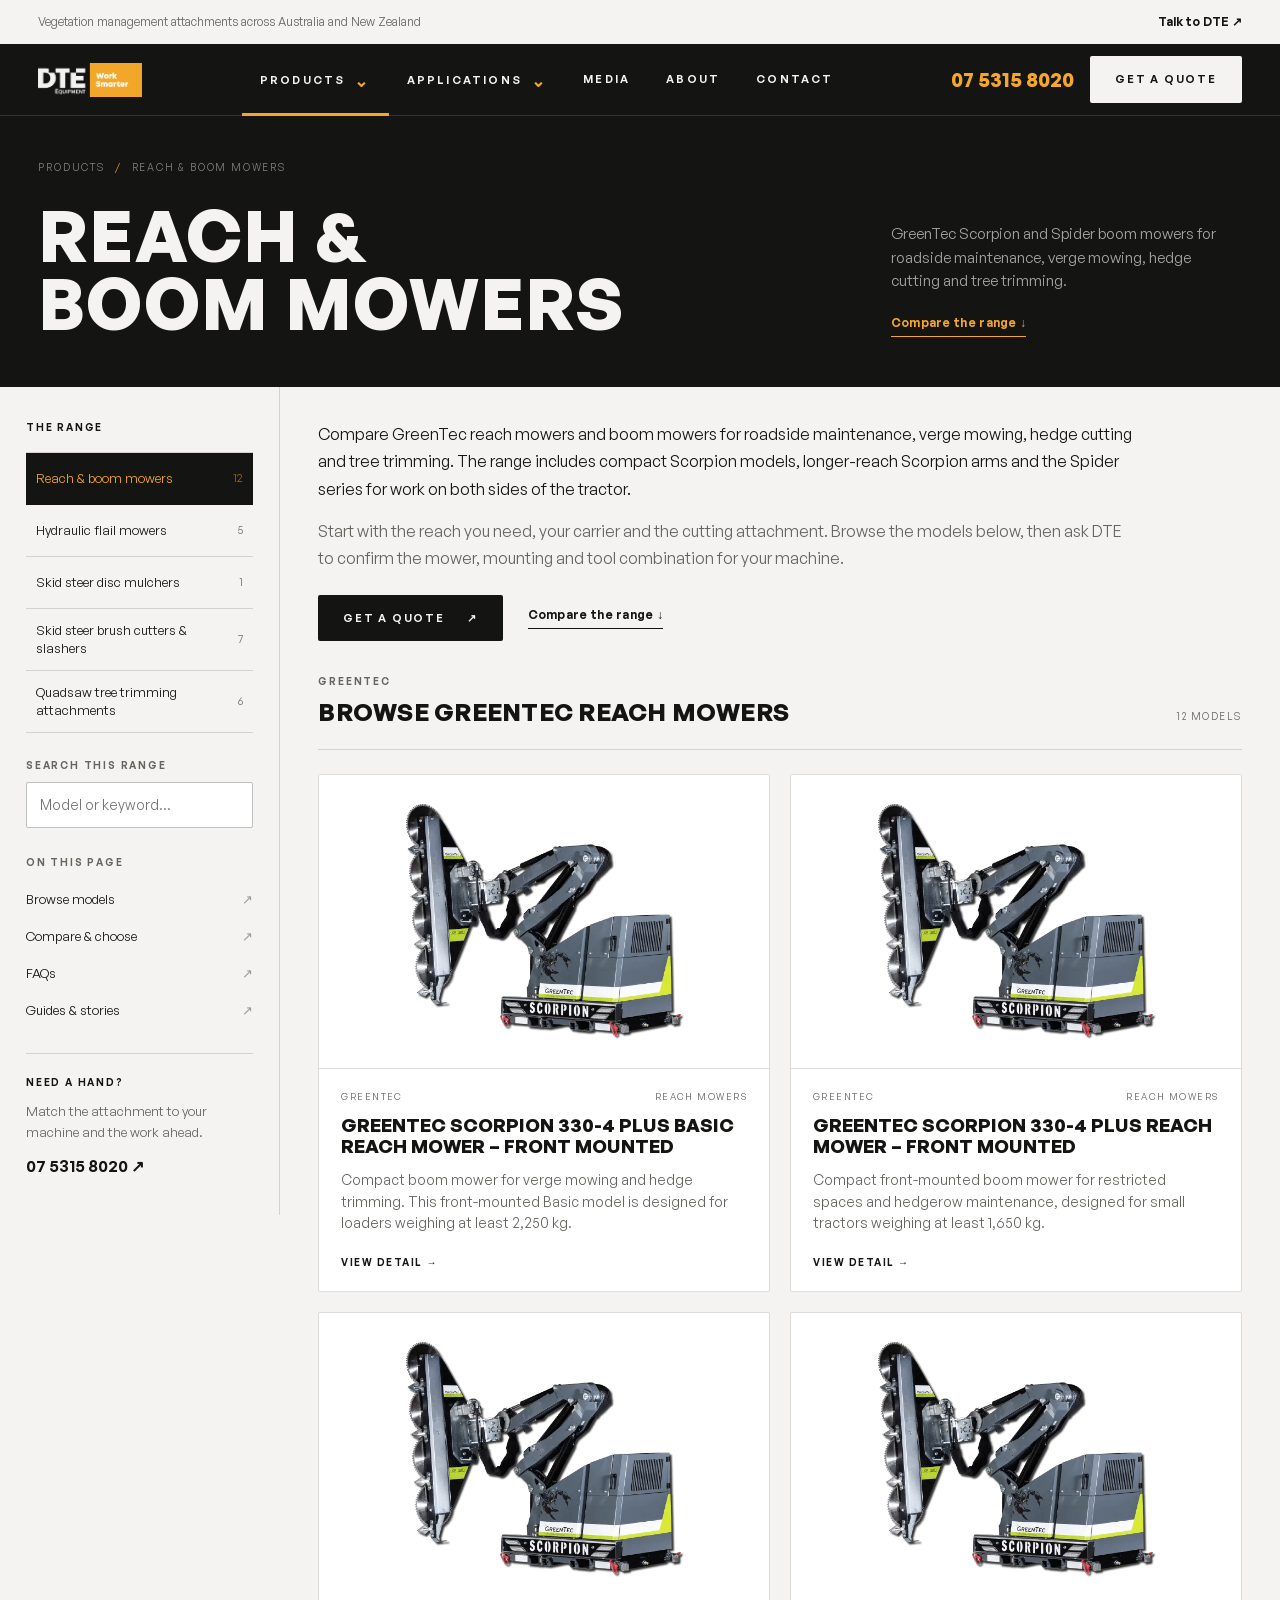
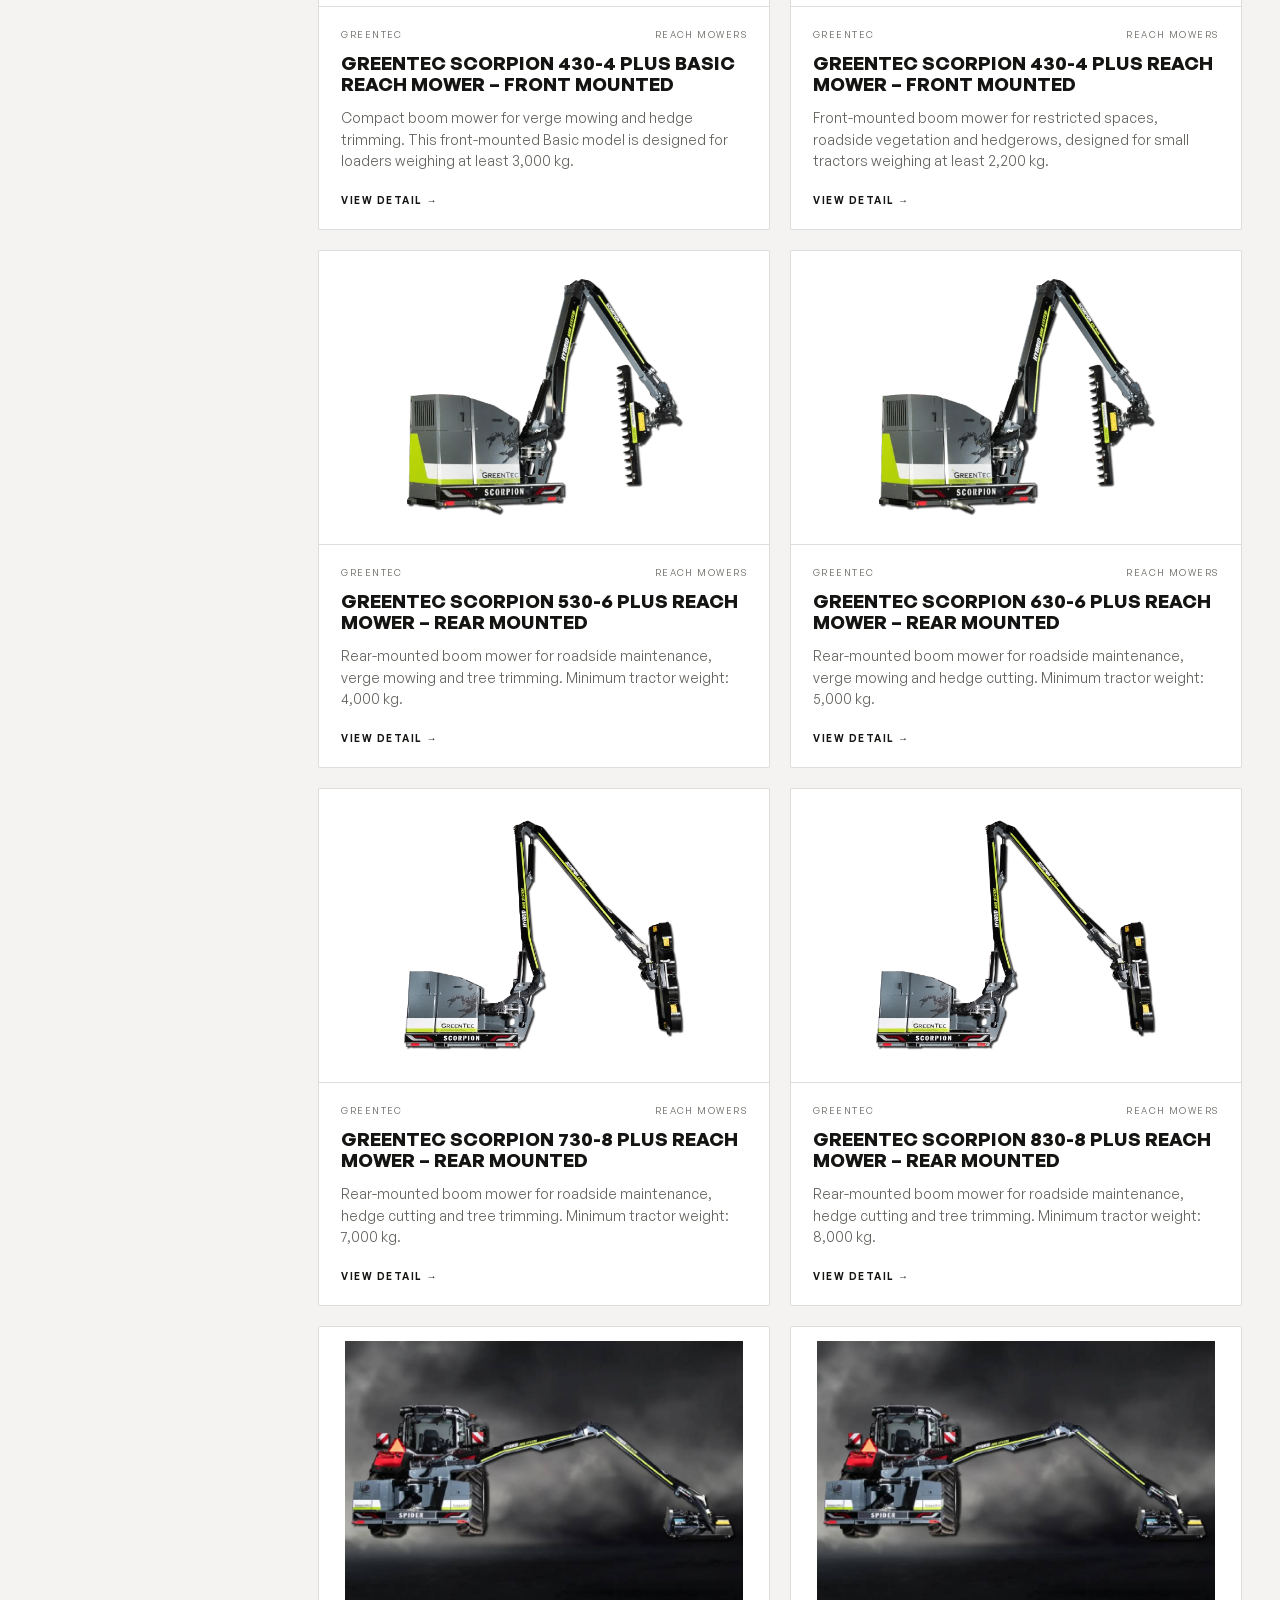
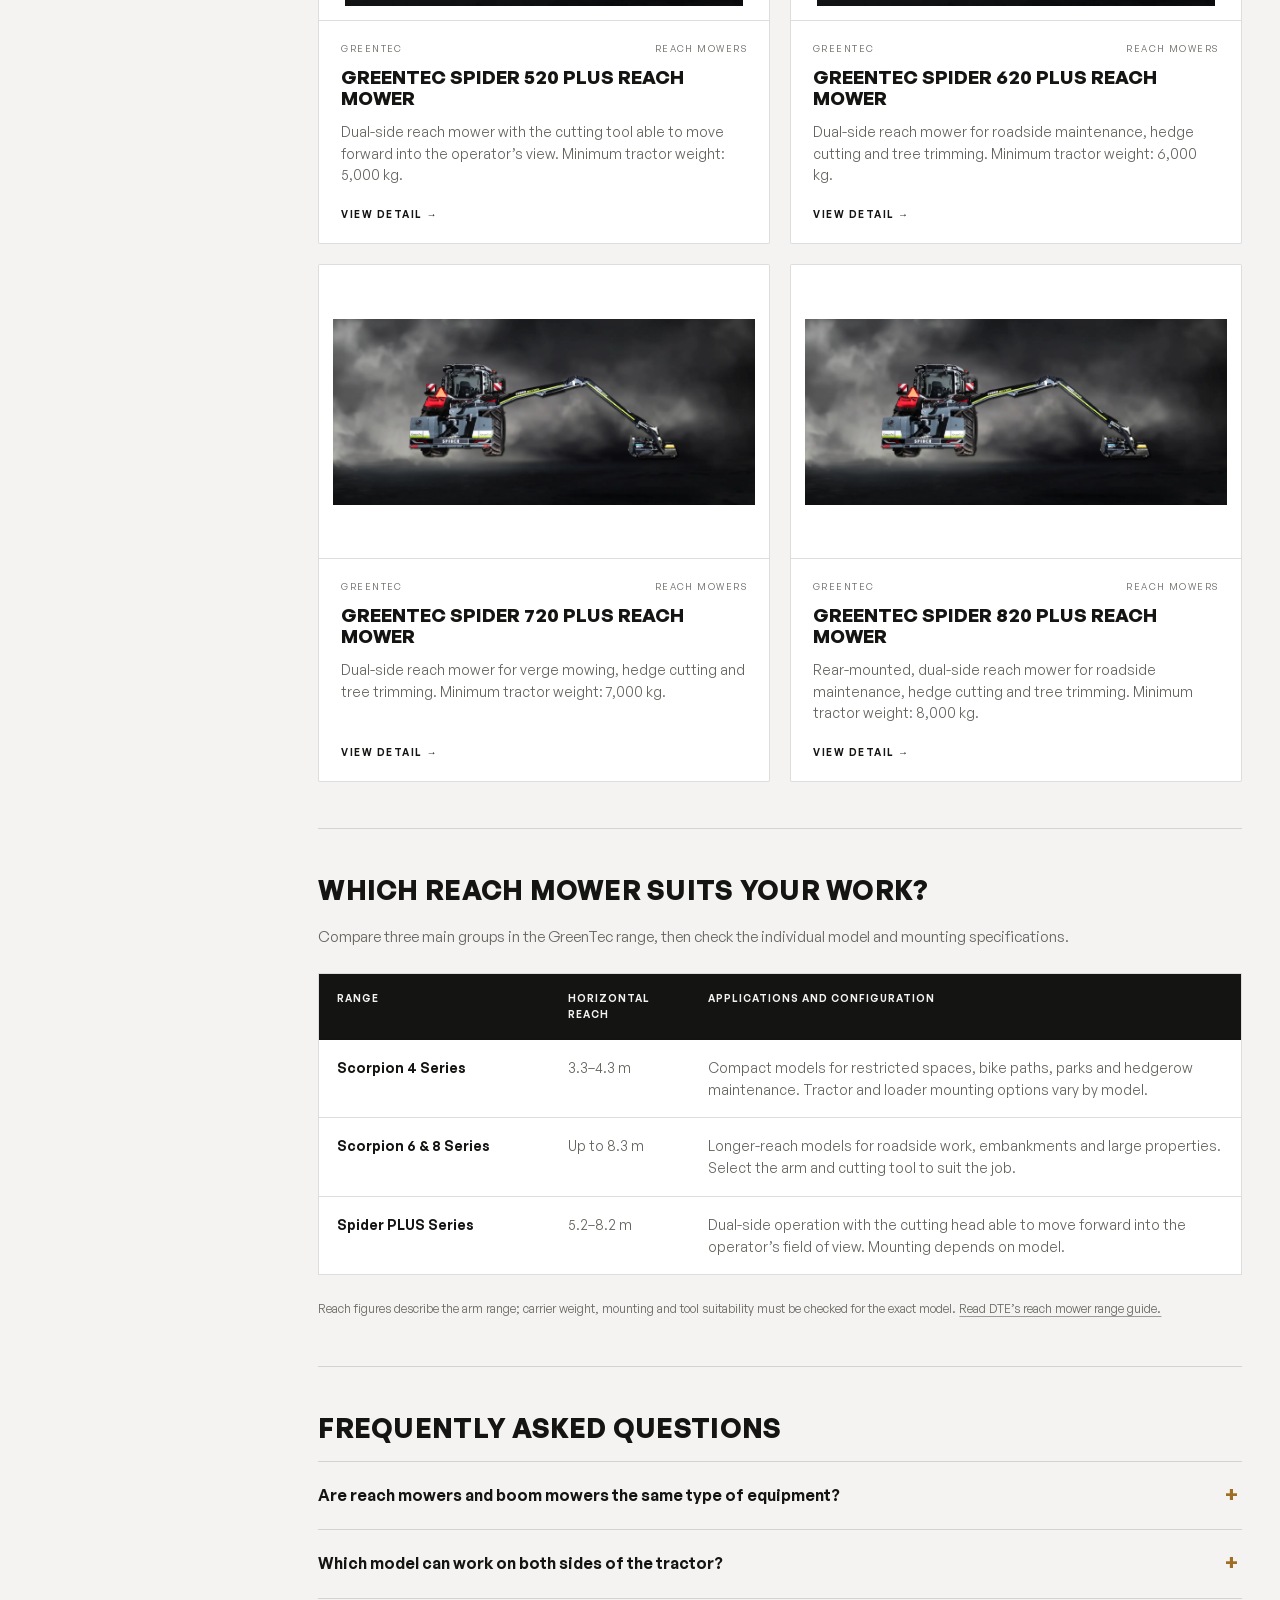
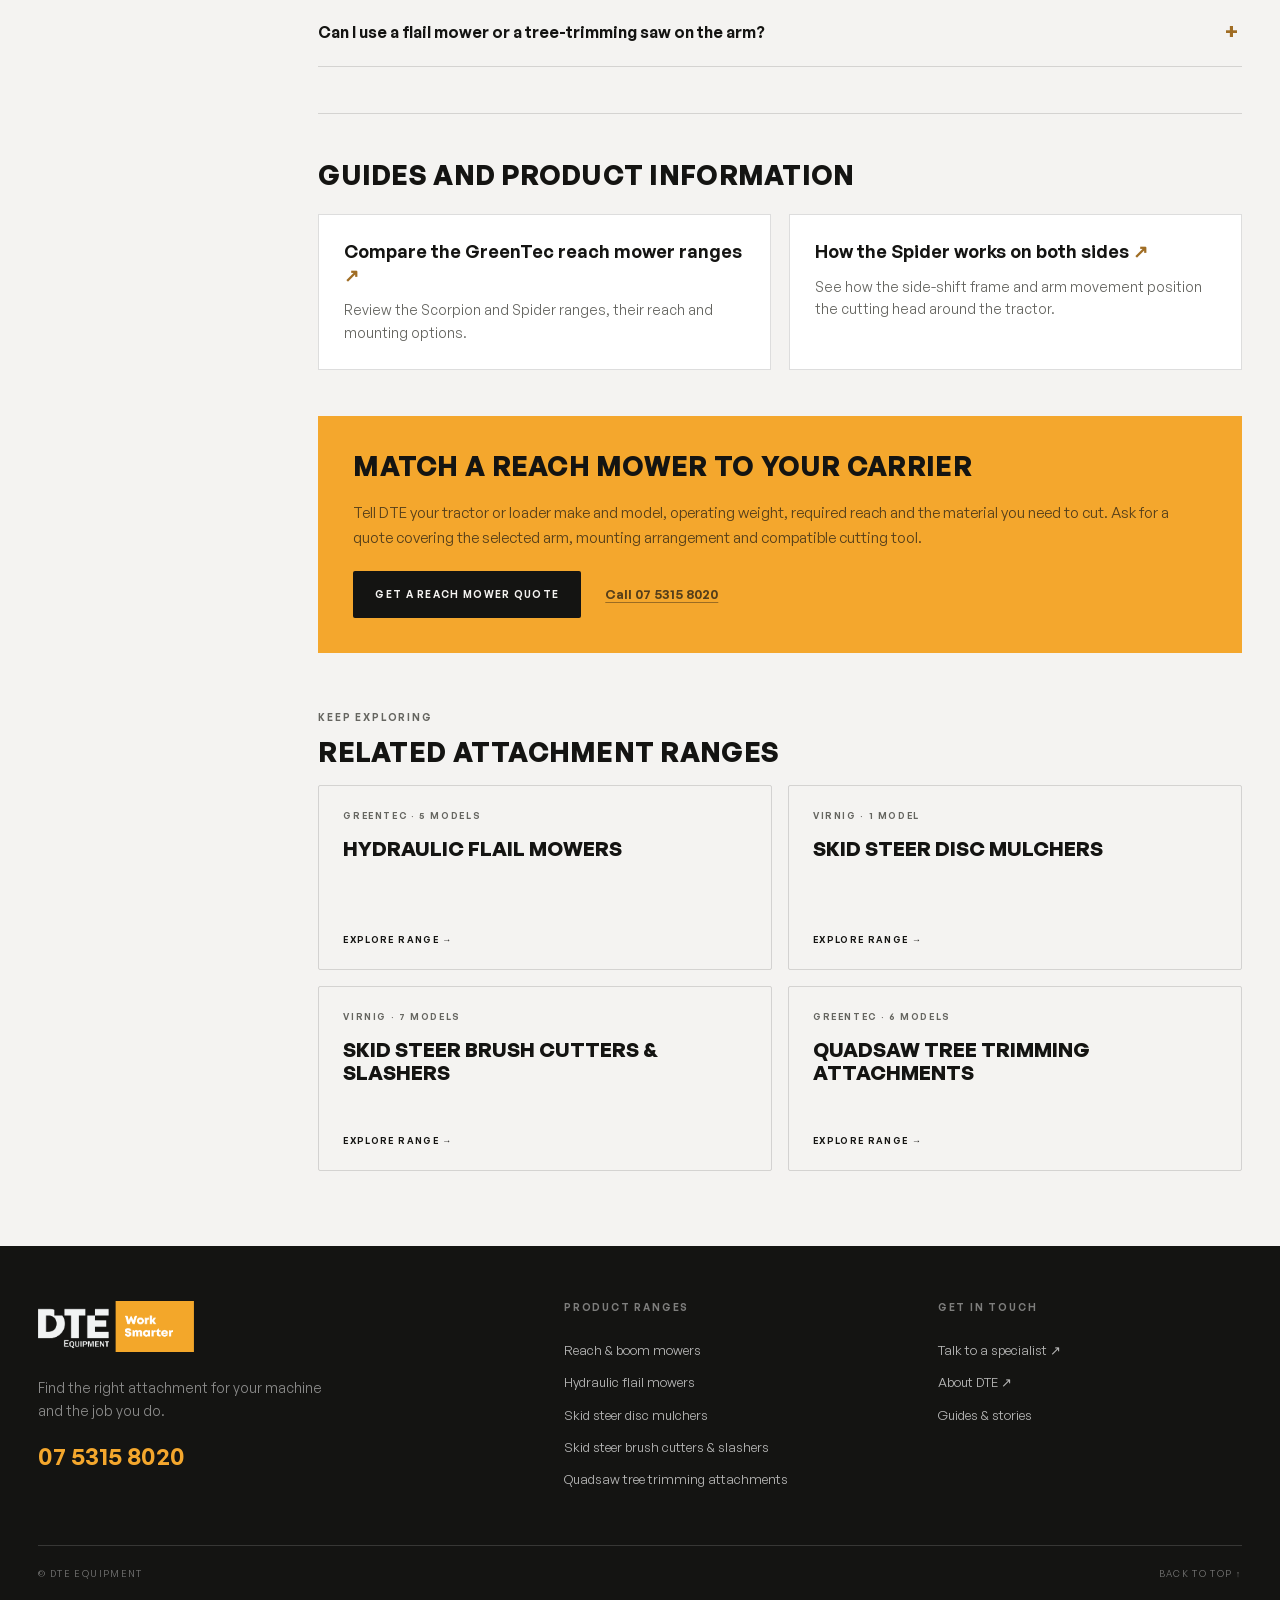
==== index.html @ 7a29881d "Publish DTE product category mock-ups" ====
<!doctype html><html lang="en-AU"><head><meta charset="utf-8"><meta name="viewport" content="width=device-width, initial-scale=1"><meta name="robots" content="noindex,nofollow"><meta name="description" content="Compare GreenTec Spider and Scorpion reach mowers for roadside mowing, hedge cutting and tree trimming. Check mounting options and request a DTE quote."><title>Reach &amp; Boom Mowers for Sale Australia | GreenTec | DTE</title><link rel="preload" href="assets/fonts/general-sans-400-normal.woff2" as="font" type="font/woff2" crossorigin><link rel="stylesheet" href="mockup.css"><script src="mockup.js" defer></script></head><body><a class="skip-link" href="#main-content">Skip to content</a><div class="announcement"><span>Vegetation management attachments across Australia and New Zealand</span><a href="tel:0753158020">Talk to DTE ↗</a></div><header class="site-header"><a href="#reach-mowers" class="logo" aria-label="DTE Equipment, browse the range"><img src="assets/images/dte-logo.webp" alt="DTE Equipment" width="104" height="34"></a><button class="mobile-toggle" type="button" aria-expanded="false" aria-controls="main-nav">Menu <span aria-hidden="true">☰</span></button><nav id="main-nav" class="main-nav" aria-label="Main navigation"><details class="nav-dropdown active"><summary>Products <span>⌄</span></summary><div class="dropdown-panel"><div class="eyebrow">Explore the range</div><a href="#reach-mowers" data-route="reach-mowers"><span>Reach &amp; boom mowers</span></a><a href="#flail-mowers" data-route="flail-mowers"><span>Hydraulic flail mowers</span></a><a href="#disc-mulchers" data-route="disc-mulchers"><span>Skid steer disc mulchers</span></a><a href="#brush-cutters" data-route="brush-cutters"><span>Skid steer brush cutters &amp; slashers</span></a><a href="#quadsaws" data-route="quadsaws"><span>Quadsaw tree trimming attachments</span></a></div></details><details class="nav-dropdown"><summary>Applications <span>⌄</span></summary><div class="dropdown-panel"><a href="#reach-mowers">Roadside &amp; verge mowing</a><a href="#quadsaws">Orchard tree trimming</a><a href="#flail-mowers">Grass &amp; thicket mowing</a><a href="#disc-mulchers">Land clearing &amp; mulching</a><a href="#brush-cutters">Grass &amp; brush clearing</a></div></details><a href="#reach-mowers/resources" data-current-section="resources">Media</a><a href="https://www.dte-equipment.com.au/about/" target="_blank" rel="noopener">About</a><a href="https://www.dte-equipment.com.au/contact/" target="_blank" rel="noopener">Contact</a></nav><div class="header-contact"><a class="phone" href="tel:0753158020">07 5315 8020</a><a class="button button-light" href="https://www.dte-equipment.com.au/contact/" target="_blank" rel="noopener">Get a quote</a></div></header><main id="main-content" tabindex="-1"><article class="category-page" id="reach-mowers" data-title="Reach &amp; Boom Mowers for Sale Australia | GreenTec | DTE" data-description="Compare GreenTec Spider and Scorpion reach mowers for roadside mowing, hedge cutting and tree trimming. Check mounting options and request a DTE quote.">
 <section class="category-hero"><div class="breadcrumbs"><a href="#reach-mowers">Products</a><span>/</span>Reach &amp; boom mowers</div><div class="hero-layout"><h1 tabindex="-1">Reach &amp; boom mowers</h1><div class="hero-summary"><p>GreenTec Scorpion and Spider boom mowers for roadside maintenance, verge mowing, hedge cutting and tree trimming.</p><a class="text-link" href="#reach-mowers/selection">Compare the range ↓</a></div></div></section>
 <div class="catalogue-layout"><aside class="category-sidebar" aria-label="Browse categories"><div class="eyebrow">The range</div><nav class="category-nav" aria-label="Product categories"><a href="#reach-mowers" data-route="reach-mowers"><span>Reach &amp; boom mowers</span><small>12</small></a><a href="#flail-mowers" data-route="flail-mowers"><span>Hydraulic flail mowers</span><small>5</small></a><a href="#disc-mulchers" data-route="disc-mulchers"><span>Skid steer disc mulchers</span><small>1</small></a><a href="#brush-cutters" data-route="brush-cutters"><span>Skid steer brush cutters &amp; slashers</span><small>7</small></a><a href="#quadsaws" data-route="quadsaws"><span>Quadsaw tree trimming attachments</span><small>6</small></a></nav><label class="eyebrow search-label" for="reach-mowers-search">Search this range</label><input type="search" id="reach-mowers-search" placeholder="Model or keyword…" autocomplete="off"><nav class="section-nav" aria-label="On this page"><div class="eyebrow">On this page</div><a href="#reach-mowers/products">Browse models <span>↗</span></a><a href="#reach-mowers/selection">Compare &amp; choose <span>↗</span></a><a href="#reach-mowers/faq">FAQs <span>↗</span></a><a href="#reach-mowers/resources">Guides &amp; stories <span>↗</span></a></nav><div class="sidebar-help"><div class="eyebrow">Need a hand?</div><p>Match the attachment to your machine and the work ahead.</p><a href="tel:0753158020">07 5315 8020 ↗</a></div></aside>
 <div class="catalogue-content"><section class="range-intro" aria-label="About this range"><p>Compare GreenTec reach mowers and boom mowers for roadside maintenance, verge mowing, hedge cutting and tree trimming. The range includes compact Scorpion models, longer-reach Scorpion arms and the Spider series for work on both sides of the tractor.</p><p>Start with the reach you need, your carrier and the cutting attachment. Browse the models below, then ask DTE to confirm the mower, mounting and tool combination for your machine.</p><div class="intro-actions"><a class="button button-dark" href="https://www.dte-equipment.com.au/contact/" target="_blank" rel="noopener">Get a quote <span>↗</span></a><a class="text-link" href="#reach-mowers/selection">Compare the range ↓</a></div></section><section id="reach-mowers-products" class="product-section" aria-labelledby="reach-mowers-products-title"><div class="range-heading"><div><span class="eyebrow">GreenTec</span><h2 id="reach-mowers-products-title">Browse GreenTec reach mowers</h2></div><span class="model-count" aria-live="polite">12 models</span></div><div class="product-grid"><article class="product-card" data-product="greentec scorpion 330-4 plus basic reach mower – front mounted compact boom mower for verge mowing and hedge trimming. this front-mounted basic model is designed for loaders weighing at least 2,250 kg." data-product-id="11681"><a href="https://www.dte-equipment.com.au/product/scorpion-330-430-basic-front-2/" target="_blank" rel="noopener"><div class="product-image"><img src="assets/images/2cbc0aaace8e.png" alt="Greentec Scorpion 330-4 Plus Basic Reach Mower – Front Mounted" loading="eager" width="800" height="600"></div><div class="product-copy"><div class="product-meta"><span>GreenTec</span><span>Reach mowers</span></div><h3>Greentec Scorpion 330-4 Plus Basic Reach Mower – Front Mounted</h3><p>Compact boom mower for verge mowing and hedge trimming. This front-mounted Basic model is designed for loaders weighing at least 2,250 kg.</p><span class="view-detail">View detail <span aria-hidden="true">→</span></span></div></a></article><article class="product-card" data-product="greentec scorpion 330-4 plus reach mower – front mounted compact front-mounted boom mower for restricted spaces and hedgerow maintenance, designed for small tractors weighing at least 1,650 kg." data-product-id="11686"><a href="https://www.dte-equipment.com.au/product/scorpion-330-430-front-and-rear-mounted-3/" target="_blank" rel="noopener"><div class="product-image"><img src="assets/images/2cbc0aaace8e.png" alt="Greentec Scorpion 330-4 Plus Reach Mower – Front Mounted" loading="eager" width="800" height="600"></div><div class="product-copy"><div class="product-meta"><span>GreenTec</span><span>Reach mowers</span></div><h3>Greentec Scorpion 330-4 Plus Reach Mower – Front Mounted</h3><p>Compact front-mounted boom mower for restricted spaces and hedgerow maintenance, designed for small tractors weighing at least 1,650 kg.</p><span class="view-detail">View detail <span aria-hidden="true">→</span></span></div></a></article><article class="product-card" data-product="greentec scorpion 430-4 plus basic reach mower – front mounted compact boom mower for verge mowing and hedge trimming. this front-mounted basic model is designed for loaders weighing at least 3,000 kg." data-product-id="11683"><a href="https://www.dte-equipment.com.au/product/scorpion-330-430-basic-front-4/" target="_blank" rel="noopener"><div class="product-image"><img src="assets/images/2cbc0aaace8e.png" alt="Greentec Scorpion 430-4 Plus Basic Reach Mower – Front Mounted" loading="lazy" width="800" height="600"></div><div class="product-copy"><div class="product-meta"><span>GreenTec</span><span>Reach mowers</span></div><h3>Greentec Scorpion 430-4 Plus Basic Reach Mower – Front Mounted</h3><p>Compact boom mower for verge mowing and hedge trimming. This front-mounted Basic model is designed for loaders weighing at least 3,000 kg.</p><span class="view-detail">View detail <span aria-hidden="true">→</span></span></div></a></article><article class="product-card" data-product="greentec scorpion 430-4 plus reach mower – front mounted front-mounted boom mower for restricted spaces, roadside vegetation and hedgerows, designed for small tractors weighing at least 2,200 kg." data-product-id="11687"><a href="https://www.dte-equipment.com.au/product/scorpion-330-430-front-and-rear-mounted-4/" target="_blank" rel="noopener"><div class="product-image"><img src="assets/images/2cbc0aaace8e.png" alt="Greentec Scorpion 430-4 Plus Reach Mower – Front Mounted" loading="lazy" width="800" height="600"></div><div class="product-copy"><div class="product-meta"><span>GreenTec</span><span>Reach mowers</span></div><h3>Greentec Scorpion 430-4 Plus Reach Mower – Front Mounted</h3><p>Front-mounted boom mower for restricted spaces, roadside vegetation and hedgerows, designed for small tractors weighing at least 2,200 kg.</p><span class="view-detail">View detail <span aria-hidden="true">→</span></span></div></a></article><article class="product-card" data-product="greentec scorpion 530-6 plus reach mower – rear mounted rear-mounted boom mower for roadside maintenance, verge mowing and tree trimming. minimum tractor weight: 4,000 kg." data-product-id="11691"><a href="https://www.dte-equipment.com.au/product/scorpion-530-630-rear-mounted-3/" target="_blank" rel="noopener"><div class="product-image"><img src="assets/images/e4f67d86ce2b.webp" alt="Greentec Scorpion 530-6 Plus Reach Mower – Rear Mounted" loading="lazy" width="800" height="600"></div><div class="product-copy"><div class="product-meta"><span>GreenTec</span><span>Reach mowers</span></div><h3>Greentec Scorpion 530-6 Plus Reach Mower – Rear Mounted</h3><p>Rear-mounted boom mower for roadside maintenance, verge mowing and tree trimming. Minimum tractor weight: 4,000 kg.</p><span class="view-detail">View detail <span aria-hidden="true">→</span></span></div></a></article><article class="product-card" data-product="greentec scorpion 630-6 plus reach mower – rear mounted rear-mounted boom mower for roadside maintenance, verge mowing and hedge cutting. minimum tractor weight: 5,000 kg." data-product-id="11692"><a href="https://www.dte-equipment.com.au/product/scorpion-530-630-rear-mounted-4/" target="_blank" rel="noopener"><div class="product-image"><img src="assets/images/e4f67d86ce2b.webp" alt="Greentec Scorpion 630-6 Plus Reach Mower – Rear Mounted" loading="lazy" width="800" height="600"></div><div class="product-copy"><div class="product-meta"><span>GreenTec</span><span>Reach mowers</span></div><h3>Greentec Scorpion 630-6 Plus Reach Mower – Rear Mounted</h3><p>Rear-mounted boom mower for roadside maintenance, verge mowing and hedge cutting. Minimum tractor weight: 5,000 kg.</p><span class="view-detail">View detail <span aria-hidden="true">→</span></span></div></a></article><article class="product-card" data-product="greentec scorpion 730-8 plus reach mower – rear mounted rear-mounted boom mower for roadside maintenance, hedge cutting and tree trimming. minimum tractor weight: 7,000 kg." data-product-id="11696"><a href="https://www.dte-equipment.com.au/product/scorpion-730-830-rear-mounted-3/" target="_blank" rel="noopener"><div class="product-image"><img src="assets/images/47137fa0d82e.webp" alt="Greentec Scorpion 730-8 Plus Reach Mower – Rear Mounted" loading="lazy" width="800" height="600"></div><div class="product-copy"><div class="product-meta"><span>GreenTec</span><span>Reach mowers</span></div><h3>Greentec Scorpion 730-8 Plus Reach Mower – Rear Mounted</h3><p>Rear-mounted boom mower for roadside maintenance, hedge cutting and tree trimming. Minimum tractor weight: 7,000 kg.</p><span class="view-detail">View detail <span aria-hidden="true">→</span></span></div></a></article><article class="product-card" data-product="greentec scorpion 830-8 plus reach mower – rear mounted rear-mounted boom mower for roadside maintenance, hedge cutting and tree trimming. minimum tractor weight: 8,000 kg." data-product-id="11697"><a href="https://www.dte-equipment.com.au/product/scorpion-730-830-rear-mounted-4/" target="_blank" rel="noopener"><div class="product-image"><img src="assets/images/47137fa0d82e.webp" alt="Greentec Scorpion 830-8 Plus Reach Mower – Rear Mounted" loading="lazy" width="800" height="600"></div><div class="product-copy"><div class="product-meta"><span>GreenTec</span><span>Reach mowers</span></div><h3>Greentec Scorpion 830-8 Plus Reach Mower – Rear Mounted</h3><p>Rear-mounted boom mower for roadside maintenance, hedge cutting and tree trimming. Minimum tractor weight: 8,000 kg.</p><span class="view-detail">View detail <span aria-hidden="true">→</span></span></div></a></article><article class="product-card" data-product="greentec spider 520 plus reach mower dual-side reach mower with the cutting tool able to move forward into the operator’s view. minimum tractor weight: 5,000 kg." data-product-id="13011"><a href="https://www.dte-equipment.com.au/product/spider-520-plus/" target="_blank" rel="noopener"><div class="product-image"><img src="assets/images/a50b761c60e6.jpg" alt="Greentec Spider 520 PLUS Reach Mower" loading="lazy" width="800" height="600"></div><div class="product-copy"><div class="product-meta"><span>GreenTec</span><span>Reach mowers</span></div><h3>Greentec Spider 520 PLUS Reach Mower</h3><p>Dual-side reach mower with the cutting tool able to move forward into the operator’s view. Minimum tractor weight: 5,000 kg.</p><span class="view-detail">View detail <span aria-hidden="true">→</span></span></div></a></article><article class="product-card" data-product="greentec spider 620 plus reach mower dual-side reach mower for roadside maintenance, hedge cutting and tree trimming. minimum tractor weight: 6,000 kg." data-product-id="13024"><a href="https://www.dte-equipment.com.au/product/spider-620-plus/" target="_blank" rel="noopener"><div class="product-image"><img src="assets/images/d738ce0d145a.jpg" alt="Greentec Spider 620 PLUS Reach Mower" loading="lazy" width="800" height="600"></div><div class="product-copy"><div class="product-meta"><span>GreenTec</span><span>Reach mowers</span></div><h3>Greentec Spider 620 PLUS Reach Mower</h3><p>Dual-side reach mower for roadside maintenance, hedge cutting and tree trimming. Minimum tractor weight: 6,000 kg.</p><span class="view-detail">View detail <span aria-hidden="true">→</span></span></div></a></article><article class="product-card" data-product="greentec spider 720 plus reach mower dual-side reach mower for verge mowing, hedge cutting and tree trimming. minimum tractor weight: 7,000 kg." data-product-id="13026"><a href="https://www.dte-equipment.com.au/product/spider-720-plus/" target="_blank" rel="noopener"><div class="product-image"><img src="assets/images/6e70b2297e47.webp" alt="Greentec Spider 720 PLUS Reach Mower" loading="lazy" width="800" height="600"></div><div class="product-copy"><div class="product-meta"><span>GreenTec</span><span>Reach mowers</span></div><h3>Greentec Spider 720 PLUS Reach Mower</h3><p>Dual-side reach mower for verge mowing, hedge cutting and tree trimming. Minimum tractor weight: 7,000 kg.</p><span class="view-detail">View detail <span aria-hidden="true">→</span></span></div></a></article><article class="product-card" data-product="greentec spider 820 plus reach mower rear-mounted, dual-side reach mower for roadside maintenance, hedge cutting and tree trimming. minimum tractor weight: 8,000 kg." data-product-id="13028"><a href="https://www.dte-equipment.com.au/product/spider-820-plus/" target="_blank" rel="noopener"><div class="product-image"><img src="assets/images/b8fc95a7e781.webp" alt="Greentec Spider 820 PLUS Reach Mower" loading="lazy" width="800" height="600"></div><div class="product-copy"><div class="product-meta"><span>GreenTec</span><span>Reach mowers</span></div><h3>Greentec Spider 820 PLUS Reach Mower</h3><p>Rear-mounted, dual-side reach mower for roadside maintenance, hedge cutting and tree trimming. Minimum tractor weight: 8,000 kg.</p><span class="view-detail">View detail <span aria-hidden="true">→</span></span></div></a></article></div><div class="no-results" hidden><h3>No matching models</h3><p>Try another model name or keyword.</p><button class="button button-dark clear-search" type="button">Clear search</button></div></section><div class="dte-category-detail"><section class="dte-category-block" id="reach-mowers-selection" aria-labelledby="reach-mowers-selection-title"><h2 id="reach-mowers-selection-title">Which reach mower suits your work?</h2><p>Compare three main groups in the GreenTec range, then check the individual model and mounting specifications.</p><p class="dte-category-table-hint">Swipe to compare all columns.</p><div class="dte-category-table" role="region" aria-label="Which reach mower suits your work?" tabindex="0"><table><caption>Which reach mower suits your work?</caption><thead><tr><th scope="col">Range</th><th scope="col">Horizontal reach</th><th scope="col">Applications and configuration</th></tr></thead><tbody><tr><th scope="row">Scorpion 4 Series</th><td>3.3–4.3 m</td><td>Compact models for restricted spaces, bike paths, parks and hedgerow maintenance. Tractor and loader mounting options vary by model.</td></tr><tr><th scope="row">Scorpion 6 &amp; 8 Series</th><td>Up to 8.3 m</td><td>Longer-reach models for roadside work, embankments and large properties. Select the arm and cutting tool to suit the job.</td></tr><tr><th scope="row">Spider PLUS Series</th><td>5.2–8.2 m</td><td>Dual-side operation with the cutting head able to move forward into the operator’s field of view. Mounting depends on model.</td></tr></tbody></table></div><p class="dte-category-note">Reach figures describe the arm range; carrier weight, mounting and tool suitability must be checked for the exact model. <a href="https://www.dte-equipment.com.au/outreach-your-competition-with-world-class-reach-mowers/">Read DTE’s reach mower range guide.</a></p></section><section class="dte-category-block dte-category-faq" aria-labelledby="reach-mowers-faq-title" id="reach-mowers-faq"><h2 id="reach-mowers-faq-title">Frequently asked questions</h2><details><summary>Are reach mowers and boom mowers the same type of equipment?</summary><div><p>The Spider and Scorpion machines are described as reach mowers and boom mowers. Their arms carry interchangeable tools for work such as grass mowing, hedge cutting and tree trimming. Compare the arm, mounting arrangement and cutting tool together.</p></div></details><details><summary>Which model can work on both sides of the tractor?</summary><div><p>The Spider series can position the arm on either side of the tractor and bring the cutting head forward. The range covers Spider 520, 620, 720 and 820 PLUS models; check the mounting configuration on the selected product page.</p></div></details><details><summary>Can I use a flail mower or a tree-trimming saw on the arm?</summary><div><p>DTE’s range includes <a href="#flail-mowers">hydraulic flail mower heads</a> and <a href="#quadsaws">Quadsaw tree-trimming attachments</a>. Compatibility depends on the arm, tool and carrier. Ask DTE to confirm the combination before ordering.</p></div></details></section><section class="dte-category-block" aria-labelledby="reach-mowers-resources-title" id="reach-mowers-resources"><h2 id="reach-mowers-resources-title">Guides and product information</h2><ul class="dte-category-resources"><li><a href="https://www.dte-equipment.com.au/outreach-your-competition-with-world-class-reach-mowers/">Compare the GreenTec reach mower ranges</a><p>Review the Scorpion and Spider ranges, their reach and mounting options.</p></li><li><a href="https://www.dte-equipment.com.au/greentec-spider-series-reach-mower-mow-on-both-side-of-the-tractor/">How the Spider works on both sides</a><p>See how the side-shift frame and arm movement position the cutting head around the tractor.</p></li></ul></section><section class="dte-category-block dte-category-fit" aria-labelledby="reach-mowers-fit-title"><h2 id="reach-mowers-fit-title">Match a reach mower to your carrier</h2><p>Tell DTE your tractor or loader make and model, operating weight, required reach and the material you need to cut. Ask for a quote covering the selected arm, mounting arrangement and compatible cutting tool.</p><p class="dte-category-actions"><a class="w-btn us-btn-style_7" href="https://www.dte-equipment.com.au/contact/"><span class="w-btn-label">Get a reach mower quote</span></a><a href="tel:0753158020">Call 07 5315 8020</a></p></section></div><section class="related-ranges"><div class="eyebrow">Keep exploring</div><h2>Related attachment ranges</h2><div class="related-grid"><a class="related-card" href="#flail-mowers"><span class="eyebrow">GreenTec · 5 models</span><h3>Hydraulic flail mowers</h3><span class="view-detail">Explore range →</span></a><a class="related-card" href="#disc-mulchers"><span class="eyebrow">Virnig · 1 model</span><h3>Skid steer disc mulchers</h3><span class="view-detail">Explore range →</span></a><a class="related-card" href="#brush-cutters"><span class="eyebrow">Virnig · 7 models</span><h3>Skid steer brush cutters &amp; slashers</h3><span class="view-detail">Explore range →</span></a><a class="related-card" href="#quadsaws"><span class="eyebrow">GreenTec · 6 models</span><h3>Quadsaw tree trimming attachments</h3><span class="view-detail">Explore range →</span></a></div></section></div></div></article><article class="category-page" id="flail-mowers" data-title="Hydraulic Flail Mowers for Tractors &amp; Excavators | DTE" data-description="Compare GreenTec hydraulic flail mower heads for verge mowing, grass and hedge maintenance. View FR working widths, mounting options and request a quote." hidden>
 <section class="category-hero"><div class="breadcrumbs"><a href="#reach-mowers">Products</a><span>/</span>Hydraulic flail mowers</div><div class="hero-layout"><h1 tabindex="-1">Hydraulic flail mowers</h1><div class="hero-summary"><p>Hydraulic flail mower heads for compatible reach mower arms and excavators. Compare working widths from 0.9 to 1.6 m.</p><a class="text-link" href="#flail-mowers/selection">Compare the range ↓</a></div></div></section>
 <div class="catalogue-layout"><aside class="category-sidebar" aria-label="Browse categories"><div class="eyebrow">The range</div><nav class="category-nav" aria-label="Product categories"><a href="#reach-mowers" data-route="reach-mowers"><span>Reach &amp; boom mowers</span><small>12</small></a><a href="#flail-mowers" data-route="flail-mowers"><span>Hydraulic flail mowers</span><small>5</small></a><a href="#disc-mulchers" data-route="disc-mulchers"><span>Skid steer disc mulchers</span><small>1</small></a><a href="#brush-cutters" data-route="brush-cutters"><span>Skid steer brush cutters &amp; slashers</span><small>7</small></a><a href="#quadsaws" data-route="quadsaws"><span>Quadsaw tree trimming attachments</span><small>6</small></a></nav><label class="eyebrow search-label" for="flail-mowers-search">Search this range</label><input type="search" id="flail-mowers-search" placeholder="Model or keyword…" autocomplete="off"><nav class="section-nav" aria-label="On this page"><div class="eyebrow">On this page</div><a href="#flail-mowers/products">Browse models <span>↗</span></a><a href="#flail-mowers/selection">Compare &amp; choose <span>↗</span></a><a href="#flail-mowers/faq">FAQs <span>↗</span></a><a href="#flail-mowers/resources">Guides &amp; stories <span>↗</span></a></nav><div class="sidebar-help"><div class="eyebrow">Need a hand?</div><p>Match the attachment to your machine and the work ahead.</p><a href="tel:0753158020">07 5315 8020 ↗</a></div></aside>
 <div class="catalogue-content"><section class="range-intro" aria-label="About this range"><p>Explore GreenTec hydraulic flail mower heads for grass cutting, verge mowing, hedge maintenance and work on banks and ditches. The FR range offers working widths from 0.9 to 1.6 m, with a conveyor-belt model for managing cut material beside waterways.</p><p>These attachments can be used on compatible reach mower arms or excavators. Compare the working width, hydraulic requirements and mounting arrangement before choosing your head.</p><div class="intro-actions"><a class="button button-dark" href="https://www.dte-equipment.com.au/contact/" target="_blank" rel="noopener">Get a quote <span>↗</span></a><a class="text-link" href="#flail-mowers/selection">Compare the range ↓</a></div></section><section id="flail-mowers-products" class="product-section" aria-labelledby="flail-mowers-products-title"><div class="range-heading"><div><span class="eyebrow">GreenTec</span><h2 id="flail-mowers-products-title">Browse GreenTec flail mower heads</h2></div><span class="model-count" aria-live="polite">5 models</span></div><div class="product-grid"><article class="product-card" data-product="greentec flail mower fr 112 a 1.1 m hydraulic flail head for grass, thicket and verge maintenance. oil-flow requirement: 40 l/min at 210 bar." data-product-id="11522"><a href="https://www.dte-equipment.com.au/product/flail-mower-fr-92-112-2/" target="_blank" rel="noopener"><div class="product-image"><img src="assets/images/67b273bf4aaf.webp" alt="Greentec Flail Mower FR 112" loading="eager" width="800" height="600"></div><div class="product-copy"><div class="product-meta"><span>GreenTec</span><span>Attachments</span></div><h3>Greentec Flail Mower FR 112</h3><p>A 1.1 m hydraulic flail head for grass, thicket and verge maintenance. Oil-flow requirement: 40 L/min at 210 bar.</p><span class="view-detail">View detail <span aria-hidden="true">→</span></span></div></a></article><article class="product-card" data-product="greentec flail mower fr 122 a 1.2 m hydraulic flail head for compatible scorpion boom mowers and excavator arms. maximum branch capacity: up to 4 cm." data-product-id="11514"><a href="https://www.dte-equipment.com.au/product/flail-mower-fr-122-162/" target="_blank" rel="noopener"><div class="product-image"><img src="assets/images/5d9bdbaecc75.webp" alt="Greentec Flail Mower FR 122" loading="eager" width="800" height="600"></div><div class="product-copy"><div class="product-meta"><span>GreenTec</span><span>Attachments</span></div><h3>Greentec Flail Mower FR 122</h3><p>A 1.2 m hydraulic flail head for compatible Scorpion boom mowers and excavator arms. Maximum branch capacity: up to 4 cm.</p><span class="view-detail">View detail <span aria-hidden="true">→</span></span></div></a></article><article class="product-card" data-product="greentec flail mower fr 122 vb a 1.2 m flail head with a hydraulic conveyor belt that directs cut material away from the work area, including banks beside waterways." data-product-id="11517"><a href="https://www.dte-equipment.com.au/product/flail-mower-fr-122-vb/" target="_blank" rel="noopener"><div class="product-image"><img src="assets/images/b7cb697ca10b.png" alt="Greentec Flail Mower FR 122 VB" loading="lazy" width="800" height="600"></div><div class="product-copy"><div class="product-meta"><span>GreenTec</span><span>Attachments</span></div><h3>Greentec Flail Mower FR 122 VB</h3><p>A 1.2 m flail head with a hydraulic conveyor belt that directs cut material away from the work area, including banks beside waterways.</p><span class="view-detail">View detail <span aria-hidden="true">→</span></span></div></a></article><article class="product-card" data-product="greentec flail mower fr 162 a 1.6 m hydraulic flail head for grass mowing on verges, ditches and slopes, with compatible boom-arm or excavator mounting." data-product-id="11516"><a href="https://www.dte-equipment.com.au/product/flail-mower-fr-122-162-2/" target="_blank" rel="noopener"><div class="product-image"><img src="assets/images/5d9bdbaecc75.webp" alt="Greentec Flail Mower FR 162" loading="lazy" width="800" height="600"></div><div class="product-copy"><div class="product-meta"><span>GreenTec</span><span>Attachments</span></div><h3>Greentec Flail Mower FR 162</h3><p>A 1.6 m hydraulic flail head for grass mowing on verges, ditches and slopes, with compatible boom-arm or excavator mounting.</p><span class="view-detail">View detail <span aria-hidden="true">→</span></span></div></a></article><article class="product-card" data-product="greentec flail mower fr 92 a compact 0.9 m hydraulic flail head for grass, hedge and verge maintenance. oil-flow requirement: 40 l/min at 210 bar." data-product-id="11520"><a href="https://www.dte-equipment.com.au/product/flail-mower-fr-92-112/" target="_blank" rel="noopener"><div class="product-image"><img src="assets/images/67b273bf4aaf.webp" alt="Greentec Flail Mower FR 92" loading="lazy" width="800" height="600"></div><div class="product-copy"><div class="product-meta"><span>GreenTec</span><span>Attachments</span></div><h3>Greentec Flail Mower FR 92</h3><p>A compact 0.9 m hydraulic flail head for grass, hedge and verge maintenance. Oil-flow requirement: 40 L/min at 210 bar.</p><span class="view-detail">View detail <span aria-hidden="true">→</span></span></div></a></article></div><div class="no-results" hidden><h3>No matching models</h3><p>Try another model name or keyword.</p><button class="button button-dark clear-search" type="button">Clear search</button></div></section><div class="dte-category-detail"><section class="dte-category-block" id="flail-mowers-selection" aria-labelledby="flail-mowers-selection-title"><h2 id="flail-mowers-selection-title">Compare FR flail mower models</h2><p>Choose the working width and material-handling setup that suits your site. Check the linked product pages for full mounting and technical specifications.</p><p class="dte-category-table-hint">Swipe to compare all columns.</p><div class="dte-category-table" role="region" aria-label="Compare FR flail mower models" tabindex="0"><table><caption>Compare FR flail mower models</caption><thead><tr><th scope="col">Model</th><th scope="col">Working width</th><th scope="col">Hydraulics and features</th></tr></thead><tbody><tr><th scope="row"><a href="https://www.dte-equipment.com.au/product/flail-mower-fr-92-112/">FR 92</a></th><td>0.9 m</td><td>40 L/min at 210 bar; for grass, thicket and verge maintenance.</td></tr><tr><th scope="row"><a href="https://www.dte-equipment.com.au/product/flail-mower-fr-92-112-2/">FR 112</a></th><td>1.1 m</td><td>40 L/min at 210 bar; a wider option within the compact FR 92/112 range.</td></tr><tr><th scope="row"><a href="https://www.dte-equipment.com.au/product/flail-mower-fr-122-162/">FR 122</a></th><td>1.2 m</td><td>Hydraulic head for compatible Scorpion boom mowers or excavator arms.</td></tr><tr><th scope="row"><a href="https://www.dte-equipment.com.au/product/flail-mower-fr-122-162-2/">FR 162</a></th><td>1.6 m</td><td>Wider hydraulic head in the FR 122/162 range.</td></tr><tr><th scope="row"><a href="https://www.dte-equipment.com.au/product/flail-mower-fr-122-vb/">FR 122 VB</a></th><td>1.2 m</td><td>Hydraulic conveyor belt directs cut material away from the work area.</td></tr></tbody></table></div><p class="dte-category-note">These FR models cut branches up to 4 cm thick. Confirm the carrier, brackets, hydraulic connections and head specification for your application.</p></section><section class="dte-category-block dte-category-faq" aria-labelledby="flail-mowers-faq-title" id="flail-mowers-faq"><h2 id="flail-mowers-faq-title">Frequently asked questions</h2><details><summary>Can these flail mowers be used for verge mowing?</summary><div><p>Yes. The FR 92 and FR 112 are designed for verge mowing of grass and thicket. The FR 122 and FR 162 are also used for grass mowing on verges, ditches, dykes and slopes.</p></div></details><details><summary>Will a hydraulic flail mower fit my tractor or excavator?</summary><div><p>These heads can mount on compatible Scorpion boom mowers for tractors or directly on excavator arms, with adapters and brackets for selected arrangements. This is a hydraulic cutting head: confirm the arm, bracket and oil-flow requirements for the selected model.</p></div></details><details><summary>When should I consider the FR 122 VB?</summary><div><p>The FR 122 VB has a hydraulically driven conveyor belt that can run in either direction. It is designed for embankments and ditches beside streams, rivers, canals and dams, directing cut material away from the water.</p></div></details></section><section class="dte-category-block" aria-labelledby="flail-mowers-resources-title" id="flail-mowers-resources"><h2 id="flail-mowers-resources-title">Guides and product information</h2><ul class="dte-category-resources"><li><a href="https://www.dte-equipment.com.au/product/flail-mower-fr-122-vb/">FR 122 VB conveyor-belt specification</a><p>Review the belt operation, mounting options and technical data.</p></li><li><a href="#reach-mowers">Find a compatible reach mower arm</a><p>Browse the GreenTec Scorpion and Spider range, then confirm the head-and-arm combination with DTE.</p></li></ul></section><section class="dte-category-block dte-category-fit" aria-labelledby="flail-mowers-fit-title"><h2 id="flail-mowers-fit-title">Confirm your flail mower setup</h2><p>Send DTE your carrier and arm model, available hydraulic flow, required working width and site conditions. Include whether the job involves verge mowing, hedge maintenance or moving cut material away from water.</p><p class="dte-category-actions"><a class="w-btn us-btn-style_7" href="https://www.dte-equipment.com.au/contact/"><span class="w-btn-label">Get a flail mower quote</span></a><a href="tel:0753158020">Call 07 5315 8020</a></p></section></div><section class="related-ranges"><div class="eyebrow">Keep exploring</div><h2>Related attachment ranges</h2><div class="related-grid"><a class="related-card" href="#reach-mowers"><span class="eyebrow">GreenTec · 12 models</span><h3>Reach &amp; boom mowers</h3><span class="view-detail">Explore range →</span></a><a class="related-card" href="#disc-mulchers"><span class="eyebrow">Virnig · 1 model</span><h3>Skid steer disc mulchers</h3><span class="view-detail">Explore range →</span></a><a class="related-card" href="#brush-cutters"><span class="eyebrow">Virnig · 7 models</span><h3>Skid steer brush cutters &amp; slashers</h3><span class="view-detail">Explore range →</span></a><a class="related-card" href="#quadsaws"><span class="eyebrow">GreenTec · 6 models</span><h3>Quadsaw tree trimming attachments</h3><span class="view-detail">Explore range →</span></a></div></section></div></div></article><article class="category-page" id="disc-mulchers" data-title="Skid Steer Disc Mulchers | Virnig V70 | DTE Equipment" data-description="Explore the Virnig V70 skid steer disc mulcher. Check cutting capacity, high-flow hydraulic requirements and drum-versus-disc options, then request a quote." hidden>
 <section class="category-hero"><div class="breadcrumbs"><a href="#reach-mowers">Products</a><span>/</span>Skid steer disc mulchers</div><div class="hero-layout"><h1 tabindex="-1">Skid steer disc mulchers</h1><div class="hero-summary"><p>The V70 Tree Disc Mulcher for high-flow skid steers. Compare tree capacity, hydraulic requirements and chute configurations.</p><a class="text-link" href="#disc-mulchers/selection">Compare the range ↓</a></div></div></section>
 <div class="catalogue-layout"><aside class="category-sidebar" aria-label="Browse categories"><div class="eyebrow">The range</div><nav class="category-nav" aria-label="Product categories"><a href="#reach-mowers" data-route="reach-mowers"><span>Reach &amp; boom mowers</span><small>12</small></a><a href="#flail-mowers" data-route="flail-mowers"><span>Hydraulic flail mowers</span><small>5</small></a><a href="#disc-mulchers" data-route="disc-mulchers"><span>Skid steer disc mulchers</span><small>1</small></a><a href="#brush-cutters" data-route="brush-cutters"><span>Skid steer brush cutters &amp; slashers</span><small>7</small></a><a href="#quadsaws" data-route="quadsaws"><span>Quadsaw tree trimming attachments</span><small>6</small></a></nav><label class="eyebrow search-label" for="disc-mulchers-search">Search this range</label><input type="search" id="disc-mulchers-search" placeholder="Model or keyword…" autocomplete="off"><nav class="section-nav" aria-label="On this page"><div class="eyebrow">On this page</div><a href="#disc-mulchers/products">Browse models <span>↗</span></a><a href="#disc-mulchers/selection">Compare &amp; choose <span>↗</span></a><a href="#disc-mulchers/faq">FAQs <span>↗</span></a><a href="#disc-mulchers/resources">Guides &amp; stories <span>↗</span></a></nav><div class="sidebar-help"><div class="eyebrow">Need a hand?</div><p>Match the attachment to your machine and the work ahead.</p><a href="tel:0753158020">07 5315 8020 ↗</a></div></aside>
 <div class="catalogue-content"><section class="range-intro" aria-label="About this range"><p>The Virnig V70 Tree Disc Mulcher is a skid steer attachment for clearing woody vegetation and regrowth. Its 60-inch QUADCO disc mulches trees 6–8 inches in diameter and can cut trees up to 14 inches.</p><p>Match the attachment to a suitable high-flow loader and the finish your job requires. Compare the requirements below and consider the drum mulcher alternative where a finer finish or below-grade stump work is needed.</p><div class="intro-actions"><a class="button button-dark" href="https://www.dte-equipment.com.au/contact/" target="_blank" rel="noopener">Get a quote <span>↗</span></a><a class="text-link" href="#disc-mulchers/selection">Compare the range ↓</a></div></section><section id="disc-mulchers-products" class="product-section" aria-labelledby="disc-mulchers-products-title"><div class="range-heading"><div><span class="eyebrow">Virnig</span><h2 id="disc-mulchers-products-title">Browse the Virnig disc mulcher</h2></div><span class="model-count" aria-live="polite">1 model</span></div><div class="product-grid"><article class="product-card" data-product="virnig v70 tree disc mulcher a 60-inch disc mulcher for high-flow skid steers. mulches 6–8-inch diameter trees and cuts trees up to 14 inches; confirm loader compatibility with dte." data-product-id="13281"><a href="https://www.dte-equipment.com.au/product/virnig-v70-tree-disc-mulcher/" target="_blank" rel="noopener"><div class="product-image"><img src="assets/images/2c09b610df55.jpg" alt="Virnig V70 Tree Disc Mulcher" loading="eager" width="800" height="600"></div><div class="product-copy"><div class="product-meta"><span>Virnig</span><span>Attachments</span></div><h3>Virnig V70 Tree Disc Mulcher</h3><p>A 60-inch disc mulcher for high-flow skid steers. Mulches 6–8-inch diameter trees and cuts trees up to 14 inches; confirm loader compatibility with DTE.</p><span class="view-detail">View detail <span aria-hidden="true">→</span></span></div></a></article></div><div class="no-results" hidden><h3>No matching models</h3><p>Try another model name or keyword.</p><button class="button button-dark clear-search" type="button">Clear search</button></div></section><div class="dte-category-detail"><section class="dte-category-block" id="disc-mulchers-selection" aria-labelledby="disc-mulchers-selection-title"><h2 id="disc-mulchers-selection-title">Check the V70 disc mulcher specification</h2><p>Check both the tree size you need to mulch and the maximum diameter you need to cut. Match the hydraulic and loader requirements to your skid steer before choosing a configuration.</p><p class="dte-category-table-hint">Swipe to compare all columns.</p><div class="dte-category-table" role="region" aria-label="Check the V70 disc mulcher specification" tabindex="0"><table><caption>Check the V70 disc mulcher specification</caption><thead><tr><th scope="col">Feature</th><th scope="col">Specification</th></tr></thead><tbody><tr><th scope="row">Disc</th><td>60-inch QUADCO disc with replaceable, rotatable teeth.</td></tr><tr><th scope="row">Tree mulching / cutting</th><td>Mulches 6–8-inch diameter trees; cuts up to 14-inch diameter trees.</td></tr><tr><th scope="row">Loader hydraulics</th><td>High-flow loader: 30–50 US GPM (approximately 114–189 L/min).</td></tr><tr><th scope="row">Maximum operating pressure</th><td>4,200 PSI.</td></tr><tr><th scope="row">Chute configuration</th><td>Standard or open chute options.</td></tr><tr><th scope="row">Cab protection</th><td>DTE requires a shatterproof cab on the loader.</td></tr></tbody></table></div><p class="dte-category-note">Use the <a href="https://www.dte-equipment.com.au/product/virnig-v70-tree-disc-mulcher/">V70 Tree Disc Mulcher product page</a> for the attachment specification and ask DTE to confirm loader compatibility.</p></section><section class="dte-category-block dte-category-faq" aria-labelledby="disc-mulchers-faq-title" id="disc-mulchers-faq"><h2 id="disc-mulchers-faq-title">Frequently asked questions</h2><details><summary>Do I need a high-flow skid steer for the V70 disc mulcher?</summary><div><p>Yes. The V70 requires a high-flow loader delivering 30–50 US GPM. Hydraulic flow, pressure, carrier capacity and cab protection all need to suit the attachment. <a href="https://www.dte-equipment.com.au/what-size-skid-steer-do-i-need-for-a-v70-drum-or-disc-mulcher/">Read the skid steer sizing guide</a> and confirm your exact machine with DTE.</p></div></details><details><summary>Should I choose a disc mulcher or a drum mulcher?</summary><div><p>Disc mulchers suit open rural sites where clearing speed is the priority. Drum mulchers produce a finer finish, contain debris more closely and can grind stumps below grade. Disc mulchers throw debris further, so site conditions matter. <a href="https://www.dte-equipment.com.au/drum-mulcher-vs-disc-mulcher-which-forestry-mulcher-to-buy/">Compare drum and disc mulchers.</a></p></div></details><details><summary>Can the disc mulcher grind stumps below ground level?</summary><div><p>Choose a drum mulcher for below-grade stump work. Review the <a href="https://www.dte-equipment.com.au/product-category/virnig/skid-steer-drum-mulchers/">Virnig drum mulcher range</a> if below-grade work is part of the job.</p></div></details></section><section class="dte-category-block" aria-labelledby="disc-mulchers-resources-title" id="disc-mulchers-resources"><h2 id="disc-mulchers-resources-title">Guides and product information</h2><ul class="dte-category-resources"><li><a href="https://www.dte-equipment.com.au/drum-mulcher-vs-disc-mulcher-which-forestry-mulcher-to-buy/">Drum mulcher versus disc mulcher</a><p>Compare site suitability, debris handling and the resulting finish.</p></li><li><a href="https://www.dte-equipment.com.au/what-size-skid-steer-do-i-need-for-a-v70-drum-or-disc-mulcher/">What size skid steer does a V70 need?</a><p>Review the carrier-sizing guidance before confirming your machine with DTE.</p></li><li><a href="https://www.dte-equipment.com.au/virnig-v70-disc-mulcher-performance/">Inside the Virnig V70 disc mulcher</a><p>Read DTE’s overview of the drive system, disc and replaceable components.</p></li></ul></section><section class="dte-category-block dte-category-fit" aria-labelledby="disc-mulchers-fit-title"><h2 id="disc-mulchers-fit-title">Match the V70 to your skid steer</h2><p>Send DTE your skid steer make and model, hydraulic flow and pressure, operating capacity and cab-protection details. Describe the vegetation, site restrictions and finish required so the team can confirm the attachment and quote.</p><p class="dte-category-actions"><a class="w-btn us-btn-style_7" href="https://www.dte-equipment.com.au/contact/"><span class="w-btn-label">Get a disc mulcher quote</span></a><a href="tel:0753158020">Call 07 5315 8020</a></p></section></div><section class="related-ranges"><div class="eyebrow">Keep exploring</div><h2>Related attachment ranges</h2><div class="related-grid"><a class="related-card" href="#reach-mowers"><span class="eyebrow">GreenTec · 12 models</span><h3>Reach &amp; boom mowers</h3><span class="view-detail">Explore range →</span></a><a class="related-card" href="#flail-mowers"><span class="eyebrow">GreenTec · 5 models</span><h3>Hydraulic flail mowers</h3><span class="view-detail">Explore range →</span></a><a class="related-card" href="#brush-cutters"><span class="eyebrow">Virnig · 7 models</span><h3>Skid steer brush cutters &amp; slashers</h3><span class="view-detail">Explore range →</span></a><a class="related-card" href="#quadsaws"><span class="eyebrow">GreenTec · 6 models</span><h3>Quadsaw tree trimming attachments</h3><span class="view-detail">Explore range →</span></a></div></section></div></div></article><article class="category-page" id="brush-cutters" data-title="Skid Steer Brush Cutters &amp; Slashers | Virnig | DTE" data-description="Compare Virnig skid steer brush cutters and slashers: open-front, closed-front and floating-deck models. Check cutting capacity and ask DTE to confirm fit." hidden>
 <section class="category-hero"><div class="breadcrumbs"><a href="#reach-mowers">Products</a><span>/</span>Skid steer brush cutters &amp; slashers</div><div class="hero-layout"><h1 tabindex="-1">Skid steer brush cutters &amp; slashers</h1><div class="hero-summary"><p>Closed-front, open-front and floating-deck brush cutters. Compare seven models with tree-cutting capacities from 3 to 8 inches.</p><a class="text-link" href="#brush-cutters/selection">Compare the range ↓</a></div></div></section>
 <div class="catalogue-layout"><aside class="category-sidebar" aria-label="Browse categories"><div class="eyebrow">The range</div><nav class="category-nav" aria-label="Product categories"><a href="#reach-mowers" data-route="reach-mowers"><span>Reach &amp; boom mowers</span><small>12</small></a><a href="#flail-mowers" data-route="flail-mowers"><span>Hydraulic flail mowers</span><small>5</small></a><a href="#disc-mulchers" data-route="disc-mulchers"><span>Skid steer disc mulchers</span><small>1</small></a><a href="#brush-cutters" data-route="brush-cutters"><span>Skid steer brush cutters &amp; slashers</span><small>7</small></a><a href="#quadsaws" data-route="quadsaws"><span>Quadsaw tree trimming attachments</span><small>6</small></a></nav><label class="eyebrow search-label" for="brush-cutters-search">Search this range</label><input type="search" id="brush-cutters-search" placeholder="Model or keyword…" autocomplete="off"><nav class="section-nav" aria-label="On this page"><div class="eyebrow">On this page</div><a href="#brush-cutters/products">Browse models <span>↗</span></a><a href="#brush-cutters/selection">Compare &amp; choose <span>↗</span></a><a href="#brush-cutters/faq">FAQs <span>↗</span></a><a href="#brush-cutters/resources">Guides &amp; stories <span>↗</span></a></nav><div class="sidebar-help"><div class="eyebrow">Need a hand?</div><p>Match the attachment to your machine and the work ahead.</p><a href="tel:0753158020">07 5315 8020 ↗</a></div></aside>
 <div class="catalogue-content"><section class="range-intro" aria-label="About this range"><p>Compare Virnig skid steer brush cutters and slashers for grass, brush and tree cutting. The range includes closed-front, open-front and floating-deck models, with maximum tree-cutting capacities from 3 to 8 inches depending on the cutter.</p><p>Choose by vegetation size, ground conditions and your loader’s hydraulic setup. The comparison below separates each model’s cutting capacity and deck design so you can narrow down the right attachment.</p><div class="intro-actions"><a class="button button-dark" href="https://www.dte-equipment.com.au/contact/" target="_blank" rel="noopener">Get a quote <span>↗</span></a><a class="text-link" href="#brush-cutters/selection">Compare the range ↓</a></div></section><section id="brush-cutters-products" class="product-section" aria-labelledby="brush-cutters-products-title"><div class="range-heading"><div><span class="eyebrow">Virnig</span><h2 id="brush-cutters-products-title">Browse Virnig rotary brush cutters</h2></div><span class="model-count" aria-live="polite">7 models</span></div><div class="product-grid"><article class="product-card" data-product="virnig v40 closed front rotary brush cutter closed-front rotary brush cutter for grass and brush, with a maximum tree-cutting capacity of up to 3 inches." data-product-id="13174"><a href="https://www.dte-equipment.com.au/product/virnig-v40-closed-front-rotary-brush-cutter/" target="_blank" rel="noopener"><div class="product-image"><img src="assets/images/d1e82543f6c5.jpg" alt="Virnig V40 Closed Front Rotary Brush Cutter" loading="eager" width="800" height="600"></div><div class="product-copy"><div class="product-meta"><span>Virnig</span><span>Attachments</span></div><h3>Virnig V40 Closed Front Rotary Brush Cutter</h3><p>Closed-front rotary brush cutter for grass and brush, with a maximum tree-cutting capacity of up to 3 inches.</p><span class="view-detail">View detail <span aria-hidden="true">→</span></span></div></a></article><article class="product-card" data-product="virnig v40 open front rotary brush cutter open-front rotary brush cutter with exposed front blades and a maximum tree-cutting capacity of up to 3 inches." data-product-id="13201"><a href="https://www.dte-equipment.com.au/product/virnig-v40-open-front-rotary-brush-cutter/" target="_blank" rel="noopener"><div class="product-image"><img src="assets/images/6c38ead64d12.jpg" alt="Virnig V40 Open Front Rotary Brush Cutter" loading="eager" width="800" height="600"></div><div class="product-copy"><div class="product-meta"><span>Virnig</span><span>Attachments</span></div><h3>Virnig V40 Open Front Rotary Brush Cutter</h3><p>Open-front rotary brush cutter with exposed front blades and a maximum tree-cutting capacity of up to 3 inches.</p><span class="view-detail">View detail <span aria-hidden="true">→</span></span></div></a></article><article class="product-card" data-product="virnig v50 closed front rotary brush cutter closed-front cutter with a chain curtain and replaceable front skid shoes. maximum tree-cutting capacity: up to 4 inches." data-product-id="13204"><a href="https://www.dte-equipment.com.au/product/virnig-v50-closed-front-rotary-brush-cutter/" target="_blank" rel="noopener"><div class="product-image"><img src="assets/images/8b4f73feb5ba.jpg" alt="Virnig V50 Closed Front Rotary Brush Cutter" loading="lazy" width="800" height="600"></div><div class="product-copy"><div class="product-meta"><span>Virnig</span><span>Attachments</span></div><h3>Virnig V50 Closed Front Rotary Brush Cutter</h3><p>Closed-front cutter with a chain curtain and replaceable front skid shoes. Maximum tree-cutting capacity: up to 4 inches.</p><span class="view-detail">View detail <span aria-hidden="true">→</span></span></div></a></article><article class="product-card" data-product="virnig v50 floating deck rotary brush cutter the floating deck follows uneven ground for a consistent cut. maximum tree-cutting capacity: up to 4 inches." data-product-id="13217"><a href="https://www.dte-equipment.com.au/product/virnig-v50-floating-deck-rotary-brush-cutter/" target="_blank" rel="noopener"><div class="product-image"><img src="assets/images/38c2423ee3e6.jpg" alt="Virnig V50 Floating Deck Rotary Brush Cutter" loading="lazy" width="800" height="600"></div><div class="product-copy"><div class="product-meta"><span>Virnig</span><span>Attachments</span></div><h3>Virnig V50 Floating Deck Rotary Brush Cutter</h3><p>The floating deck follows uneven ground for a consistent cut. Maximum tree-cutting capacity: up to 4 inches.</p><span class="view-detail">View detail <span aria-hidden="true">→</span></span></div></a></article><article class="product-card" data-product="virnig v50 open front rotary brush cutter open-front cutter with a rounded flywheel and three double-sided blades. maximum tree-cutting capacity: up to 6 inches." data-product-id="13228"><a href="https://www.dte-equipment.com.au/product/virnig-v50-open-front-rotary-brush-cutter/" target="_blank" rel="noopener"><div class="product-image"><img src="assets/images/837188ccd10f.jpg" alt="Virnig V50 Open Front Rotary Brush Cutter" loading="lazy" width="800" height="600"></div><div class="product-copy"><div class="product-meta"><span>Virnig</span><span>Attachments</span></div><h3>Virnig V50 Open Front Rotary Brush Cutter</h3><p>Open-front cutter with a rounded flywheel and three double-sided blades. Maximum tree-cutting capacity: up to 6 inches.</p><span class="view-detail">View detail <span aria-hidden="true">→</span></span></div></a></article><article class="product-card" data-product="virnig v60 open front rotary brush cutter open-front cutter with four double-sided blades and replaceable ar400 front skid shoes. maximum tree-cutting capacity: up to 8 inches." data-product-id="13239"><a href="https://www.dte-equipment.com.au/product/virnig-v60-open-front-rotary-brush-cutter/" target="_blank" rel="noopener"><div class="product-image"><img src="assets/images/5647f0c3af63.jpg" alt="Virnig V60 Open Front Rotary Brush Cutter" loading="lazy" width="800" height="600"></div><div class="product-copy"><div class="product-meta"><span>Virnig</span><span>Attachments</span></div><h3>Virnig V60 Open Front Rotary Brush Cutter</h3><p>Open-front cutter with four double-sided blades and replaceable AR400 front skid shoes. Maximum tree-cutting capacity: up to 8 inches.</p><span class="view-detail">View detail <span aria-hidden="true">→</span></span></div></a></article><article class="product-card" data-product="virnig v70 open front rotary brush cutter open-front cutter with a bent-axis piston motor and relief valves. cuts trees up to 8 inches; this model has no hydraulic braking." data-product-id="13254"><a href="https://www.dte-equipment.com.au/product/virnig-v70-open-front-rotary-brush-cutter/" target="_blank" rel="noopener"><div class="product-image"><img src="assets/images/e23673d9c0f4.jpg" alt="Virnig V70 Open Front Rotary Brush Cutter" loading="lazy" width="800" height="600"></div><div class="product-copy"><div class="product-meta"><span>Virnig</span><span>Attachments</span></div><h3>Virnig V70 Open Front Rotary Brush Cutter</h3><p>Open-front cutter with a bent-axis piston motor and relief valves. Cuts trees up to 8 inches; this model has no hydraulic braking.</p><span class="view-detail">View detail <span aria-hidden="true">→</span></span></div></a></article></div><div class="no-results" hidden><h3>No matching models</h3><p>Try another model name or keyword.</p><button class="button button-dark clear-search" type="button">Clear search</button></div></section><div class="dte-category-detail"><section class="dte-category-block" id="brush-cutters-selection" aria-labelledby="brush-cutters-selection-title"><h2 id="brush-cutters-selection-title">Compare brush cutter capacity and deck design</h2><p>Compare the maximum tree diameters and deck configurations for each model. Check the selected cutter’s full specification and motor option before matching it to a skid steer.</p><p class="dte-category-table-hint">Swipe to compare all columns.</p><div class="dte-category-table" role="region" aria-label="Compare brush cutter capacity and deck design" tabindex="0"><table><caption>Compare brush cutter capacity and deck design</caption><thead><tr><th scope="col">Model</th><th scope="col">Maximum tree diameter</th><th scope="col">Deck configuration</th></tr></thead><tbody><tr><th scope="row"><a href="https://www.dte-equipment.com.au/product/virnig-v40-closed-front-rotary-brush-cutter/">V40 Closed Front</a></th><td>3 inches</td><td>Closed front for clearing grass and brush.</td></tr><tr><th scope="row"><a href="https://www.dte-equipment.com.au/product/virnig-v40-open-front-rotary-brush-cutter/">V40 Open Front</a></th><td>3 inches</td><td>Exposed front blades for cutting access.</td></tr><tr><th scope="row"><a href="https://www.dte-equipment.com.au/product/virnig-v50-closed-front-rotary-brush-cutter/">V50 Closed Front</a></th><td>4 inches</td><td>Closed front with a chain curtain and replaceable front skid shoes.</td></tr><tr><th scope="row"><a href="https://www.dte-equipment.com.au/product/virnig-v50-floating-deck-rotary-brush-cutter/">V50 Floating Deck</a></th><td>4 inches</td><td>Floating deck follows the contours of uneven ground.</td></tr><tr><th scope="row"><a href="https://www.dte-equipment.com.au/product/virnig-v50-open-front-rotary-brush-cutter/">V50 Open Front</a></th><td>6 inches</td><td>Open front with a rounded flywheel and three double-sided blades.</td></tr><tr><th scope="row"><a href="https://www.dte-equipment.com.au/product/virnig-v60-open-front-rotary-brush-cutter/">V60 Open Front</a></th><td>8 inches</td><td>Four double-sided blades and replaceable AR400 front skid shoes.</td></tr><tr><th scope="row"><a href="https://www.dte-equipment.com.au/product/virnig-v70-open-front-rotary-brush-cutter/">V70 Open Front</a></th><td>8 inches</td><td>Bent-axis piston motor with relief valves; no hydraulic braking.</td></tr></tbody></table></div><p class="dte-category-note">Maximum cutting diameter is one selection factor. Ground contour, motor specification, hydraulic supply and the required finish also matter.</p></section><section class="dte-category-block dte-category-faq" aria-labelledby="brush-cutters-faq-title" id="brush-cutters-faq"><h2 id="brush-cutters-faq-title">Frequently asked questions</h2><details><summary>Which skid steer brush cutter suits uneven ground?</summary><div><p>The V50 Floating Deck model follows the contour of the ground for a consistent cut on uneven terrain. It cuts trees up to 4 inches in diameter. Check the product specification and loader fit with DTE.</p></div></details><details><summary>Will every Virnig cutter run on the same skid steer?</summary><div><p>No single hydraulic requirement applies to every model and motor option in this range. Provide your loader make and model, hydraulic flow and pressure, then ask DTE to confirm the selected cutter’s motor and mounting specification.</p></div></details><details><summary>What cab protection and stopping behaviour should I check?</summary><div><p>A shatterproof cab is required on the loader. The V70 Open Front cutter has no hydraulic braking and its flywheel may take minutes to stop. Review the selected model’s operating requirements before use.</p></div></details></section><section class="dte-category-block" aria-labelledby="brush-cutters-resources-title" id="brush-cutters-resources"><h2 id="brush-cutters-resources-title">Guides and product information</h2><ul class="dte-category-resources"><li><a href="https://www.dte-equipment.com.au/product/virnig-v50-floating-deck-rotary-brush-cutter/">V50 Floating Deck: following ground contours</a><p>Review the floating-deck configuration and cutter features.</p></li><li><a href="https://www.dte-equipment.com.au/product/virnig-v70-open-front-rotary-brush-cutter/">V70 Open Front: motor and operating requirements</a><p>Check the bent-axis motor, case-drain indicator and braking information.</p></li></ul></section><section class="dte-category-block dte-category-fit" aria-labelledby="brush-cutters-fit-title"><h2 id="brush-cutters-fit-title">Find the cutter that fits your loader</h2><p>Tell DTE your skid steer make and model, hydraulic flow and pressure, ground conditions and the size of vegetation you need to cut. Ask for a quote on the cutter and motor configuration that suits your machine.</p><p class="dte-category-actions"><a class="w-btn us-btn-style_7" href="https://www.dte-equipment.com.au/contact/"><span class="w-btn-label">Get a brush cutter quote</span></a><a href="tel:0753158020">Call 07 5315 8020</a></p></section></div><section class="related-ranges"><div class="eyebrow">Keep exploring</div><h2>Related attachment ranges</h2><div class="related-grid"><a class="related-card" href="#reach-mowers"><span class="eyebrow">GreenTec · 12 models</span><h3>Reach &amp; boom mowers</h3><span class="view-detail">Explore range →</span></a><a class="related-card" href="#flail-mowers"><span class="eyebrow">GreenTec · 5 models</span><h3>Hydraulic flail mowers</h3><span class="view-detail">Explore range →</span></a><a class="related-card" href="#disc-mulchers"><span class="eyebrow">Virnig · 1 model</span><h3>Skid steer disc mulchers</h3><span class="view-detail">Explore range →</span></a><a class="related-card" href="#quadsaws"><span class="eyebrow">GreenTec · 6 models</span><h3>Quadsaw tree trimming attachments</h3><span class="view-detail">Explore range →</span></a></div></section></div></div></article><article class="category-page" id="quadsaws" data-title="Quadsaw Tree Trimming Attachments | GreenTec | DTE" data-description="Compare GreenTec Quadsaw tree-trimming attachments for tractors, loaders and excavators. Check cutting widths, branch capacities and carrier suitability." hidden>
 <section class="category-hero"><div class="breadcrumbs"><a href="#reach-mowers">Products</a><span>/</span>Quadsaw tree trimming attachments</div><div class="hero-layout"><h1 tabindex="-1">Quadsaw tree trimming attachments</h1><div class="hero-summary"><p>Hydraulic saw attachments for orchards, hedgerows, shelterbelts and forest access routes. Compare Quadsaw and Twinsaw models.</p><a class="text-link" href="#quadsaws/selection">Compare the range ↓</a></div></div></section>
 <div class="catalogue-layout"><aside class="category-sidebar" aria-label="Browse categories"><div class="eyebrow">The range</div><nav class="category-nav" aria-label="Product categories"><a href="#reach-mowers" data-route="reach-mowers"><span>Reach &amp; boom mowers</span><small>12</small></a><a href="#flail-mowers" data-route="flail-mowers"><span>Hydraulic flail mowers</span><small>5</small></a><a href="#disc-mulchers" data-route="disc-mulchers"><span>Skid steer disc mulchers</span><small>1</small></a><a href="#brush-cutters" data-route="brush-cutters"><span>Skid steer brush cutters &amp; slashers</span><small>7</small></a><a href="#quadsaws" data-route="quadsaws"><span>Quadsaw tree trimming attachments</span><small>6</small></a></nav><label class="eyebrow search-label" for="quadsaws-search">Search this range</label><input type="search" id="quadsaws-search" placeholder="Model or keyword…" autocomplete="off"><nav class="section-nav" aria-label="On this page"><div class="eyebrow">On this page</div><a href="#quadsaws/products">Browse models <span>↗</span></a><a href="#quadsaws/selection">Compare &amp; choose <span>↗</span></a><a href="#quadsaws/faq">FAQs <span>↗</span></a><a href="#quadsaws/resources">Guides &amp; stories <span>↗</span></a></nav><div class="sidebar-help"><div class="eyebrow">Need a hand?</div><p>Match the attachment to your machine and the work ahead.</p><a href="tel:0753158020">07 5315 8020 ↗</a></div></aside>
 <div class="catalogue-content"><section class="range-intro" aria-label="About this range"><p>Explore GreenTec hydraulic tree-trimming saw attachments for orchards, hedgerows, shelterbelts and forest access routes. The Quadsaw range offers working widths from 1.4 to 2.4 m and model-specific branch capacities up to 21 cm.</p><p>Match the saw head to a suitable tractor, loader, telehandler or excavator using the correct arm or Multi Carrier arrangement. Browse the Quadsaw and Twinsaw products below, then compare the four Quadsaw models in the selection guide.</p><div class="intro-actions"><a class="button button-dark" href="https://www.dte-equipment.com.au/contact/" target="_blank" rel="noopener">Get a quote <span>↗</span></a><a class="text-link" href="#quadsaws/selection">Compare the range ↓</a></div></section><section id="quadsaws-products" class="product-section" aria-labelledby="quadsaws-products-title"><div class="range-heading"><div><span class="eyebrow">GreenTec</span><h2 id="quadsaws-products-title">Browse Quadsaw and Twinsaw models</h2></div><span class="model-count" aria-live="polite">6 models</span></div><div class="product-grid"><article class="product-card" data-product="greentec lrs 2002 twinsaw hydraulic saw attachment for trimming trees and hedgerows in agricultural areas and maintaining forest access routes. check the lrs 2002 specification for your carrier." data-product-id="11705"><a href="https://www.dte-equipment.com.au/product/twinsaw-lrs-2002-2402/" target="_blank" rel="noopener"><div class="product-image"><img src="assets/images/503c23c6f5a1.png" alt="Greentec LRS 2002 Twinsaw" loading="eager" width="800" height="600"></div><div class="product-copy"><div class="product-meta"><span>GreenTec</span><span>Attachments</span></div><h3>Greentec LRS 2002 Twinsaw</h3><p>Hydraulic saw attachment for trimming trees and hedgerows in agricultural areas and maintaining forest access routes. Check the LRS 2002 specification for your carrier.</p><span class="view-detail">View detail <span aria-hidden="true">→</span></span></div></a></article><article class="product-card" data-product="greentec lrs 2402 twinsaw hydraulic saw attachment for agricultural hedgerows and forest maintenance. view the lrs 2402 model specification and confirm the mounting arrangement with dte." data-product-id="11707"><a href="https://www.dte-equipment.com.au/product/twinsaw-lrs-2002-2402-2/" target="_blank" rel="noopener"><div class="product-image"><img src="assets/images/503c23c6f5a1.png" alt="Greentec LRS 2402 Twinsaw" loading="eager" width="800" height="600"></div><div class="product-copy"><div class="product-meta"><span>GreenTec</span><span>Attachments</span></div><h3>Greentec LRS 2402 Twinsaw</h3><p>Hydraulic saw attachment for agricultural hedgerows and forest maintenance. View the LRS 2402 model specification and confirm the mounting arrangement with DTE.</p><span class="view-detail">View detail <span aria-hidden="true">→</span></span></div></a></article><article class="product-card" data-product="greentec quadsaw lrs 1402 four-blade hydraulic limb saw with a 1.4 m working width, 48 kg head weight and a maximum branch thickness of 10 cm." data-product-id="11664"><a href="https://www.dte-equipment.com.au/product/quadsaw-lrs-1402/" target="_blank" rel="noopener"><div class="product-image"><img src="assets/images/c2b6b25d87e5.png" alt="Greentec Quadsaw LRS 1402" loading="lazy" width="800" height="600"></div><div class="product-copy"><div class="product-meta"><span>GreenTec</span><span>Attachments</span></div><h3>Greentec Quadsaw LRS 1402</h3><p>Four-blade hydraulic limb saw with a 1.4 m working width, 48 kg head weight and a maximum branch thickness of 10 cm.</p><span class="view-detail">View detail <span aria-hidden="true">→</span></span></div></a></article><article class="product-card" data-product="greentec quadsaw lrs 1602 four-blade hydraulic limb saw with a 1.6 m working width and a maximum branch thickness of 12 cm." data-product-id="11666"><a href="https://www.dte-equipment.com.au/product/quadsaw-lrs-1602/" target="_blank" rel="noopener"><div class="product-image"><img src="assets/images/0069cac232ea.webp" alt="Greentec Quadsaw LRS 1602" loading="lazy" width="800" height="600"></div><div class="product-copy"><div class="product-meta"><span>GreenTec</span><span>Attachments</span></div><h3>Greentec Quadsaw LRS 1602</h3><p>Four-blade hydraulic limb saw with a 1.6 m working width and a maximum branch thickness of 12 cm.</p><span class="view-detail">View detail <span aria-hidden="true">→</span></span></div></a></article><article class="product-card" data-product="greentec quadsaw lrs 2002 four-blade hydraulic saw with a 2.0 m working width and a maximum branch thickness of 16 cm, for hedgerows and forest access routes." data-product-id="11668"><a href="https://www.dte-equipment.com.au/product/quadsaw-lrs-2002/" target="_blank" rel="noopener"><div class="product-image"><img src="assets/images/94efe38ae62e.webp" alt="Greentec Quadsaw LRS 2002" loading="lazy" width="800" height="600"></div><div class="product-copy"><div class="product-meta"><span>GreenTec</span><span>Attachments</span></div><h3>Greentec Quadsaw LRS 2002</h3><p>Four-blade hydraulic saw with a 2.0 m working width and a maximum branch thickness of 16 cm, for hedgerows and forest access routes.</p><span class="view-detail">View detail <span aria-hidden="true">→</span></span></div></a></article><article class="product-card" data-product="greentec quadsaw lrs 2402 four-blade hydraulic saw with a 2.4 m working width and a maximum branch thickness of 21 cm, for hedgerows and forest maintenance." data-product-id="11670"><a href="https://www.dte-equipment.com.au/product/quadsaw-lrs-2402/" target="_blank" rel="noopener"><div class="product-image"><img src="assets/images/d4590a932e55.webp" alt="Greentec Quadsaw LRS 2402" loading="lazy" width="800" height="600"></div><div class="product-copy"><div class="product-meta"><span>GreenTec</span><span>Attachments</span></div><h3>Greentec Quadsaw LRS 2402</h3><p>Four-blade hydraulic saw with a 2.4 m working width and a maximum branch thickness of 21 cm, for hedgerows and forest maintenance.</p><span class="view-detail">View detail <span aria-hidden="true">→</span></span></div></a></article></div><div class="no-results" hidden><h3>No matching models</h3><p>Try another model name or keyword.</p><button class="button button-dark clear-search" type="button">Clear search</button></div></section><div class="dte-category-detail"><section class="dte-category-block" id="quadsaws-selection" aria-labelledby="quadsaws-selection-title"><h2 id="quadsaws-selection-title">Compare Quadsaw working width and branch capacity</h2><p>Select a saw around the branches you need to trim, the width of cut and the carrier you plan to use. Compare the four Quadsaw models below.</p><p class="dte-category-table-hint">Swipe to compare all columns.</p><div class="dte-category-table" role="region" aria-label="Compare Quadsaw working width and branch capacity" tabindex="0"><table><caption>Compare Quadsaw working width and branch capacity</caption><thead><tr><th scope="col">Quadsaw model</th><th scope="col">Working width</th><th scope="col">Maximum branch thickness</th></tr></thead><tbody><tr><th scope="row"><a href="https://www.dte-equipment.com.au/product/quadsaw-lrs-1402/">LRS 1402</a></th><td>1.4 m</td><td>10 cm</td></tr><tr><th scope="row"><a href="https://www.dte-equipment.com.au/product/quadsaw-lrs-1602/">LRS 1602</a></th><td>1.6 m</td><td>12 cm</td></tr><tr><th scope="row"><a href="https://www.dte-equipment.com.au/product/quadsaw-lrs-2002/">LRS 2002</a></th><td>2.0 m</td><td>16 cm</td></tr><tr><th scope="row"><a href="https://www.dte-equipment.com.au/product/quadsaw-lrs-2402/">LRS 2402</a></th><td>2.4 m</td><td>21 cm</td></tr></tbody></table></div><p class="dte-category-note">Carrier weight, hydraulic flow, mounting and stability at reach must suit the complete combination. <a href="https://www.dte-equipment.com.au/what-size-tractor-do-i-need-for-my-quadsaw-multi-carrier/">Read the tractor and Multi Carrier sizing guide</a> or <a href="https://www.dte-equipment.com.au/what-size-telehandler-do-i-need-for-a-greentec-quadsaw-multi-carrier/">check the telehandler guide</a> before confirming your setup with DTE.</p></section><section class="dte-category-block dte-category-faq" aria-labelledby="quadsaws-faq-title" id="quadsaws-faq"><h2 id="quadsaws-faq-title">Frequently asked questions</h2><details><summary>Can a Quadsaw be used as a tractor-mounted tree-trimming attachment?</summary><div><p>Yes. Quadsaws can mount on tractors and front loaders using compatible boom arms or Multi Carriers. Excavator and telehandler arrangements are available for selected models. Check the exact saw, carrier and mounting combination with DTE.</p></div></details><details><summary>Which Quadsaw cuts the thickest branches?</summary><div><p>The LRS 2402 has the largest maximum branch thickness in this Quadsaw range, at 21 cm. The LRS 1402, 1602 and 2002 are listed at 10, 12 and 16 cm respectively. Use the full product specification when selecting a model.</p></div></details><details><summary>How have customers used Quadsaws for hedging?</summary><div><p>At Yellingbo Olive Grove, Howard Meltzer’s published story describes pruning around 2,000 olive trees in approximately 10 days with an LRS 1602 system. Pinecliffe’s story reports that one operator could complete work that previously needed two or three people. These are individual customer experiences. <a href="https://www.dte-equipment.com.au/saves-time-money-and-physical-strain-howard-meltzer-mechanizes-orchard-hedging/">Read the Yellingbo story</a> and <a href="https://www.dte-equipment.com.au/jack-evans-hedging-at-pinecliff-freedman-racing/">the Pinecliffe story</a>.</p></div></details></section><section class="dte-category-block" aria-labelledby="quadsaws-resources-title" id="quadsaws-resources"><h2 id="quadsaws-resources-title">Guides and product information</h2><ul class="dte-category-resources"><li><a href="https://www.dte-equipment.com.au/what-size-tractor-do-i-need-for-my-quadsaw-multi-carrier/">Matching a tractor and Quadsaw system</a><p>Review the carrier-weight and hydraulic-flow guidance.</p></li><li><a href="https://www.dte-equipment.com.au/what-size-telehandler-do-i-need-for-a-greentec-quadsaw-multi-carrier/">Matching a telehandler and Quadsaw system</a><p>Check load-chart capacity, working reach and stability considerations.</p></li><li><a href="https://www.dte-equipment.com.au/saves-time-money-and-physical-strain-howard-meltzer-mechanizes-orchard-hedging/">Yellingbo Olive Grove: mechanising orchard hedging</a><p>See how Howard Meltzer used a Quadsaw system to change the pruning routine.</p></li></ul></section><section class="dte-category-block dte-category-fit" aria-labelledby="quadsaws-fit-title"><h2 id="quadsaws-fit-title">Match a Quadsaw to your machine and crop</h2><p>Send DTE your carrier make and model, hydraulic flow, required working height and branch size. Describe the orchard, hedgerow or access route you maintain so the team can confirm the saw and mounting combination and prepare a quote.</p><p class="dte-category-actions"><a class="w-btn us-btn-style_7" href="https://www.dte-equipment.com.au/contact/"><span class="w-btn-label">Get a Quadsaw quote</span></a><a href="tel:0753158020">Call 07 5315 8020</a></p></section></div><section class="related-ranges"><div class="eyebrow">Keep exploring</div><h2>Related attachment ranges</h2><div class="related-grid"><a class="related-card" href="#reach-mowers"><span class="eyebrow">GreenTec · 12 models</span><h3>Reach &amp; boom mowers</h3><span class="view-detail">Explore range →</span></a><a class="related-card" href="#flail-mowers"><span class="eyebrow">GreenTec · 5 models</span><h3>Hydraulic flail mowers</h3><span class="view-detail">Explore range →</span></a><a class="related-card" href="#disc-mulchers"><span class="eyebrow">Virnig · 1 model</span><h3>Skid steer disc mulchers</h3><span class="view-detail">Explore range →</span></a><a class="related-card" href="#brush-cutters"><span class="eyebrow">Virnig · 7 models</span><h3>Skid steer brush cutters &amp; slashers</h3><span class="view-detail">Explore range →</span></a></div></section></div></div></article></main><footer><div class="footer-main"><div class="footer-brand"><a href="#reach-mowers"><img src="assets/images/dte-logo.webp" alt="DTE Equipment" width="156" height="51"></a><p>Find the right attachment for your machine and the job you do.</p><a class="footer-phone" href="tel:0753158020">07 5315 8020</a></div><div><h2 class="eyebrow">Product ranges</h2><nav aria-label="Footer product ranges"><a href="#reach-mowers" data-route="reach-mowers"><span>Reach &amp; boom mowers</span></a><a href="#flail-mowers" data-route="flail-mowers"><span>Hydraulic flail mowers</span></a><a href="#disc-mulchers" data-route="disc-mulchers"><span>Skid steer disc mulchers</span></a><a href="#brush-cutters" data-route="brush-cutters"><span>Skid steer brush cutters &amp; slashers</span></a><a href="#quadsaws" data-route="quadsaws"><span>Quadsaw tree trimming attachments</span></a></nav></div><div><h2 class="eyebrow">Get in touch</h2><a href="https://www.dte-equipment.com.au/contact/" target="_blank" rel="noopener">Talk to a specialist ↗</a><a href="https://www.dte-equipment.com.au/about/" target="_blank" rel="noopener">About DTE ↗</a><a href="#reach-mowers/resources" data-current-section="resources">Guides & stories</a></div></div><div class="footer-bottom"><span>© DTE Equipment</span><a href="#reach-mowers" data-current-section="">Back to top ↑</a></div></footer><noscript><p class="noscript-message">Enable JavaScript to switch between the five category pages.</p></noscript></body></html>
---- mockup.css ----
@font-face{font-family:'General Sans';src:url('assets/fonts/general-sans-400-normal.woff2') format('woff2');font-weight:400;font-display:swap}@font-face{font-family:'General Sans';src:url('assets/fonts/general-sans-500-normal.woff2') format('woff2');font-weight:500;font-display:swap}@font-face{font-family:'General Sans';src:url('assets/fonts/general-sans-600-normal.woff2') format('woff2');font-weight:600;font-display:swap}@font-face{font-family:'General Sans';src:url('assets/fonts/general-sans-700-normal.woff2') format('woff2');font-weight:700 900;font-display:swap}
:root{--ink:#141412;--paper:#f4f3f1;--orange:#f4a72d;--line:rgba(20,20,18,.14);--muted:#656560;--gutter:clamp(20px,3vw,44px);--display:'Futura ND Alt W03','Futura ND Alt','Futura ND','General Sans',sans-serif}*{box-sizing:border-box}html{background:var(--ink);scroll-padding-top:100px}body{margin:0;color:var(--ink);background:var(--paper);font-family:'General Sans',sans-serif;-webkit-font-smoothing:antialiased}a{color:inherit;text-decoration:none}button,input{font:inherit}button,a,input,summary{touch-action:manipulation}button,summary{cursor:pointer}img{display:block;max-width:100%}button,input,.button,.product-card,.related-card{border-radius:2px}button{color:inherit}a:focus-visible,button:focus-visible,input:focus-visible,summary:focus-visible,[tabindex]:focus-visible{outline:2px solid var(--orange);outline-offset:4px}::selection{background:var(--orange);color:var(--ink)}[hidden]{display:none!important}.skip-link{position:fixed;top:8px;left:8px;transform:translateY(-180%);padding:16px;background:var(--orange);z-index:200}.skip-link:focus{transform:none}.announcement{display:flex;justify-content:space-between;gap:20px;padding:14px var(--gutter);font-size:12px;color:var(--muted);background:var(--paper)}.announcement a{font-weight:600;color:var(--ink)}.site-header{height:72px;display:flex;align-items:center;justify-content:space-between;gap:24px;padding:0 var(--gutter);background:var(--ink);color:var(--paper);border-bottom:1px solid #ffffff1f;position:sticky;top:0;z-index:60}.logo{flex-shrink:0}.logo img{height:34px;width:auto}.main-nav{height:100%;display:flex;align-items:center;gap:0;font-family:var(--display);font-size:11px;font-weight:600;letter-spacing:.2em;text-transform:uppercase}.main-nav>a,.nav-dropdown>summary{height:72px;padding:0 18px;display:flex;align-items:center;gap:9px;border-bottom:3px solid transparent;padding-top:3px;list-style:none}.nav-dropdown>summary::-webkit-details-marker{display:none}.nav-dropdown{height:100%}.nav-dropdown.active>summary{border-color:var(--orange)}.nav-dropdown summary span{font-size:17px;color:var(--orange);line-height:1}.nav-dropdown[open]>summary,.main-nav>a:hover{background:#ffffff09}.dropdown-panel{position:absolute;top:72px;left:180px;background:var(--paper);color:var(--ink);padding:24px;width:370px;box-shadow:0 16px 28px #0003;border-top:3px solid var(--orange);letter-spacing:0;text-transform:none;font-size:15px}.dropdown-panel .eyebrow{margin-bottom:14px;color:var(--muted)}.dropdown-panel a{display:flex;justify-content:space-between;gap:15px;padding:15px 8px;border-bottom:1px solid var(--line);font-weight:500}.dropdown-panel a:hover,.dropdown-panel a[aria-current=page]{background:var(--ink);color:var(--orange)}.header-contact{display:flex;gap:16px;align-items:center;flex-shrink:0}.phone{font-size:19px;color:var(--orange);font-weight:700;white-space:nowrap}.button{display:inline-flex;align-items:center;justify-content:center;gap:22px;padding:16px 24px;border:1px solid transparent;font:600 11px/1.1 var(--display);letter-spacing:.16em;text-transform:uppercase;min-height:46px}.button:hover{background:var(--orange);color:var(--ink)}.button-light{background:var(--paper);color:var(--ink)}.button-dark{background:var(--ink);color:var(--paper)}.mobile-toggle{display:none}.category-hero{background:var(--ink);color:var(--paper);padding:45px var(--gutter) 50px}.breadcrumbs{display:flex;gap:10px;align-items:center;flex-wrap:wrap;font-size:10px;letter-spacing:.18em;text-transform:uppercase;color:#fff7;margin-bottom:28px}.breadcrumbs span{color:var(--orange)}.hero-layout{display:grid;grid-template-columns:minmax(0,2.3fr) minmax(240px,1fr);align-items:end;gap:45px}h1{font:800 clamp(38px,5.5vw,80px)/.96 var(--display);letter-spacing:.015em;text-transform:uppercase;margin:0;text-wrap:balance}h1:focus{outline:none}.hero-summary{max-width:40ch}.hero-summary p{font-size:15px;line-height:1.55;color:#ffffff9e;margin:0 0 18px}.text-link{font-weight:600;font-size:12px;letter-spacing:.025em;display:inline-block;border-bottom:1px solid currentColor;padding-bottom:5px}.hero-summary .text-link{color:var(--orange)}.catalogue-layout{display:grid;grid-template-columns:280px minmax(0,1fr);align-items:start;max-width:1800px;margin:auto}.category-sidebar{position:sticky;top:72px;padding:34px 26px 40px;border-right:1px solid var(--line);max-height:calc(100dvh - 72px);overflow-y:auto;scrollbar-width:thin}.eyebrow{font:600 10px/1.3 var(--display);letter-spacing:.18em;text-transform:uppercase}.category-nav{display:grid;margin-top:18px;border-top:1px solid var(--line)}.category-nav a{display:flex;align-items:center;justify-content:space-between;gap:12px;min-height:52px;font-size:13px;line-height:1.35;padding:13px 10px;border-bottom:1px solid var(--line)}.category-nav small{font-size:11px;opacity:.6}.category-nav a:hover{background:#e8e6e1}.category-nav a[aria-current=page]{background:var(--ink);color:var(--orange)}.search-label{display:block;margin:26px 0 10px;color:var(--muted)}input[type=search]{width:100%;min-width:0;border:1px solid #14141244;background:white;padding:13px;font-size:14px;color:var(--ink);height:46px}.section-nav{display:grid;margin-top:28px}.section-nav .eyebrow{color:var(--muted);margin-bottom:12px}.section-nav>a{padding:10px 0;font-size:13px;display:flex;justify-content:space-between;gap:12px}.section-nav>a:hover{color:#936013}.section-nav>a span{color:#9b9991}.sidebar-help{border-top:1px solid var(--line);margin-top:24px;padding-top:22px}.sidebar-help p{font-size:13px;line-height:1.6;color:var(--muted);margin:12px 0}.sidebar-help>a{font-size:16px;font-weight:600}.catalogue-content{min-width:0;padding:34px var(--gutter) 75px}.range-intro{max-width:100%;padding-bottom:34px}.range-intro>p{font-size:16px;line-height:1.7;margin:0 0 15px;color:var(--muted);max-width:82ch}.range-intro>p:first-child{color:var(--ink)}.intro-actions{display:flex;align-items:center;flex-wrap:wrap;gap:25px;margin-top:23px}.range-heading{display:flex;align-items:end;justify-content:space-between;gap:18px;padding:0 0 23px;border-bottom:1px solid var(--line);margin-bottom:24px}.range-heading .eyebrow{color:var(--muted);display:block;margin-bottom:10px}h2{font:800 clamp(22px,2.1vw,32px)/1.14 var(--display);text-transform:uppercase;margin:0 0 18px;letter-spacing:.01em;text-wrap:balance}.range-heading h2{margin:0;max-width:640px;font-size:clamp(22px,1.9vw,29px)}.model-count{flex-shrink:0;font-size:10px;line-height:1.3;letter-spacing:.15em;text-transform:uppercase;color:var(--muted);padding-bottom:3px}.product-grid{display:grid;grid-template-columns:repeat(2,minmax(0,1fr));gap:20px}.product-card{min-width:0;background:#fff;border:1px solid var(--line);overflow:hidden;transition:border-color .18s ease,box-shadow .18s ease}.product-card>a{display:flex;flex-direction:column;height:100%}.product-card:hover{border-color:#14141270;box-shadow:0 8px 24px #1414120a}.product-image{height:clamp(230px,23vw,330px);padding:14px;background:#fff;overflow:hidden;border-bottom:1px solid var(--line)}.product-image img{height:100%;width:100%;object-fit:contain;transition:transform .35s ease}.product-card:hover img{transform:scale(1.03)}.product-copy{padding:22px;display:flex;flex-direction:column;flex:1}.product-meta{display:flex;justify-content:space-between;gap:12px;font-size:9px;letter-spacing:.16em;text-transform:uppercase;color:var(--muted);margin-bottom:12px}.product-copy h3{font:800 clamp(17px,1.45vw,22px)/1.12 var(--display);text-transform:uppercase;margin:0 0 12px}.product-copy p{font-size:14px;line-height:1.55;color:var(--muted);margin:0 0 22px}.view-detail{font:600 10px/1.3 var(--display);letter-spacing:.15em;text-transform:uppercase;display:block;margin-top:auto}.product-card:hover .view-detail{color:#956112}.no-results{background:#fff;border:1px solid var(--line);padding:35px}.no-results h3{font-size:22px;margin:0 0 15px}.no-results p{color:var(--muted)}.dte-category-block{padding-top:46px;margin-top:46px;border-top:1px solid var(--line)}.dte-category-block>p{font-size:15px;color:var(--muted);line-height:1.7;margin:0 0 20px}.dte-category-block a:not(.w-btn){text-decoration:underline;text-underline-offset:3px;text-decoration-color:#14141266}.dte-category-table{overflow-x:auto;max-width:100%;margin:24px 0;border:1px solid var(--line);background:#fff}.dte-category-table table{border-collapse:collapse;width:100%;text-align:left;font-size:14px;line-height:1.55;min-width:580px}.dte-category-table caption{position:absolute;width:1px;height:1px;overflow:hidden;clip-path:inset(50%)}.dte-category-table th,.dte-category-table td{padding:17px 18px;border-bottom:1px solid var(--line);vertical-align:top}.dte-category-table thead{color:var(--paper);background:var(--ink)}.dte-category-table thead th{font-size:10px;text-transform:uppercase;letter-spacing:.1em;font-weight:600}.dte-category-table tbody th{font-weight:600;min-width:140px;width:25%}.dte-category-table tbody td{color:var(--muted)}.dte-category-table tbody tr:last-child>*{border-bottom:0}.dte-category-note{font-size:12px!important}.dte-category-table-hint{display:none}.dte-category-faq details{border-top:1px solid var(--line)}.dte-category-faq details:last-child{border-bottom:1px solid var(--line)}.dte-category-faq summary{padding:22px 36px 22px 0;font-size:16px;line-height:1.45;font-weight:600;list-style:none;position:relative}.dte-category-faq summary::-webkit-details-marker{display:none}.dte-category-faq summary:after{content:'+';position:absolute;right:3px;font-size:22px;top:16px;color:#a06d24}.dte-category-faq details[open] summary:after{content:'−'}.dte-category-faq details>div{padding:0 36px 10px 0;color:var(--muted);font-size:15px;line-height:1.7}.dte-category-faq details p{margin:0 0 15px}.dte-category-resources{list-style:none;margin:24px 0 0;padding:0;display:grid;grid-template-columns:repeat(2,minmax(0,1fr));gap:18px}.dte-category-resources li{border:1px solid var(--line);padding:25px;background:#fff}.dte-category-resources li>a{font-size:18px;font-weight:600;line-height:1.3;text-decoration:none!important;display:block}.dte-category-resources li>a:after{content:' ↗';color:#a06d24}.dte-category-resources p{font-size:14px;color:var(--muted);line-height:1.6;margin:12px 0 0}.dte-category-fit{background:var(--orange);padding:35px;border:0;color:var(--ink);margin-top:46px}.dte-category-fit>p{color:#141412b5}.dte-category-actions{display:flex;align-items:center;gap:24px;flex-wrap:wrap;margin-bottom:0!important}.w-btn{display:inline-block;background:var(--ink);color:var(--paper);padding:17px 22px;font:600 10px/1.3 var(--display);text-transform:uppercase;letter-spacing:.13em;border-radius:2px}.w-btn:hover{background:#30302b}.dte-category-actions>a:not(.w-btn){font-size:13px;font-weight:600}.related-ranges{margin-top:58px}.related-ranges>.eyebrow{margin-bottom:13px;color:var(--muted)}.related-grid{display:grid;grid-template-columns:repeat(2,minmax(0,1fr));gap:16px}.related-card{border:1px solid var(--line);padding:24px;display:flex;flex-direction:column;min-height:185px}.related-card:hover{background:var(--ink);color:var(--paper)}.related-card .eyebrow{font-size:9px;color:var(--muted)}.related-card:hover .eyebrow{color:var(--orange)}.related-card h3{font:700 20px/1.15 var(--display);text-transform:uppercase;margin:15px 0 25px}.related-card .view-detail{font-size:9px}footer{background:var(--ink);color:var(--paper);padding:55px var(--gutter) 0}.footer-main{display:grid;grid-template-columns:1.5fr 1fr 1fr;gap:70px;padding-bottom:50px}.footer-brand img{height:51px;width:auto}.footer-brand p{max-width:34ch;font-size:14px;line-height:1.65;color:#ffffff80;margin:24px 0 18px}.footer-phone{color:var(--orange);font-weight:600;font-size:24px}.footer-main h2{color:#ffffff73;margin:0 0 20px}.footer-main nav,.footer-main>div:last-child{display:flex;flex-direction:column;align-items:start}.footer-main nav a,.footer-main>div:last-child>a{font-size:13px;line-height:1.4;padding:7px 0;color:#ffffffb3}.footer-main a:hover{color:var(--orange)}.footer-bottom{display:flex;justify-content:space-between;gap:20px;padding:22px 0;border-top:1px solid #ffffff26;text-transform:uppercase;font-size:9px;letter-spacing:.15em;color:#ffffff6b}.noscript-message{padding:20px;background:var(--orange)}
@media(min-width:1800px){.category-hero{padding-left:max(var(--gutter),calc((100vw - 1720px)/2));padding-right:max(var(--gutter),calc((100vw - 1720px)/2))}}
@media(max-width:1150px){.main-nav>a,.nav-dropdown>summary{padding-left:12px;padding-right:12px;font-size:10px}.header-contact .phone{display:none}.site-header{gap:20px}.catalogue-layout{grid-template-columns:240px minmax(0,1fr)}.category-sidebar{padding:30px 20px}.hero-layout{grid-template-columns:2fr 1fr;gap:30px}.product-copy{padding:18px}.product-copy h3{font-size:18px}}
@media(max-width:850px){.site-header{height:66px;gap:20px}.logo img{height:31px}.header-contact{margin-left:auto}.header-contact .button{padding:13px 16px;font-size:9px;min-height:40px}.mobile-toggle{display:flex;align-items:center;gap:12px;order:3;border:0;background:transparent;color:var(--paper);font-size:11px;text-transform:uppercase;letter-spacing:.12em;padding:10px 0}.mobile-toggle span{font-size:19px}.main-nav{display:none;position:absolute;top:66px;left:0;width:100%;height:auto;background:var(--ink);padding:10px 20px 24px;border-top:1px solid #ffffff26;max-height:calc(100dvh - 66px);overflow-y:auto}.site-header.menu-open .main-nav{display:block}.main-nav>a,.nav-dropdown>summary{height:48px;padding:15px 0;font-size:11px}.nav-dropdown{height:auto}.dropdown-panel{position:static;box-shadow:none;width:100%;padding:8px 15px 15px;border-top:0;background:#242421;color:var(--paper);font-size:14px}.dropdown-panel a{border-bottom-color:#ffffff20}.dropdown-panel .eyebrow{color:#ffffff80}.category-hero{padding-top:34px;padding-bottom:38px}.hero-layout{grid-template-columns:1fr;gap:24px}.hero-summary{max-width:65ch}.hero-summary p{font-size:14px;margin-bottom:14px}h1{font-size:clamp(38px,7vw,64px);max-width:850px;text-wrap:balance}.breadcrumbs{font-size:9px;line-height:1.5;margin-bottom:23px}.catalogue-layout{display:block}.category-sidebar{position:static;border:0;border-bottom:1px solid var(--line);padding:23px var(--gutter);max-height:none;overflow:visible;display:grid;grid-template-columns:1fr 240px;column-gap:26px;align-items:start}.category-sidebar>.eyebrow{grid-column:1/-1}.category-nav{grid-column:1;grid-row:2/4;margin-top:12px}.category-nav a{padding:11px 8px;min-height:43px}.search-label{grid-column:2;grid-row:2;margin-top:12px}.category-sidebar input{grid-column:2;grid-row:3}.section-nav{grid-column:2;grid-row:4;margin-top:0}.section-nav .eyebrow{margin-top:15px}.sidebar-help{display:none}.category-nav{grid-row:2/5}.catalogue-content{padding-top:30px}.product-image{height:clamp(220px,35vw,320px)}.range-intro>p{font-size:15px}.range-heading h2{font-size:24px}.product-copy h3{font-size:20px}.dte-category-block{padding-top:34px;margin-top:34px}.footer-main{gap:30px;grid-template-columns:1.25fr 1fr}.footer-main>div:last-child{grid-column:2}.footer-brand{grid-row:1/3}.dte-category-table-hint{display:block;font-size:11px!important;color:#8e6a31!important;margin-top:20px!important;margin-bottom:-12px!important}}
@media(max-width:520px){.announcement{font-size:10px;line-height:1.45;padding-top:10px;padding-bottom:10px}.announcement a{display:none}.site-header{gap:15px}.header-contact .button{padding:12px;font-size:8px;letter-spacing:.1em}.mobile-toggle{font-size:10px;gap:8px}.mobile-toggle span{font-size:17px}.category-hero{padding-top:28px;padding-bottom:30px}h1{font-size:38px;line-height:1.02;letter-spacing:0;text-wrap:initial}.hero-summary p{font-size:14px}.breadcrumbs{font-size:8px;letter-spacing:.12em;margin-bottom:21px}.category-sidebar{display:block;padding:22px 20px}.category-nav{display:flex;overflow-x:auto;gap:6px;border:0;padding-bottom:10px;margin-top:13px;scrollbar-width:thin}.category-nav a{flex:0 0 auto;max-width:200px;border:1px solid var(--line);min-height:46px;gap:15px;padding:10px 12px;font-size:11px}.category-nav small{font-size:10px}.search-label{margin-top:15px}.section-nav{margin-top:16px;display:flex;flex-wrap:wrap;gap:6px 18px}.section-nav .eyebrow{display:none}.section-nav>a{font-size:10px;padding:6px 0;gap:6px}.catalogue-content{padding:28px 20px 45px}.range-intro{padding-bottom:30px}.range-intro>p{font-size:14px;line-height:1.7}.intro-actions{gap:19px}.intro-actions .button{padding:15px 19px;font-size:10px}.text-link{font-size:11px}.range-heading{align-items:start;padding-bottom:20px;margin-bottom:20px;gap:15px}.range-heading h2{font-size:21px}.model-count{font-size:9px;white-space:nowrap;margin-top:2px}.product-grid{grid-template-columns:1fr;gap:18px}.product-image{height:260px;padding:16px}.product-copy{padding:22px}.product-copy h3{font-size:21px}.product-copy p{font-size:14px}.product-meta{font-size:9px}.dte-category-block h2,.related-ranges h2{font-size:24px}.dte-category-block>p{font-size:14px}.dte-category-table table{font-size:13px;min-width:550px}.dte-category-table th,.dte-category-table td{padding:15px}.dte-category-faq summary{font-size:15px}.dte-category-faq details>div{font-size:14px;padding-right:15px}.dte-category-resources{grid-template-columns:1fr;gap:12px}.dte-category-resources li{padding:23px}.dte-category-fit{padding:26px}.dte-category-actions{gap:20px}.dte-category-actions .w-btn{padding:16px 18px;font-size:9px}.related-ranges{margin-top:40px}.related-grid{gap:12px;grid-template-columns:1fr}.related-card{min-height:160px;padding:23px}.related-card h3{font-size:21px}.footer-main{grid-template-columns:1fr;gap:34px}.footer-brand{grid-row:auto}.footer-main>div:last-child{grid-column:auto}footer{padding-top:40px}.footer-bottom{font-size:8px;padding-top:20px;padding-bottom:20px}}
@media(prefers-reduced-motion:reduce){*,*:before,*:after{transition:none!important;scroll-behavior:auto!important}}
@media print{.site-header,.category-sidebar,.announcement,.related-ranges,footer,.intro-actions{display:none}.catalogue-layout{display:block}.category-page[hidden]{display:none!important}.category-hero{background:white;color:black}.catalogue-content{padding:25px 0}.product-card,.dte-category-block{break-inside:avoid}}
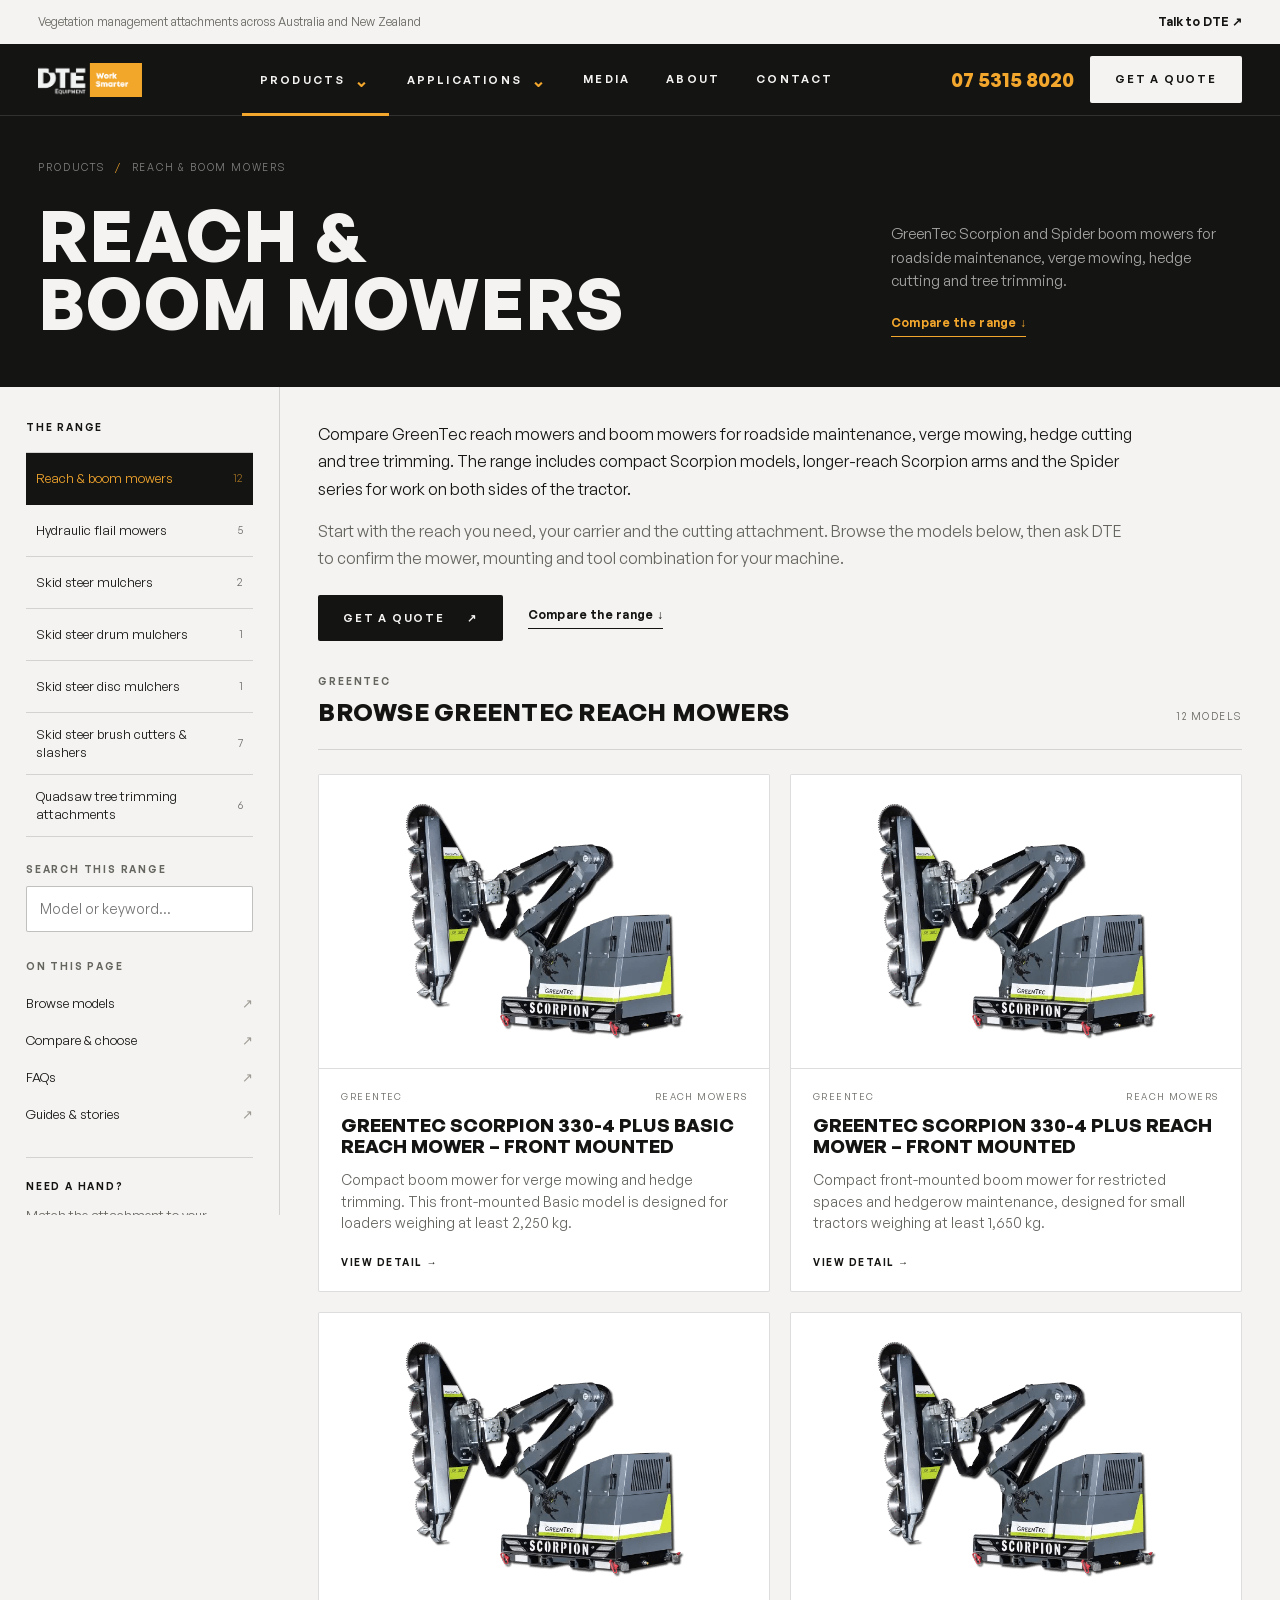
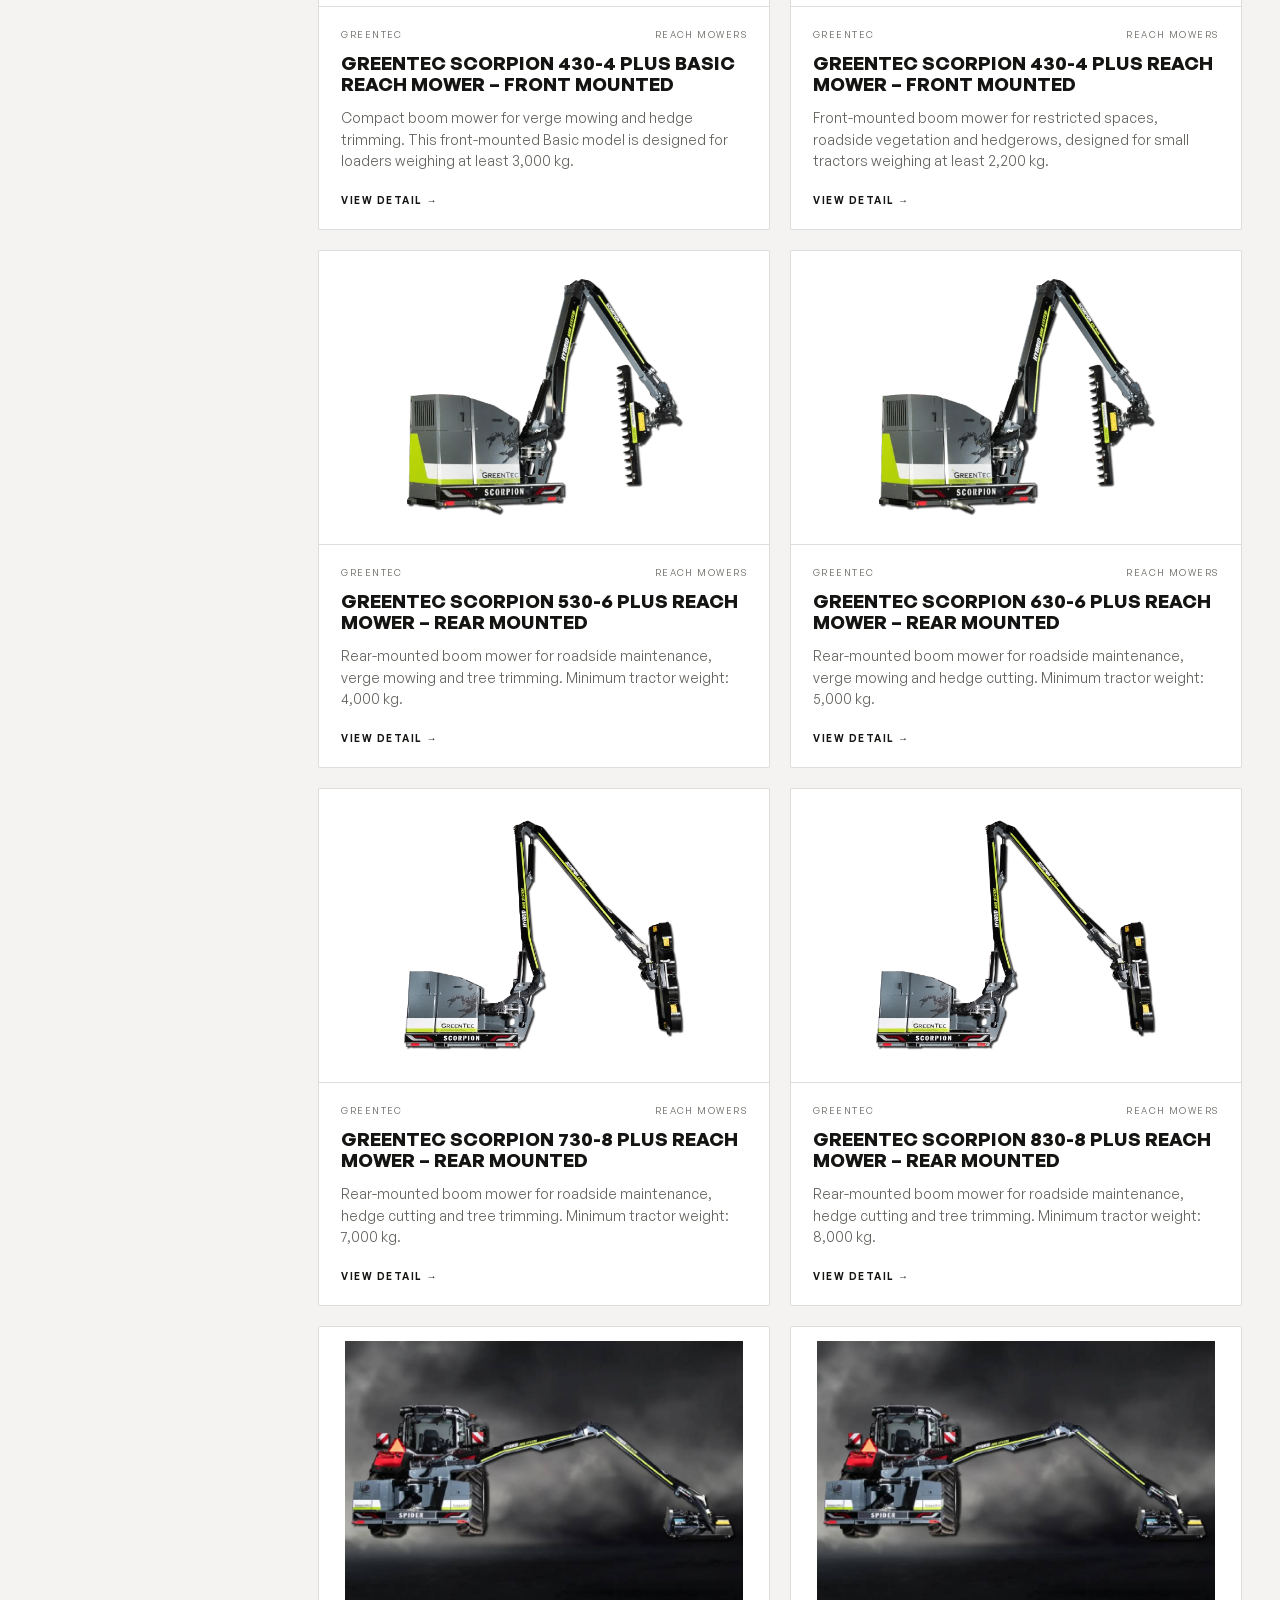
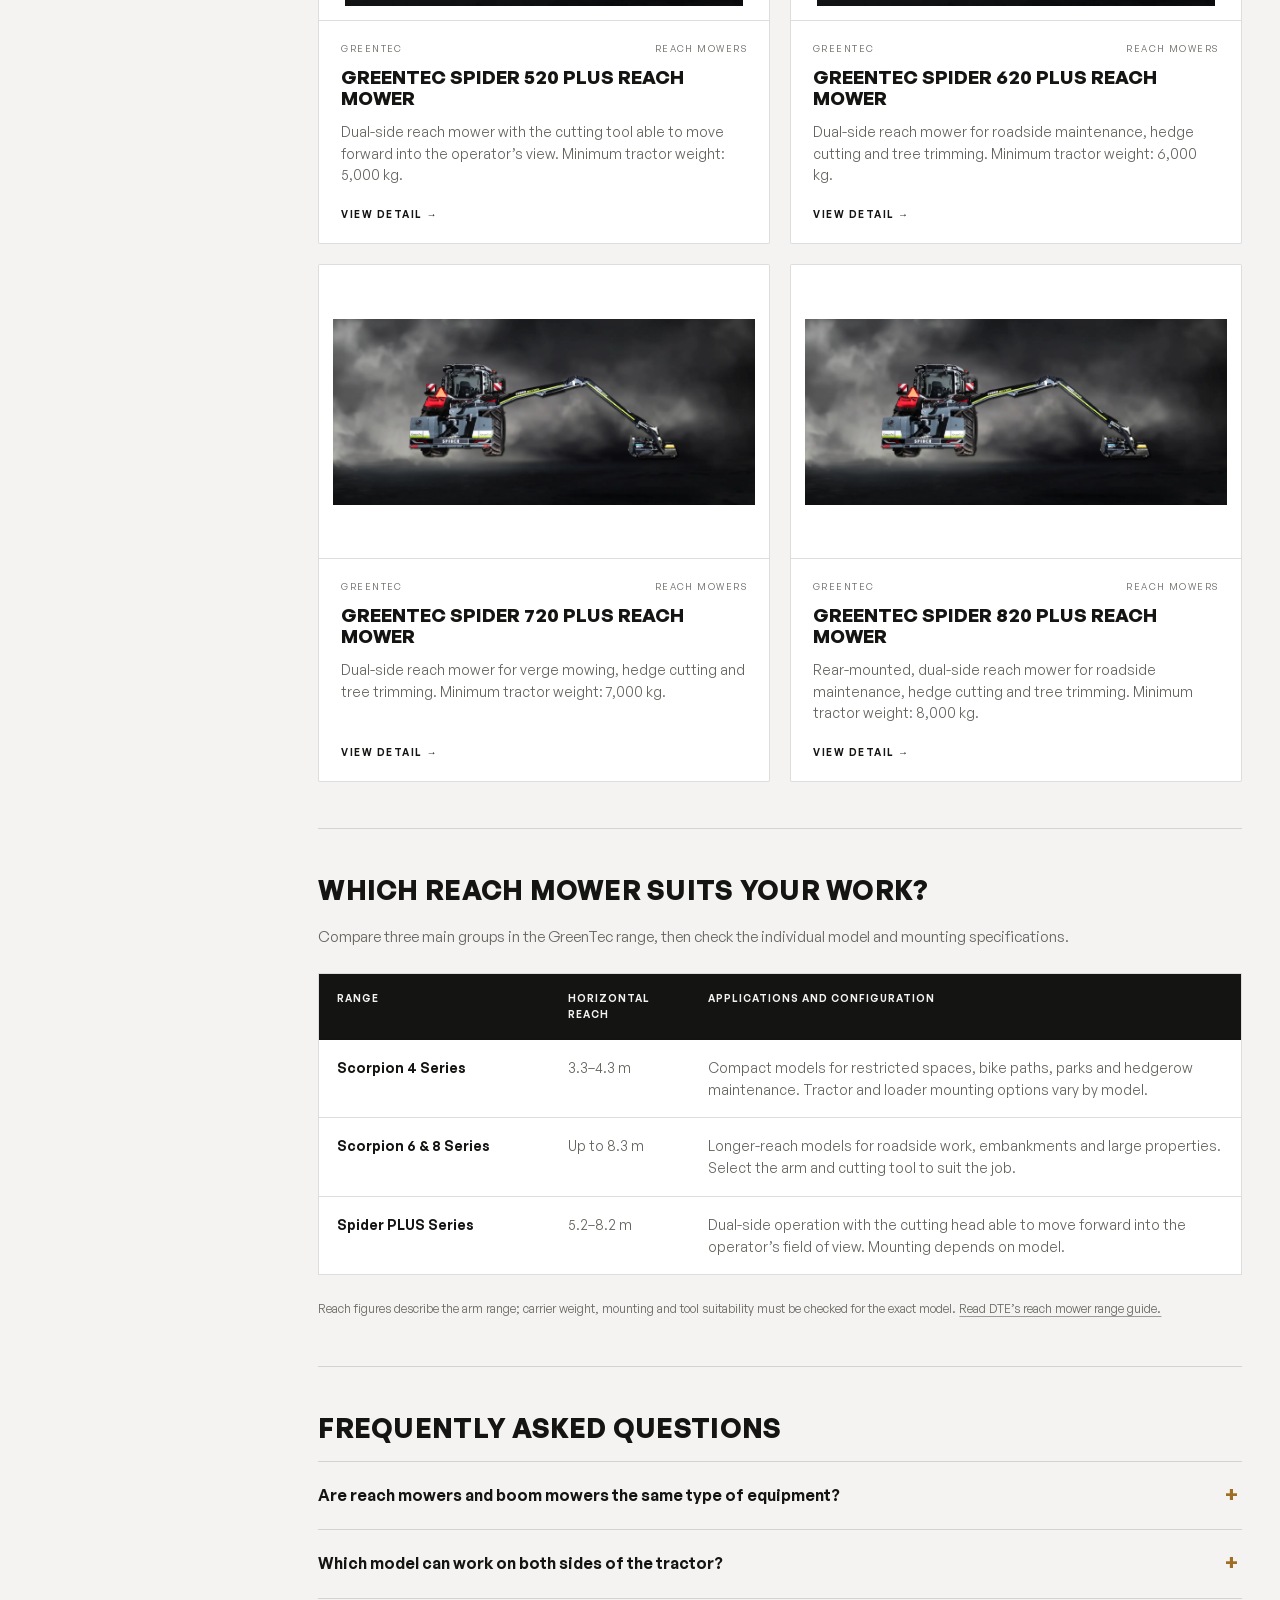
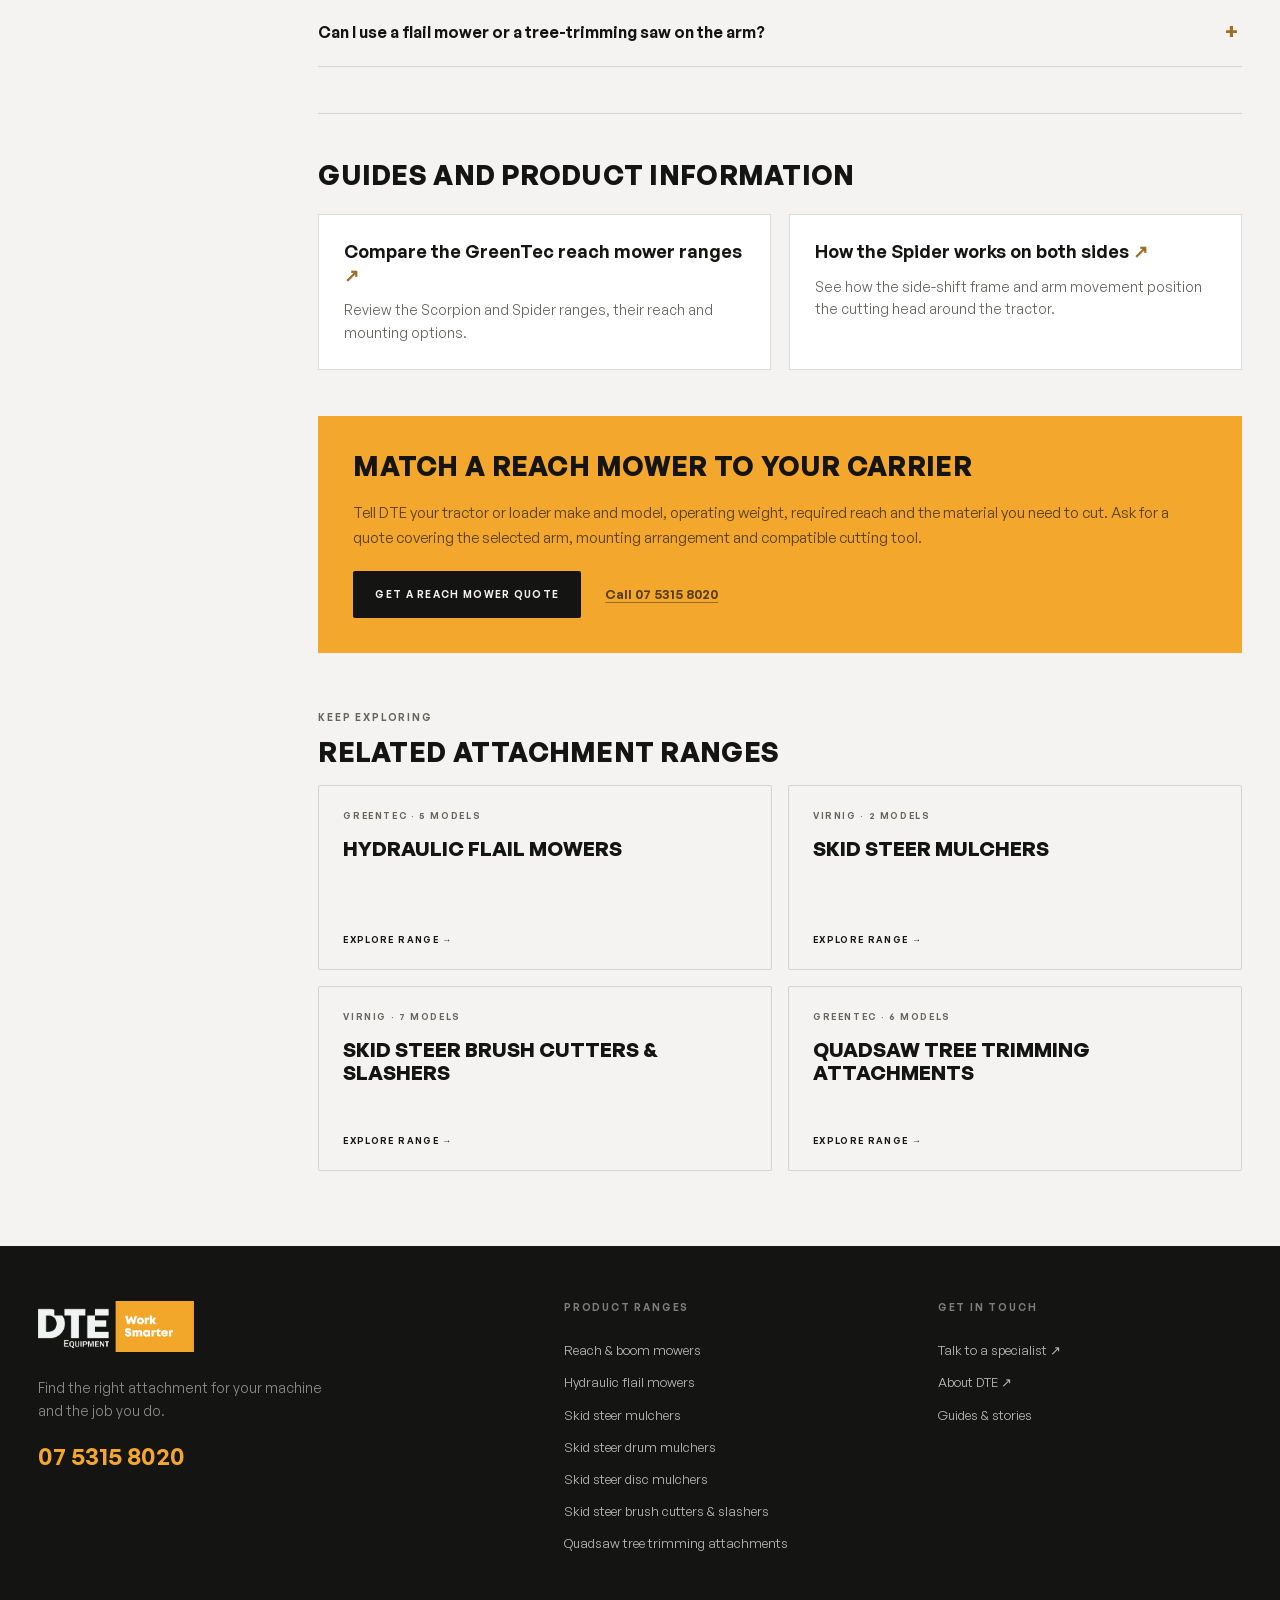
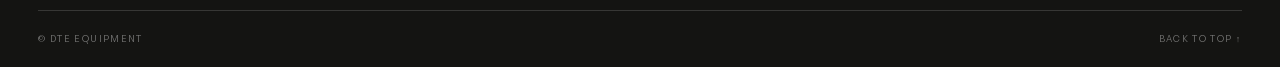
==== commit f35d4bab: "Split categories into dedicated paths, add application pages and mulcher categories - Each product c" ====
--- a/index.html
+++ b/index.html
@@ -1,16 +1,6 @@
-<!doctype html><html lang="en-AU"><head><meta charset="utf-8"><meta name="viewport" content="width=device-width, initial-scale=1"><meta name="robots" content="noindex,nofollow"><meta name="description" content="Compare GreenTec Spider and Scorpion reach mowers for roadside mowing, hedge cutting and tree trimming. Check mounting options and request a DTE quote."><title>Reach &amp; Boom Mowers for Sale Australia | GreenTec | DTE</title><link rel="preload" href="assets/fonts/general-sans-400-normal.woff2" as="font" type="font/woff2" crossorigin><link rel="stylesheet" href="mockup.css"><script src="mockup.js" defer></script></head><body><a class="skip-link" href="#main-content">Skip to content</a><div class="announcement"><span>Vegetation management attachments across Australia and New Zealand</span><a href="tel:0753158020">Talk to DTE ↗</a></div><header class="site-header"><a href="#reach-mowers" class="logo" aria-label="DTE Equipment, browse the range"><img src="assets/images/dte-logo.webp" alt="DTE Equipment" width="104" height="34"></a><button class="mobile-toggle" type="button" aria-expanded="false" aria-controls="main-nav">Menu <span aria-hidden="true">☰</span></button><nav id="main-nav" class="main-nav" aria-label="Main navigation"><details class="nav-dropdown active"><summary>Products <span>⌄</span></summary><div class="dropdown-panel"><div class="eyebrow">Explore the range</div><a href="#reach-mowers" data-route="reach-mowers"><span>Reach &amp; boom mowers</span></a><a href="#flail-mowers" data-route="flail-mowers"><span>Hydraulic flail mowers</span></a><a href="#disc-mulchers" data-route="disc-mulchers"><span>Skid steer disc mulchers</span></a><a href="#brush-cutters" data-route="brush-cutters"><span>Skid steer brush cutters &amp; slashers</span></a><a href="#quadsaws" data-route="quadsaws"><span>Quadsaw tree trimming attachments</span></a></div></details><details class="nav-dropdown"><summary>Applications <span>⌄</span></summary><div class="dropdown-panel"><a href="#reach-mowers">Roadside &amp; verge mowing</a><a href="#quadsaws">Orchard tree trimming</a><a href="#flail-mowers">Grass &amp; thicket mowing</a><a href="#disc-mulchers">Land clearing &amp; mulching</a><a href="#brush-cutters">Grass &amp; brush clearing</a></div></details><a href="#reach-mowers/resources" data-current-section="resources">Media</a><a href="https://www.dte-equipment.com.au/about/" target="_blank" rel="noopener">About</a><a href="https://www.dte-equipment.com.au/contact/" target="_blank" rel="noopener">Contact</a></nav><div class="header-contact"><a class="phone" href="tel:0753158020">07 5315 8020</a><a class="button button-light" href="https://www.dte-equipment.com.au/contact/" target="_blank" rel="noopener">Get a quote</a></div></header><main id="main-content" tabindex="-1"><article class="category-page" id="reach-mowers" data-title="Reach &amp; Boom Mowers for Sale Australia | GreenTec | DTE" data-description="Compare GreenTec Spider and Scorpion reach mowers for roadside mowing, hedge cutting and tree trimming. Check mounting options and request a DTE quote.">
- <section class="category-hero"><div class="breadcrumbs"><a href="#reach-mowers">Products</a><span>/</span>Reach &amp; boom mowers</div><div class="hero-layout"><h1 tabindex="-1">Reach &amp; boom mowers</h1><div class="hero-summary"><p>GreenTec Scorpion and Spider boom mowers for roadside maintenance, verge mowing, hedge cutting and tree trimming.</p><a class="text-link" href="#reach-mowers/selection">Compare the range ↓</a></div></div></section>
- <div class="catalogue-layout"><aside class="category-sidebar" aria-label="Browse categories"><div class="eyebrow">The range</div><nav class="category-nav" aria-label="Product categories"><a href="#reach-mowers" data-route="reach-mowers"><span>Reach &amp; boom mowers</span><small>12</small></a><a href="#flail-mowers" data-route="flail-mowers"><span>Hydraulic flail mowers</span><small>5</small></a><a href="#disc-mulchers" data-route="disc-mulchers"><span>Skid steer disc mulchers</span><small>1</small></a><a href="#brush-cutters" data-route="brush-cutters"><span>Skid steer brush cutters &amp; slashers</span><small>7</small></a><a href="#quadsaws" data-route="quadsaws"><span>Quadsaw tree trimming attachments</span><small>6</small></a></nav><label class="eyebrow search-label" for="reach-mowers-search">Search this range</label><input type="search" id="reach-mowers-search" placeholder="Model or keyword…" autocomplete="off"><nav class="section-nav" aria-label="On this page"><div class="eyebrow">On this page</div><a href="#reach-mowers/products">Browse models <span>↗</span></a><a href="#reach-mowers/selection">Compare &amp; choose <span>↗</span></a><a href="#reach-mowers/faq">FAQs <span>↗</span></a><a href="#reach-mowers/resources">Guides &amp; stories <span>↗</span></a></nav><div class="sidebar-help"><div class="eyebrow">Need a hand?</div><p>Match the attachment to your machine and the work ahead.</p><a href="tel:0753158020">07 5315 8020 ↗</a></div></aside>
- <div class="catalogue-content"><section class="range-intro" aria-label="About this range"><p>Compare GreenTec reach mowers and boom mowers for roadside maintenance, verge mowing, hedge cutting and tree trimming. The range includes compact Scorpion models, longer-reach Scorpion arms and the Spider series for work on both sides of the tractor.</p><p>Start with the reach you need, your carrier and the cutting attachment. Browse the models below, then ask DTE to confirm the mower, mounting and tool combination for your machine.</p><div class="intro-actions"><a class="button button-dark" href="https://www.dte-equipment.com.au/contact/" target="_blank" rel="noopener">Get a quote <span>↗</span></a><a class="text-link" href="#reach-mowers/selection">Compare the range ↓</a></div></section><section id="reach-mowers-products" class="product-section" aria-labelledby="reach-mowers-products-title"><div class="range-heading"><div><span class="eyebrow">GreenTec</span><h2 id="reach-mowers-products-title">Browse GreenTec reach mowers</h2></div><span class="model-count" aria-live="polite">12 models</span></div><div class="product-grid"><article class="product-card" data-product="greentec scorpion 330-4 plus basic reach mower – front mounted compact boom mower for verge mowing and hedge trimming. this front-mounted basic model is designed for loaders weighing at least 2,250 kg." data-product-id="11681"><a href="https://www.dte-equipment.com.au/product/scorpion-330-430-basic-front-2/" target="_blank" rel="noopener"><div class="product-image"><img src="assets/images/2cbc0aaace8e.png" alt="Greentec Scorpion 330-4 Plus Basic Reach Mower – Front Mounted" loading="eager" width="800" height="600"></div><div class="product-copy"><div class="product-meta"><span>GreenTec</span><span>Reach mowers</span></div><h3>Greentec Scorpion 330-4 Plus Basic Reach Mower – Front Mounted</h3><p>Compact boom mower for verge mowing and hedge trimming. This front-mounted Basic model is designed for loaders weighing at least 2,250 kg.</p><span class="view-detail">View detail <span aria-hidden="true">→</span></span></div></a></article><article class="product-card" data-product="greentec scorpion 330-4 plus reach mower – front mounted compact front-mounted boom mower for restricted spaces and hedgerow maintenance, designed for small tractors weighing at least 1,650 kg." data-product-id="11686"><a href="https://www.dte-equipment.com.au/product/scorpion-330-430-front-and-rear-mounted-3/" target="_blank" rel="noopener"><div class="product-image"><img src="assets/images/2cbc0aaace8e.png" alt="Greentec Scorpion 330-4 Plus Reach Mower – Front Mounted" loading="eager" width="800" height="600"></div><div class="product-copy"><div class="product-meta"><span>GreenTec</span><span>Reach mowers</span></div><h3>Greentec Scorpion 330-4 Plus Reach Mower – Front Mounted</h3><p>Compact front-mounted boom mower for restricted spaces and hedgerow maintenance, designed for small tractors weighing at least 1,650 kg.</p><span class="view-detail">View detail <span aria-hidden="true">→</span></span></div></a></article><article class="product-card" data-product="greentec scorpion 430-4 plus basic reach mower – front mounted compact boom mower for verge mowing and hedge trimming. this front-mounted basic model is designed for loaders weighing at least 3,000 kg." data-product-id="11683"><a href="https://www.dte-equipment.com.au/product/scorpion-330-430-basic-front-4/" target="_blank" rel="noopener"><div class="product-image"><img src="assets/images/2cbc0aaace8e.png" alt="Greentec Scorpion 430-4 Plus Basic Reach Mower – Front Mounted" loading="lazy" width="800" height="600"></div><div class="product-copy"><div class="product-meta"><span>GreenTec</span><span>Reach mowers</span></div><h3>Greentec Scorpion 430-4 Plus Basic Reach Mower – Front Mounted</h3><p>Compact boom mower for verge mowing and hedge trimming. This front-mounted Basic model is designed for loaders weighing at least 3,000 kg.</p><span class="view-detail">View detail <span aria-hidden="true">→</span></span></div></a></article><article class="product-card" data-product="greentec scorpion 430-4 plus reach mower – front mounted front-mounted boom mower for restricted spaces, roadside vegetation and hedgerows, designed for small tractors weighing at least 2,200 kg." data-product-id="11687"><a href="https://www.dte-equipment.com.au/product/scorpion-330-430-front-and-rear-mounted-4/" target="_blank" rel="noopener"><div class="product-image"><img src="assets/images/2cbc0aaace8e.png" alt="Greentec Scorpion 430-4 Plus Reach Mower – Front Mounted" loading="lazy" width="800" height="600"></div><div class="product-copy"><div class="product-meta"><span>GreenTec</span><span>Reach mowers</span></div><h3>Greentec Scorpion 430-4 Plus Reach Mower – Front Mounted</h3><p>Front-mounted boom mower for restricted spaces, roadside vegetation and hedgerows, designed for small tractors weighing at least 2,200 kg.</p><span class="view-detail">View detail <span aria-hidden="true">→</span></span></div></a></article><article class="product-card" data-product="greentec scorpion 530-6 plus reach mower – rear mounted rear-mounted boom mower for roadside maintenance, verge mowing and tree trimming. minimum tractor weight: 4,000 kg." data-product-id="11691"><a href="https://www.dte-equipment.com.au/product/scorpion-530-630-rear-mounted-3/" target="_blank" rel="noopener"><div class="product-image"><img src="assets/images/e4f67d86ce2b.webp" alt="Greentec Scorpion 530-6 Plus Reach Mower – Rear Mounted" loading="lazy" width="800" height="600"></div><div class="product-copy"><div class="product-meta"><span>GreenTec</span><span>Reach mowers</span></div><h3>Greentec Scorpion 530-6 Plus Reach Mower – Rear Mounted</h3><p>Rear-mounted boom mower for roadside maintenance, verge mowing and tree trimming. Minimum tractor weight: 4,000 kg.</p><span class="view-detail">View detail <span aria-hidden="true">→</span></span></div></a></article><article class="product-card" data-product="greentec scorpion 630-6 plus reach mower – rear mounted rear-mounted boom mower for roadside maintenance, verge mowing and hedge cutting. minimum tractor weight: 5,000 kg." data-product-id="11692"><a href="https://www.dte-equipment.com.au/product/scorpion-530-630-rear-mounted-4/" target="_blank" rel="noopener"><div class="product-image"><img src="assets/images/e4f67d86ce2b.webp" alt="Greentec Scorpion 630-6 Plus Reach Mower – Rear Mounted" loading="lazy" width="800" height="600"></div><div class="product-copy"><div class="product-meta"><span>GreenTec</span><span>Reach mowers</span></div><h3>Greentec Scorpion 630-6 Plus Reach Mower – Rear Mounted</h3><p>Rear-mounted boom mower for roadside maintenance, verge mowing and hedge cutting. Minimum tractor weight: 5,000 kg.</p><span class="view-detail">View detail <span aria-hidden="true">→</span></span></div></a></article><article class="product-card" data-product="greentec scorpion 730-8 plus reach mower – rear mounted rear-mounted boom mower for roadside maintenance, hedge cutting and tree trimming. minimum tractor weight: 7,000 kg." data-product-id="11696"><a href="https://www.dte-equipment.com.au/product/scorpion-730-830-rear-mounted-3/" target="_blank" rel="noopener"><div class="product-image"><img src="assets/images/47137fa0d82e.webp" alt="Greentec Scorpion 730-8 Plus Reach Mower – Rear Mounted" loading="lazy" width="800" height="600"></div><div class="product-copy"><div class="product-meta"><span>GreenTec</span><span>Reach mowers</span></div><h3>Greentec Scorpion 730-8 Plus Reach Mower – Rear Mounted</h3><p>Rear-mounted boom mower for roadside maintenance, hedge cutting and tree trimming. Minimum tractor weight: 7,000 kg.</p><span class="view-detail">View detail <span aria-hidden="true">→</span></span></div></a></article><article class="product-card" data-product="greentec scorpion 830-8 plus reach mower – rear mounted rear-mounted boom mower for roadside maintenance, hedge cutting and tree trimming. minimum tractor weight: 8,000 kg." data-product-id="11697"><a href="https://www.dte-equipment.com.au/product/scorpion-730-830-rear-mounted-4/" target="_blank" rel="noopener"><div class="product-image"><img src="assets/images/47137fa0d82e.webp" alt="Greentec Scorpion 830-8 Plus Reach Mower – Rear Mounted" loading="lazy" width="800" height="600"></div><div class="product-copy"><div class="product-meta"><span>GreenTec</span><span>Reach mowers</span></div><h3>Greentec Scorpion 830-8 Plus Reach Mower – Rear Mounted</h3><p>Rear-mounted boom mower for roadside maintenance, hedge cutting and tree trimming. Minimum tractor weight: 8,000 kg.</p><span class="view-detail">View detail <span aria-hidden="true">→</span></span></div></a></article><article class="product-card" data-product="greentec spider 520 plus reach mower dual-side reach mower with the cutting tool able to move forward into the operator’s view. minimum tractor weight: 5,000 kg." data-product-id="13011"><a href="https://www.dte-equipment.com.au/product/spider-520-plus/" target="_blank" rel="noopener"><div class="product-image"><img src="assets/images/a50b761c60e6.jpg" alt="Greentec Spider 520 PLUS Reach Mower" loading="lazy" width="800" height="600"></div><div class="product-copy"><div class="product-meta"><span>GreenTec</span><span>Reach mowers</span></div><h3>Greentec Spider 520 PLUS Reach Mower</h3><p>Dual-side reach mower with the cutting tool able to move forward into the operator’s view. Minimum tractor weight: 5,000 kg.</p><span class="view-detail">View detail <span aria-hidden="true">→</span></span></div></a></article><article class="product-card" data-product="greentec spider 620 plus reach mower dual-side reach mower for roadside maintenance, hedge cutting and tree trimming. minimum tractor weight: 6,000 kg." data-product-id="13024"><a href="https://www.dte-equipment.com.au/product/spider-620-plus/" target="_blank" rel="noopener"><div class="product-image"><img src="assets/images/d738ce0d145a.jpg" alt="Greentec Spider 620 PLUS Reach Mower" loading="lazy" width="800" height="600"></div><div class="product-copy"><div class="product-meta"><span>GreenTec</span><span>Reach mowers</span></div><h3>Greentec Spider 620 PLUS Reach Mower</h3><p>Dual-side reach mower for roadside maintenance, hedge cutting and tree trimming. Minimum tractor weight: 6,000 kg.</p><span class="view-detail">View detail <span aria-hidden="true">→</span></span></div></a></article><article class="product-card" data-product="greentec spider 720 plus reach mower dual-side reach mower for verge mowing, hedge cutting and tree trimming. minimum tractor weight: 7,000 kg." data-product-id="13026"><a href="https://www.dte-equipment.com.au/product/spider-720-plus/" target="_blank" rel="noopener"><div class="product-image"><img src="assets/images/6e70b2297e47.webp" alt="Greentec Spider 720 PLUS Reach Mower" loading="lazy" width="800" height="600"></div><div class="product-copy"><div class="product-meta"><span>GreenTec</span><span>Reach mowers</span></div><h3>Greentec Spider 720 PLUS Reach Mower</h3><p>Dual-side reach mower for verge mowing, hedge cutting and tree trimming. Minimum tractor weight: 7,000 kg.</p><span class="view-detail">View detail <span aria-hidden="true">→</span></span></div></a></article><article class="product-card" data-product="greentec spider 820 plus reach mower rear-mounted, dual-side reach mower for roadside maintenance, hedge cutting and tree trimming. minimum tractor weight: 8,000 kg." data-product-id="13028"><a href="https://www.dte-equipment.com.au/product/spider-820-plus/" target="_blank" rel="noopener"><div class="product-image"><img src="assets/images/b8fc95a7e781.webp" alt="Greentec Spider 820 PLUS Reach Mower" loading="lazy" width="800" height="600"></div><div class="product-copy"><div class="product-meta"><span>GreenTec</span><span>Reach mowers</span></div><h3>Greentec Spider 820 PLUS Reach Mower</h3><p>Rear-mounted, dual-side reach mower for roadside maintenance, hedge cutting and tree trimming. Minimum tractor weight: 8,000 kg.</p><span class="view-detail">View detail <span aria-hidden="true">→</span></span></div></a></article></div><div class="no-results" hidden><h3>No matching models</h3><p>Try another model name or keyword.</p><button class="button button-dark clear-search" type="button">Clear search</button></div></section><div class="dte-category-detail"><section class="dte-category-block" id="reach-mowers-selection" aria-labelledby="reach-mowers-selection-title"><h2 id="reach-mowers-selection-title">Which reach mower suits your work?</h2><p>Compare three main groups in the GreenTec range, then check the individual model and mounting specifications.</p><p class="dte-category-table-hint">Swipe to compare all columns.</p><div class="dte-category-table" role="region" aria-label="Which reach mower suits your work?" tabindex="0"><table><caption>Which reach mower suits your work?</caption><thead><tr><th scope="col">Range</th><th scope="col">Horizontal reach</th><th scope="col">Applications and configuration</th></tr></thead><tbody><tr><th scope="row">Scorpion 4 Series</th><td>3.3–4.3 m</td><td>Compact models for restricted spaces, bike paths, parks and hedgerow maintenance. Tractor and loader mounting options vary by model.</td></tr><tr><th scope="row">Scorpion 6 &amp; 8 Series</th><td>Up to 8.3 m</td><td>Longer-reach models for roadside work, embankments and large properties. Select the arm and cutting tool to suit the job.</td></tr><tr><th scope="row">Spider PLUS Series</th><td>5.2–8.2 m</td><td>Dual-side operation with the cutting head able to move forward into the operator’s field of view. Mounting depends on model.</td></tr></tbody></table></div><p class="dte-category-note">Reach figures describe the arm range; carrier weight, mounting and tool suitability must be checked for the exact model. <a href="https://www.dte-equipment.com.au/outreach-your-competition-with-world-class-reach-mowers/">Read DTE’s reach mower range guide.</a></p></section><section class="dte-category-block dte-category-faq" aria-labelledby="reach-mowers-faq-title" id="reach-mowers-faq"><h2 id="reach-mowers-faq-title">Frequently asked questions</h2><details><summary>Are reach mowers and boom mowers the same type of equipment?</summary><div><p>The Spider and Scorpion machines are described as reach mowers and boom mowers. Their arms carry interchangeable tools for work such as grass mowing, hedge cutting and tree trimming. Compare the arm, mounting arrangement and cutting tool together.</p></div></details><details><summary>Which model can work on both sides of the tractor?</summary><div><p>The Spider series can position the arm on either side of the tractor and bring the cutting head forward. The range covers Spider 520, 620, 720 and 820 PLUS models; check the mounting configuration on the selected product page.</p></div></details><details><summary>Can I use a flail mower or a tree-trimming saw on the arm?</summary><div><p>DTE’s range includes <a href="#flail-mowers">hydraulic flail mower heads</a> and <a href="#quadsaws">Quadsaw tree-trimming attachments</a>. Compatibility depends on the arm, tool and carrier. Ask DTE to confirm the combination before ordering.</p></div></details></section><section class="dte-category-block" aria-labelledby="reach-mowers-resources-title" id="reach-mowers-resources"><h2 id="reach-mowers-resources-title">Guides and product information</h2><ul class="dte-category-resources"><li><a href="https://www.dte-equipment.com.au/outreach-your-competition-with-world-class-reach-mowers/">Compare the GreenTec reach mower ranges</a><p>Review the Scorpion and Spider ranges, their reach and mounting options.</p></li><li><a href="https://www.dte-equipment.com.au/greentec-spider-series-reach-mower-mow-on-both-side-of-the-tractor/">How the Spider works on both sides</a><p>See how the side-shift frame and arm movement position the cutting head around the tractor.</p></li></ul></section><section class="dte-category-block dte-category-fit" aria-labelledby="reach-mowers-fit-title"><h2 id="reach-mowers-fit-title">Match a reach mower to your carrier</h2><p>Tell DTE your tractor or loader make and model, operating weight, required reach and the material you need to cut. Ask for a quote covering the selected arm, mounting arrangement and compatible cutting tool.</p><p class="dte-category-actions"><a class="w-btn us-btn-style_7" href="https://www.dte-equipment.com.au/contact/"><span class="w-btn-label">Get a reach mower quote</span></a><a href="tel:0753158020">Call 07 5315 8020</a></p></section></div><section class="related-ranges"><div class="eyebrow">Keep exploring</div><h2>Related attachment ranges</h2><div class="related-grid"><a class="related-card" href="#flail-mowers"><span class="eyebrow">GreenTec · 5 models</span><h3>Hydraulic flail mowers</h3><span class="view-detail">Explore range →</span></a><a class="related-card" href="#disc-mulchers"><span class="eyebrow">Virnig · 1 model</span><h3>Skid steer disc mulchers</h3><span class="view-detail">Explore range →</span></a><a class="related-card" href="#brush-cutters"><span class="eyebrow">Virnig · 7 models</span><h3>Skid steer brush cutters &amp; slashers</h3><span class="view-detail">Explore range →</span></a><a class="related-card" href="#quadsaws"><span class="eyebrow">GreenTec · 6 models</span><h3>Quadsaw tree trimming attachments</h3><span class="view-detail">Explore range →</span></a></div></section></div></div></article><article class="category-page" id="flail-mowers" data-title="Hydraulic Flail Mowers for Tractors &amp; Excavators | DTE" data-description="Compare GreenTec hydraulic flail mower heads for verge mowing, grass and hedge maintenance. View FR working widths, mounting options and request a quote." hidden>
- <section class="category-hero"><div class="breadcrumbs"><a href="#reach-mowers">Products</a><span>/</span>Hydraulic flail mowers</div><div class="hero-layout"><h1 tabindex="-1">Hydraulic flail mowers</h1><div class="hero-summary"><p>Hydraulic flail mower heads for compatible reach mower arms and excavators. Compare working widths from 0.9 to 1.6 m.</p><a class="text-link" href="#flail-mowers/selection">Compare the range ↓</a></div></div></section>
- <div class="catalogue-layout"><aside class="category-sidebar" aria-label="Browse categories"><div class="eyebrow">The range</div><nav class="category-nav" aria-label="Product categories"><a href="#reach-mowers" data-route="reach-mowers"><span>Reach &amp; boom mowers</span><small>12</small></a><a href="#flail-mowers" data-route="flail-mowers"><span>Hydraulic flail mowers</span><small>5</small></a><a href="#disc-mulchers" data-route="disc-mulchers"><span>Skid steer disc mulchers</span><small>1</small></a><a href="#brush-cutters" data-route="brush-cutters"><span>Skid steer brush cutters &amp; slashers</span><small>7</small></a><a href="#quadsaws" data-route="quadsaws"><span>Quadsaw tree trimming attachments</span><small>6</small></a></nav><label class="eyebrow search-label" for="flail-mowers-search">Search this range</label><input type="search" id="flail-mowers-search" placeholder="Model or keyword…" autocomplete="off"><nav class="section-nav" aria-label="On this page"><div class="eyebrow">On this page</div><a href="#flail-mowers/products">Browse models <span>↗</span></a><a href="#flail-mowers/selection">Compare &amp; choose <span>↗</span></a><a href="#flail-mowers/faq">FAQs <span>↗</span></a><a href="#flail-mowers/resources">Guides &amp; stories <span>↗</span></a></nav><div class="sidebar-help"><div class="eyebrow">Need a hand?</div><p>Match the attachment to your machine and the work ahead.</p><a href="tel:0753158020">07 5315 8020 ↗</a></div></aside>
- <div class="catalogue-content"><section class="range-intro" aria-label="About this range"><p>Explore GreenTec hydraulic flail mower heads for grass cutting, verge mowing, hedge maintenance and work on banks and ditches. The FR range offers working widths from 0.9 to 1.6 m, with a conveyor-belt model for managing cut material beside waterways.</p><p>These attachments can be used on compatible reach mower arms or excavators. Compare the working width, hydraulic requirements and mounting arrangement before choosing your head.</p><div class="intro-actions"><a class="button button-dark" href="https://www.dte-equipment.com.au/contact/" target="_blank" rel="noopener">Get a quote <span>↗</span></a><a class="text-link" href="#flail-mowers/selection">Compare the range ↓</a></div></section><section id="flail-mowers-products" class="product-section" aria-labelledby="flail-mowers-products-title"><div class="range-heading"><div><span class="eyebrow">GreenTec</span><h2 id="flail-mowers-products-title">Browse GreenTec flail mower heads</h2></div><span class="model-count" aria-live="polite">5 models</span></div><div class="product-grid"><article class="product-card" data-product="greentec flail mower fr 112 a 1.1 m hydraulic flail head for grass, thicket and verge maintenance. oil-flow requirement: 40 l/min at 210 bar." data-product-id="11522"><a href="https://www.dte-equipment.com.au/product/flail-mower-fr-92-112-2/" target="_blank" rel="noopener"><div class="product-image"><img src="assets/images/67b273bf4aaf.webp" alt="Greentec Flail Mower FR 112" loading="eager" width="800" height="600"></div><div class="product-copy"><div class="product-meta"><span>GreenTec</span><span>Attachments</span></div><h3>Greentec Flail Mower FR 112</h3><p>A 1.1 m hydraulic flail head for grass, thicket and verge maintenance. Oil-flow requirement: 40 L/min at 210 bar.</p><span class="view-detail">View detail <span aria-hidden="true">→</span></span></div></a></article><article class="product-card" data-product="greentec flail mower fr 122 a 1.2 m hydraulic flail head for compatible scorpion boom mowers and excavator arms. maximum branch capacity: up to 4 cm." data-product-id="11514"><a href="https://www.dte-equipment.com.au/product/flail-mower-fr-122-162/" target="_blank" rel="noopener"><div class="product-image"><img src="assets/images/5d9bdbaecc75.webp" alt="Greentec Flail Mower FR 122" loading="eager" width="800" height="600"></div><div class="product-copy"><div class="product-meta"><span>GreenTec</span><span>Attachments</span></div><h3>Greentec Flail Mower FR 122</h3><p>A 1.2 m hydraulic flail head for compatible Scorpion boom mowers and excavator arms. Maximum branch capacity: up to 4 cm.</p><span class="view-detail">View detail <span aria-hidden="true">→</span></span></div></a></article><article class="product-card" data-product="greentec flail mower fr 122 vb a 1.2 m flail head with a hydraulic conveyor belt that directs cut material away from the work area, including banks beside waterways." data-product-id="11517"><a href="https://www.dte-equipment.com.au/product/flail-mower-fr-122-vb/" target="_blank" rel="noopener"><div class="product-image"><img src="assets/images/b7cb697ca10b.png" alt="Greentec Flail Mower FR 122 VB" loading="lazy" width="800" height="600"></div><div class="product-copy"><div class="product-meta"><span>GreenTec</span><span>Attachments</span></div><h3>Greentec Flail Mower FR 122 VB</h3><p>A 1.2 m flail head with a hydraulic conveyor belt that directs cut material away from the work area, including banks beside waterways.</p><span class="view-detail">View detail <span aria-hidden="true">→</span></span></div></a></article><article class="product-card" data-product="greentec flail mower fr 162 a 1.6 m hydraulic flail head for grass mowing on verges, ditches and slopes, with compatible boom-arm or excavator mounting." data-product-id="11516"><a href="https://www.dte-equipment.com.au/product/flail-mower-fr-122-162-2/" target="_blank" rel="noopener"><div class="product-image"><img src="assets/images/5d9bdbaecc75.webp" alt="Greentec Flail Mower FR 162" loading="lazy" width="800" height="600"></div><div class="product-copy"><div class="product-meta"><span>GreenTec</span><span>Attachments</span></div><h3>Greentec Flail Mower FR 162</h3><p>A 1.6 m hydraulic flail head for grass mowing on verges, ditches and slopes, with compatible boom-arm or excavator mounting.</p><span class="view-detail">View detail <span aria-hidden="true">→</span></span></div></a></article><article class="product-card" data-product="greentec flail mower fr 92 a compact 0.9 m hydraulic flail head for grass, hedge and verge maintenance. oil-flow requirement: 40 l/min at 210 bar." data-product-id="11520"><a href="https://www.dte-equipment.com.au/product/flail-mower-fr-92-112/" target="_blank" rel="noopener"><div class="product-image"><img src="assets/images/67b273bf4aaf.webp" alt="Greentec Flail Mower FR 92" loading="lazy" width="800" height="600"></div><div class="product-copy"><div class="product-meta"><span>GreenTec</span><span>Attachments</span></div><h3>Greentec Flail Mower FR 92</h3><p>A compact 0.9 m hydraulic flail head for grass, hedge and verge maintenance. Oil-flow requirement: 40 L/min at 210 bar.</p><span class="view-detail">View detail <span aria-hidden="true">→</span></span></div></a></article></div><div class="no-results" hidden><h3>No matching models</h3><p>Try another model name or keyword.</p><button class="button button-dark clear-search" type="button">Clear search</button></div></section><div class="dte-category-detail"><section class="dte-category-block" id="flail-mowers-selection" aria-labelledby="flail-mowers-selection-title"><h2 id="flail-mowers-selection-title">Compare FR flail mower models</h2><p>Choose the working width and material-handling setup that suits your site. Check the linked product pages for full mounting and technical specifications.</p><p class="dte-category-table-hint">Swipe to compare all columns.</p><div class="dte-category-table" role="region" aria-label="Compare FR flail mower models" tabindex="0"><table><caption>Compare FR flail mower models</caption><thead><tr><th scope="col">Model</th><th scope="col">Working width</th><th scope="col">Hydraulics and features</th></tr></thead><tbody><tr><th scope="row"><a href="https://www.dte-equipment.com.au/product/flail-mower-fr-92-112/">FR 92</a></th><td>0.9 m</td><td>40 L/min at 210 bar; for grass, thicket and verge maintenance.</td></tr><tr><th scope="row"><a href="https://www.dte-equipment.com.au/product/flail-mower-fr-92-112-2/">FR 112</a></th><td>1.1 m</td><td>40 L/min at 210 bar; a wider option within the compact FR 92/112 range.</td></tr><tr><th scope="row"><a href="https://www.dte-equipment.com.au/product/flail-mower-fr-122-162/">FR 122</a></th><td>1.2 m</td><td>Hydraulic head for compatible Scorpion boom mowers or excavator arms.</td></tr><tr><th scope="row"><a href="https://www.dte-equipment.com.au/product/flail-mower-fr-122-162-2/">FR 162</a></th><td>1.6 m</td><td>Wider hydraulic head in the FR 122/162 range.</td></tr><tr><th scope="row"><a href="https://www.dte-equipment.com.au/product/flail-mower-fr-122-vb/">FR 122 VB</a></th><td>1.2 m</td><td>Hydraulic conveyor belt directs cut material away from the work area.</td></tr></tbody></table></div><p class="dte-category-note">These FR models cut branches up to 4 cm thick. Confirm the carrier, brackets, hydraulic connections and head specification for your application.</p></section><section class="dte-category-block dte-category-faq" aria-labelledby="flail-mowers-faq-title" id="flail-mowers-faq"><h2 id="flail-mowers-faq-title">Frequently asked questions</h2><details><summary>Can these flail mowers be used for verge mowing?</summary><div><p>Yes. The FR 92 and FR 112 are designed for verge mowing of grass and thicket. The FR 122 and FR 162 are also used for grass mowing on verges, ditches, dykes and slopes.</p></div></details><details><summary>Will a hydraulic flail mower fit my tractor or excavator?</summary><div><p>These heads can mount on compatible Scorpion boom mowers for tractors or directly on excavator arms, with adapters and brackets for selected arrangements. This is a hydraulic cutting head: confirm the arm, bracket and oil-flow requirements for the selected model.</p></div></details><details><summary>When should I consider the FR 122 VB?</summary><div><p>The FR 122 VB has a hydraulically driven conveyor belt that can run in either direction. It is designed for embankments and ditches beside streams, rivers, canals and dams, directing cut material away from the water.</p></div></details></section><section class="dte-category-block" aria-labelledby="flail-mowers-resources-title" id="flail-mowers-resources"><h2 id="flail-mowers-resources-title">Guides and product information</h2><ul class="dte-category-resources"><li><a href="https://www.dte-equipment.com.au/product/flail-mower-fr-122-vb/">FR 122 VB conveyor-belt specification</a><p>Review the belt operation, mounting options and technical data.</p></li><li><a href="#reach-mowers">Find a compatible reach mower arm</a><p>Browse the GreenTec Scorpion and Spider range, then confirm the head-and-arm combination with DTE.</p></li></ul></section><section class="dte-category-block dte-category-fit" aria-labelledby="flail-mowers-fit-title"><h2 id="flail-mowers-fit-title">Confirm your flail mower setup</h2><p>Send DTE your carrier and arm model, available hydraulic flow, required working width and site conditions. Include whether the job involves verge mowing, hedge maintenance or moving cut material away from water.</p><p class="dte-category-actions"><a class="w-btn us-btn-style_7" href="https://www.dte-equipment.com.au/contact/"><span class="w-btn-label">Get a flail mower quote</span></a><a href="tel:0753158020">Call 07 5315 8020</a></p></section></div><section class="related-ranges"><div class="eyebrow">Keep exploring</div><h2>Related attachment ranges</h2><div class="related-grid"><a class="related-card" href="#reach-mowers"><span class="eyebrow">GreenTec · 12 models</span><h3>Reach &amp; boom mowers</h3><span class="view-detail">Explore range →</span></a><a class="related-card" href="#disc-mulchers"><span class="eyebrow">Virnig · 1 model</span><h3>Skid steer disc mulchers</h3><span class="view-detail">Explore range →</span></a><a class="related-card" href="#brush-cutters"><span class="eyebrow">Virnig · 7 models</span><h3>Skid steer brush cutters &amp; slashers</h3><span class="view-detail">Explore range →</span></a><a class="related-card" href="#quadsaws"><span class="eyebrow">GreenTec · 6 models</span><h3>Quadsaw tree trimming attachments</h3><span class="view-detail">Explore range →</span></a></div></section></div></div></article><article class="category-page" id="disc-mulchers" data-title="Skid Steer Disc Mulchers | Virnig V70 | DTE Equipment" data-description="Explore the Virnig V70 skid steer disc mulcher. Check cutting capacity, high-flow hydraulic requirements and drum-versus-disc options, then request a quote." hidden>
- <section class="category-hero"><div class="breadcrumbs"><a href="#reach-mowers">Products</a><span>/</span>Skid steer disc mulchers</div><div class="hero-layout"><h1 tabindex="-1">Skid steer disc mulchers</h1><div class="hero-summary"><p>The V70 Tree Disc Mulcher for high-flow skid steers. Compare tree capacity, hydraulic requirements and chute configurations.</p><a class="text-link" href="#disc-mulchers/selection">Compare the range ↓</a></div></div></section>
- <div class="catalogue-layout"><aside class="category-sidebar" aria-label="Browse categories"><div class="eyebrow">The range</div><nav class="category-nav" aria-label="Product categories"><a href="#reach-mowers" data-route="reach-mowers"><span>Reach &amp; boom mowers</span><small>12</small></a><a href="#flail-mowers" data-route="flail-mowers"><span>Hydraulic flail mowers</span><small>5</small></a><a href="#disc-mulchers" data-route="disc-mulchers"><span>Skid steer disc mulchers</span><small>1</small></a><a href="#brush-cutters" data-route="brush-cutters"><span>Skid steer brush cutters &amp; slashers</span><small>7</small></a><a href="#quadsaws" data-route="quadsaws"><span>Quadsaw tree trimming attachments</span><small>6</small></a></nav><label class="eyebrow search-label" for="disc-mulchers-search">Search this range</label><input type="search" id="disc-mulchers-search" placeholder="Model or keyword…" autocomplete="off"><nav class="section-nav" aria-label="On this page"><div class="eyebrow">On this page</div><a href="#disc-mulchers/products">Browse models <span>↗</span></a><a href="#disc-mulchers/selection">Compare &amp; choose <span>↗</span></a><a href="#disc-mulchers/faq">FAQs <span>↗</span></a><a href="#disc-mulchers/resources">Guides &amp; stories <span>↗</span></a></nav><div class="sidebar-help"><div class="eyebrow">Need a hand?</div><p>Match the attachment to your machine and the work ahead.</p><a href="tel:0753158020">07 5315 8020 ↗</a></div></aside>
- <div class="catalogue-content"><section class="range-intro" aria-label="About this range"><p>The Virnig V70 Tree Disc Mulcher is a skid steer attachment for clearing woody vegetation and regrowth. Its 60-inch QUADCO disc mulches trees 6–8 inches in diameter and can cut trees up to 14 inches.</p><p>Match the attachment to a suitable high-flow loader and the finish your job requires. Compare the requirements below and consider the drum mulcher alternative where a finer finish or below-grade stump work is needed.</p><div class="intro-actions"><a class="button button-dark" href="https://www.dte-equipment.com.au/contact/" target="_blank" rel="noopener">Get a quote <span>↗</span></a><a class="text-link" href="#disc-mulchers/selection">Compare the range ↓</a></div></section><section id="disc-mulchers-products" class="product-section" aria-labelledby="disc-mulchers-products-title"><div class="range-heading"><div><span class="eyebrow">Virnig</span><h2 id="disc-mulchers-products-title">Browse the Virnig disc mulcher</h2></div><span class="model-count" aria-live="polite">1 model</span></div><div class="product-grid"><article class="product-card" data-product="virnig v70 tree disc mulcher a 60-inch disc mulcher for high-flow skid steers. mulches 6–8-inch diameter trees and cuts trees up to 14 inches; confirm loader compatibility with dte." data-product-id="13281"><a href="https://www.dte-equipment.com.au/product/virnig-v70-tree-disc-mulcher/" target="_blank" rel="noopener"><div class="product-image"><img src="assets/images/2c09b610df55.jpg" alt="Virnig V70 Tree Disc Mulcher" loading="eager" width="800" height="600"></div><div class="product-copy"><div class="product-meta"><span>Virnig</span><span>Attachments</span></div><h3>Virnig V70 Tree Disc Mulcher</h3><p>A 60-inch disc mulcher for high-flow skid steers. Mulches 6–8-inch diameter trees and cuts trees up to 14 inches; confirm loader compatibility with DTE.</p><span class="view-detail">View detail <span aria-hidden="true">→</span></span></div></a></article></div><div class="no-results" hidden><h3>No matching models</h3><p>Try another model name or keyword.</p><button class="button button-dark clear-search" type="button">Clear search</button></div></section><div class="dte-category-detail"><section class="dte-category-block" id="disc-mulchers-selection" aria-labelledby="disc-mulchers-selection-title"><h2 id="disc-mulchers-selection-title">Check the V70 disc mulcher specification</h2><p>Check both the tree size you need to mulch and the maximum diameter you need to cut. Match the hydraulic and loader requirements to your skid steer before choosing a configuration.</p><p class="dte-category-table-hint">Swipe to compare all columns.</p><div class="dte-category-table" role="region" aria-label="Check the V70 disc mulcher specification" tabindex="0"><table><caption>Check the V70 disc mulcher specification</caption><thead><tr><th scope="col">Feature</th><th scope="col">Specification</th></tr></thead><tbody><tr><th scope="row">Disc</th><td>60-inch QUADCO disc with replaceable, rotatable teeth.</td></tr><tr><th scope="row">Tree mulching / cutting</th><td>Mulches 6–8-inch diameter trees; cuts up to 14-inch diameter trees.</td></tr><tr><th scope="row">Loader hydraulics</th><td>High-flow loader: 30–50 US GPM (approximately 114–189 L/min).</td></tr><tr><th scope="row">Maximum operating pressure</th><td>4,200 PSI.</td></tr><tr><th scope="row">Chute configuration</th><td>Standard or open chute options.</td></tr><tr><th scope="row">Cab protection</th><td>DTE requires a shatterproof cab on the loader.</td></tr></tbody></table></div><p class="dte-category-note">Use the <a href="https://www.dte-equipment.com.au/product/virnig-v70-tree-disc-mulcher/">V70 Tree Disc Mulcher product page</a> for the attachment specification and ask DTE to confirm loader compatibility.</p></section><section class="dte-category-block dte-category-faq" aria-labelledby="disc-mulchers-faq-title" id="disc-mulchers-faq"><h2 id="disc-mulchers-faq-title">Frequently asked questions</h2><details><summary>Do I need a high-flow skid steer for the V70 disc mulcher?</summary><div><p>Yes. The V70 requires a high-flow loader delivering 30–50 US GPM. Hydraulic flow, pressure, carrier capacity and cab protection all need to suit the attachment. <a href="https://www.dte-equipment.com.au/what-size-skid-steer-do-i-need-for-a-v70-drum-or-disc-mulcher/">Read the skid steer sizing guide</a> and confirm your exact machine with DTE.</p></div></details><details><summary>Should I choose a disc mulcher or a drum mulcher?</summary><div><p>Disc mulchers suit open rural sites where clearing speed is the priority. Drum mulchers produce a finer finish, contain debris more closely and can grind stumps below grade. Disc mulchers throw debris further, so site conditions matter. <a href="https://www.dte-equipment.com.au/drum-mulcher-vs-disc-mulcher-which-forestry-mulcher-to-buy/">Compare drum and disc mulchers.</a></p></div></details><details><summary>Can the disc mulcher grind stumps below ground level?</summary><div><p>Choose a drum mulcher for below-grade stump work. Review the <a href="https://www.dte-equipment.com.au/product-category/virnig/skid-steer-drum-mulchers/">Virnig drum mulcher range</a> if below-grade work is part of the job.</p></div></details></section><section class="dte-category-block" aria-labelledby="disc-mulchers-resources-title" id="disc-mulchers-resources"><h2 id="disc-mulchers-resources-title">Guides and product information</h2><ul class="dte-category-resources"><li><a href="https://www.dte-equipment.com.au/drum-mulcher-vs-disc-mulcher-which-forestry-mulcher-to-buy/">Drum mulcher versus disc mulcher</a><p>Compare site suitability, debris handling and the resulting finish.</p></li><li><a href="https://www.dte-equipment.com.au/what-size-skid-steer-do-i-need-for-a-v70-drum-or-disc-mulcher/">What size skid steer does a V70 need?</a><p>Review the carrier-sizing guidance before confirming your machine with DTE.</p></li><li><a href="https://www.dte-equipment.com.au/virnig-v70-disc-mulcher-performance/">Inside the Virnig V70 disc mulcher</a><p>Read DTE’s overview of the drive system, disc and replaceable components.</p></li></ul></section><section class="dte-category-block dte-category-fit" aria-labelledby="disc-mulchers-fit-title"><h2 id="disc-mulchers-fit-title">Match the V70 to your skid steer</h2><p>Send DTE your skid steer make and model, hydraulic flow and pressure, operating capacity and cab-protection details. Describe the vegetation, site restrictions and finish required so the team can confirm the attachment and quote.</p><p class="dte-category-actions"><a class="w-btn us-btn-style_7" href="https://www.dte-equipment.com.au/contact/"><span class="w-btn-label">Get a disc mulcher quote</span></a><a href="tel:0753158020">Call 07 5315 8020</a></p></section></div><section class="related-ranges"><div class="eyebrow">Keep exploring</div><h2>Related attachment ranges</h2><div class="related-grid"><a class="related-card" href="#reach-mowers"><span class="eyebrow">GreenTec · 12 models</span><h3>Reach &amp; boom mowers</h3><span class="view-detail">Explore range →</span></a><a class="related-card" href="#flail-mowers"><span class="eyebrow">GreenTec · 5 models</span><h3>Hydraulic flail mowers</h3><span class="view-detail">Explore range →</span></a><a class="related-card" href="#brush-cutters"><span class="eyebrow">Virnig · 7 models</span><h3>Skid steer brush cutters &amp; slashers</h3><span class="view-detail">Explore range →</span></a><a class="related-card" href="#quadsaws"><span class="eyebrow">GreenTec · 6 models</span><h3>Quadsaw tree trimming attachments</h3><span class="view-detail">Explore range →</span></a></div></section></div></div></article><article class="category-page" id="brush-cutters" data-title="Skid Steer Brush Cutters &amp; Slashers | Virnig | DTE" data-description="Compare Virnig skid steer brush cutters and slashers: open-front, closed-front and floating-deck models. Check cutting capacity and ask DTE to confirm fit." hidden>
- <section class="category-hero"><div class="breadcrumbs"><a href="#reach-mowers">Products</a><span>/</span>Skid steer brush cutters &amp; slashers</div><div class="hero-layout"><h1 tabindex="-1">Skid steer brush cutters &amp; slashers</h1><div class="hero-summary"><p>Closed-front, open-front and floating-deck brush cutters. Compare seven models with tree-cutting capacities from 3 to 8 inches.</p><a class="text-link" href="#brush-cutters/selection">Compare the range ↓</a></div></div></section>
- <div class="catalogue-layout"><aside class="category-sidebar" aria-label="Browse categories"><div class="eyebrow">The range</div><nav class="category-nav" aria-label="Product categories"><a href="#reach-mowers" data-route="reach-mowers"><span>Reach &amp; boom mowers</span><small>12</small></a><a href="#flail-mowers" data-route="flail-mowers"><span>Hydraulic flail mowers</span><small>5</small></a><a href="#disc-mulchers" data-route="disc-mulchers"><span>Skid steer disc mulchers</span><small>1</small></a><a href="#brush-cutters" data-route="brush-cutters"><span>Skid steer brush cutters &amp; slashers</span><small>7</small></a><a href="#quadsaws" data-route="quadsaws"><span>Quadsaw tree trimming attachments</span><small>6</small></a></nav><label class="eyebrow search-label" for="brush-cutters-search">Search this range</label><input type="search" id="brush-cutters-search" placeholder="Model or keyword…" autocomplete="off"><nav class="section-nav" aria-label="On this page"><div class="eyebrow">On this page</div><a href="#brush-cutters/products">Browse models <span>↗</span></a><a href="#brush-cutters/selection">Compare &amp; choose <span>↗</span></a><a href="#brush-cutters/faq">FAQs <span>↗</span></a><a href="#brush-cutters/resources">Guides &amp; stories <span>↗</span></a></nav><div class="sidebar-help"><div class="eyebrow">Need a hand?</div><p>Match the attachment to your machine and the work ahead.</p><a href="tel:0753158020">07 5315 8020 ↗</a></div></aside>
- <div class="catalogue-content"><section class="range-intro" aria-label="About this range"><p>Compare Virnig skid steer brush cutters and slashers for grass, brush and tree cutting. The range includes closed-front, open-front and floating-deck models, with maximum tree-cutting capacities from 3 to 8 inches depending on the cutter.</p><p>Choose by vegetation size, ground conditions and your loader’s hydraulic setup. The comparison below separates each model’s cutting capacity and deck design so you can narrow down the right attachment.</p><div class="intro-actions"><a class="button button-dark" href="https://www.dte-equipment.com.au/contact/" target="_blank" rel="noopener">Get a quote <span>↗</span></a><a class="text-link" href="#brush-cutters/selection">Compare the range ↓</a></div></section><section id="brush-cutters-products" class="product-section" aria-labelledby="brush-cutters-products-title"><div class="range-heading"><div><span class="eyebrow">Virnig</span><h2 id="brush-cutters-products-title">Browse Virnig rotary brush cutters</h2></div><span class="model-count" aria-live="polite">7 models</span></div><div class="product-grid"><article class="product-card" data-product="virnig v40 closed front rotary brush cutter closed-front rotary brush cutter for grass and brush, with a maximum tree-cutting capacity of up to 3 inches." data-product-id="13174"><a href="https://www.dte-equipment.com.au/product/virnig-v40-closed-front-rotary-brush-cutter/" target="_blank" rel="noopener"><div class="product-image"><img src="assets/images/d1e82543f6c5.jpg" alt="Virnig V40 Closed Front Rotary Brush Cutter" loading="eager" width="800" height="600"></div><div class="product-copy"><div class="product-meta"><span>Virnig</span><span>Attachments</span></div><h3>Virnig V40 Closed Front Rotary Brush Cutter</h3><p>Closed-front rotary brush cutter for grass and brush, with a maximum tree-cutting capacity of up to 3 inches.</p><span class="view-detail">View detail <span aria-hidden="true">→</span></span></div></a></article><article class="product-card" data-product="virnig v40 open front rotary brush cutter open-front rotary brush cutter with exposed front blades and a maximum tree-cutting capacity of up to 3 inches." data-product-id="13201"><a href="https://www.dte-equipment.com.au/product/virnig-v40-open-front-rotary-brush-cutter/" target="_blank" rel="noopener"><div class="product-image"><img src="assets/images/6c38ead64d12.jpg" alt="Virnig V40 Open Front Rotary Brush Cutter" loading="eager" width="800" height="600"></div><div class="product-copy"><div class="product-meta"><span>Virnig</span><span>Attachments</span></div><h3>Virnig V40 Open Front Rotary Brush Cutter</h3><p>Open-front rotary brush cutter with exposed front blades and a maximum tree-cutting capacity of up to 3 inches.</p><span class="view-detail">View detail <span aria-hidden="true">→</span></span></div></a></article><article class="product-card" data-product="virnig v50 closed front rotary brush cutter closed-front cutter with a chain curtain and replaceable front skid shoes. maximum tree-cutting capacity: up to 4 inches." data-product-id="13204"><a href="https://www.dte-equipment.com.au/product/virnig-v50-closed-front-rotary-brush-cutter/" target="_blank" rel="noopener"><div class="product-image"><img src="assets/images/8b4f73feb5ba.jpg" alt="Virnig V50 Closed Front Rotary Brush Cutter" loading="lazy" width="800" height="600"></div><div class="product-copy"><div class="product-meta"><span>Virnig</span><span>Attachments</span></div><h3>Virnig V50 Closed Front Rotary Brush Cutter</h3><p>Closed-front cutter with a chain curtain and replaceable front skid shoes. Maximum tree-cutting capacity: up to 4 inches.</p><span class="view-detail">View detail <span aria-hidden="true">→</span></span></div></a></article><article class="product-card" data-product="virnig v50 floating deck rotary brush cutter the floating deck follows uneven ground for a consistent cut. maximum tree-cutting capacity: up to 4 inches." data-product-id="13217"><a href="https://www.dte-equipment.com.au/product/virnig-v50-floating-deck-rotary-brush-cutter/" target="_blank" rel="noopener"><div class="product-image"><img src="assets/images/38c2423ee3e6.jpg" alt="Virnig V50 Floating Deck Rotary Brush Cutter" loading="lazy" width="800" height="600"></div><div class="product-copy"><div class="product-meta"><span>Virnig</span><span>Attachments</span></div><h3>Virnig V50 Floating Deck Rotary Brush Cutter</h3><p>The floating deck follows uneven ground for a consistent cut. Maximum tree-cutting capacity: up to 4 inches.</p><span class="view-detail">View detail <span aria-hidden="true">→</span></span></div></a></article><article class="product-card" data-product="virnig v50 open front rotary brush cutter open-front cutter with a rounded flywheel and three double-sided blades. maximum tree-cutting capacity: up to 6 inches." data-product-id="13228"><a href="https://www.dte-equipment.com.au/product/virnig-v50-open-front-rotary-brush-cutter/" target="_blank" rel="noopener"><div class="product-image"><img src="assets/images/837188ccd10f.jpg" alt="Virnig V50 Open Front Rotary Brush Cutter" loading="lazy" width="800" height="600"></div><div class="product-copy"><div class="product-meta"><span>Virnig</span><span>Attachments</span></div><h3>Virnig V50 Open Front Rotary Brush Cutter</h3><p>Open-front cutter with a rounded flywheel and three double-sided blades. Maximum tree-cutting capacity: up to 6 inches.</p><span class="view-detail">View detail <span aria-hidden="true">→</span></span></div></a></article><article class="product-card" data-product="virnig v60 open front rotary brush cutter open-front cutter with four double-sided blades and replaceable ar400 front skid shoes. maximum tree-cutting capacity: up to 8 inches." data-product-id="13239"><a href="https://www.dte-equipment.com.au/product/virnig-v60-open-front-rotary-brush-cutter/" target="_blank" rel="noopener"><div class="product-image"><img src="assets/images/5647f0c3af63.jpg" alt="Virnig V60 Open Front Rotary Brush Cutter" loading="lazy" width="800" height="600"></div><div class="product-copy"><div class="product-meta"><span>Virnig</span><span>Attachments</span></div><h3>Virnig V60 Open Front Rotary Brush Cutter</h3><p>Open-front cutter with four double-sided blades and replaceable AR400 front skid shoes. Maximum tree-cutting capacity: up to 8 inches.</p><span class="view-detail">View detail <span aria-hidden="true">→</span></span></div></a></article><article class="product-card" data-product="virnig v70 open front rotary brush cutter open-front cutter with a bent-axis piston motor and relief valves. cuts trees up to 8 inches; this model has no hydraulic braking." data-product-id="13254"><a href="https://www.dte-equipment.com.au/product/virnig-v70-open-front-rotary-brush-cutter/" target="_blank" rel="noopener"><div class="product-image"><img src="assets/images/e23673d9c0f4.jpg" alt="Virnig V70 Open Front Rotary Brush Cutter" loading="lazy" width="800" height="600"></div><div class="product-copy"><div class="product-meta"><span>Virnig</span><span>Attachments</span></div><h3>Virnig V70 Open Front Rotary Brush Cutter</h3><p>Open-front cutter with a bent-axis piston motor and relief valves. Cuts trees up to 8 inches; this model has no hydraulic braking.</p><span class="view-detail">View detail <span aria-hidden="true">→</span></span></div></a></article></div><div class="no-results" hidden><h3>No matching models</h3><p>Try another model name or keyword.</p><button class="button button-dark clear-search" type="button">Clear search</button></div></section><div class="dte-category-detail"><section class="dte-category-block" id="brush-cutters-selection" aria-labelledby="brush-cutters-selection-title"><h2 id="brush-cutters-selection-title">Compare brush cutter capacity and deck design</h2><p>Compare the maximum tree diameters and deck configurations for each model. Check the selected cutter’s full specification and motor option before matching it to a skid steer.</p><p class="dte-category-table-hint">Swipe to compare all columns.</p><div class="dte-category-table" role="region" aria-label="Compare brush cutter capacity and deck design" tabindex="0"><table><caption>Compare brush cutter capacity and deck design</caption><thead><tr><th scope="col">Model</th><th scope="col">Maximum tree diameter</th><th scope="col">Deck configuration</th></tr></thead><tbody><tr><th scope="row"><a href="https://www.dte-equipment.com.au/product/virnig-v40-closed-front-rotary-brush-cutter/">V40 Closed Front</a></th><td>3 inches</td><td>Closed front for clearing grass and brush.</td></tr><tr><th scope="row"><a href="https://www.dte-equipment.com.au/product/virnig-v40-open-front-rotary-brush-cutter/">V40 Open Front</a></th><td>3 inches</td><td>Exposed front blades for cutting access.</td></tr><tr><th scope="row"><a href="https://www.dte-equipment.com.au/product/virnig-v50-closed-front-rotary-brush-cutter/">V50 Closed Front</a></th><td>4 inches</td><td>Closed front with a chain curtain and replaceable front skid shoes.</td></tr><tr><th scope="row"><a href="https://www.dte-equipment.com.au/product/virnig-v50-floating-deck-rotary-brush-cutter/">V50 Floating Deck</a></th><td>4 inches</td><td>Floating deck follows the contours of uneven ground.</td></tr><tr><th scope="row"><a href="https://www.dte-equipment.com.au/product/virnig-v50-open-front-rotary-brush-cutter/">V50 Open Front</a></th><td>6 inches</td><td>Open front with a rounded flywheel and three double-sided blades.</td></tr><tr><th scope="row"><a href="https://www.dte-equipment.com.au/product/virnig-v60-open-front-rotary-brush-cutter/">V60 Open Front</a></th><td>8 inches</td><td>Four double-sided blades and replaceable AR400 front skid shoes.</td></tr><tr><th scope="row"><a href="https://www.dte-equipment.com.au/product/virnig-v70-open-front-rotary-brush-cutter/">V70 Open Front</a></th><td>8 inches</td><td>Bent-axis piston motor with relief valves; no hydraulic braking.</td></tr></tbody></table></div><p class="dte-category-note">Maximum cutting diameter is one selection factor. Ground contour, motor specification, hydraulic supply and the required finish also matter.</p></section><section class="dte-category-block dte-category-faq" aria-labelledby="brush-cutters-faq-title" id="brush-cutters-faq"><h2 id="brush-cutters-faq-title">Frequently asked questions</h2><details><summary>Which skid steer brush cutter suits uneven ground?</summary><div><p>The V50 Floating Deck model follows the contour of the ground for a consistent cut on uneven terrain. It cuts trees up to 4 inches in diameter. Check the product specification and loader fit with DTE.</p></div></details><details><summary>Will every Virnig cutter run on the same skid steer?</summary><div><p>No single hydraulic requirement applies to every model and motor option in this range. Provide your loader make and model, hydraulic flow and pressure, then ask DTE to confirm the selected cutter’s motor and mounting specification.</p></div></details><details><summary>What cab protection and stopping behaviour should I check?</summary><div><p>A shatterproof cab is required on the loader. The V70 Open Front cutter has no hydraulic braking and its flywheel may take minutes to stop. Review the selected model’s operating requirements before use.</p></div></details></section><section class="dte-category-block" aria-labelledby="brush-cutters-resources-title" id="brush-cutters-resources"><h2 id="brush-cutters-resources-title">Guides and product information</h2><ul class="dte-category-resources"><li><a href="https://www.dte-equipment.com.au/product/virnig-v50-floating-deck-rotary-brush-cutter/">V50 Floating Deck: following ground contours</a><p>Review the floating-deck configuration and cutter features.</p></li><li><a href="https://www.dte-equipment.com.au/product/virnig-v70-open-front-rotary-brush-cutter/">V70 Open Front: motor and operating requirements</a><p>Check the bent-axis motor, case-drain indicator and braking information.</p></li></ul></section><section class="dte-category-block dte-category-fit" aria-labelledby="brush-cutters-fit-title"><h2 id="brush-cutters-fit-title">Find the cutter that fits your loader</h2><p>Tell DTE your skid steer make and model, hydraulic flow and pressure, ground conditions and the size of vegetation you need to cut. Ask for a quote on the cutter and motor configuration that suits your machine.</p><p class="dte-category-actions"><a class="w-btn us-btn-style_7" href="https://www.dte-equipment.com.au/contact/"><span class="w-btn-label">Get a brush cutter quote</span></a><a href="tel:0753158020">Call 07 5315 8020</a></p></section></div><section class="related-ranges"><div class="eyebrow">Keep exploring</div><h2>Related attachment ranges</h2><div class="related-grid"><a class="related-card" href="#reach-mowers"><span class="eyebrow">GreenTec · 12 models</span><h3>Reach &amp; boom mowers</h3><span class="view-detail">Explore range →</span></a><a class="related-card" href="#flail-mowers"><span class="eyebrow">GreenTec · 5 models</span><h3>Hydraulic flail mowers</h3><span class="view-detail">Explore range →</span></a><a class="related-card" href="#disc-mulchers"><span class="eyebrow">Virnig · 1 model</span><h3>Skid steer disc mulchers</h3><span class="view-detail">Explore range →</span></a><a class="related-card" href="#quadsaws"><span class="eyebrow">GreenTec · 6 models</span><h3>Quadsaw tree trimming attachments</h3><span class="view-detail">Explore range →</span></a></div></section></div></div></article><article class="category-page" id="quadsaws" data-title="Quadsaw Tree Trimming Attachments | GreenTec | DTE" data-description="Compare GreenTec Quadsaw tree-trimming attachments for tractors, loaders and excavators. Check cutting widths, branch capacities and carrier suitability." hidden>
- <section class="category-hero"><div class="breadcrumbs"><a href="#reach-mowers">Products</a><span>/</span>Quadsaw tree trimming attachments</div><div class="hero-layout"><h1 tabindex="-1">Quadsaw tree trimming attachments</h1><div class="hero-summary"><p>Hydraulic saw attachments for orchards, hedgerows, shelterbelts and forest access routes. Compare Quadsaw and Twinsaw models.</p><a class="text-link" href="#quadsaws/selection">Compare the range ↓</a></div></div></section>
- <div class="catalogue-layout"><aside class="category-sidebar" aria-label="Browse categories"><div class="eyebrow">The range</div><nav class="category-nav" aria-label="Product categories"><a href="#reach-mowers" data-route="reach-mowers"><span>Reach &amp; boom mowers</span><small>12</small></a><a href="#flail-mowers" data-route="flail-mowers"><span>Hydraulic flail mowers</span><small>5</small></a><a href="#disc-mulchers" data-route="disc-mulchers"><span>Skid steer disc mulchers</span><small>1</small></a><a href="#brush-cutters" data-route="brush-cutters"><span>Skid steer brush cutters &amp; slashers</span><small>7</small></a><a href="#quadsaws" data-route="quadsaws"><span>Quadsaw tree trimming attachments</span><small>6</small></a></nav><label class="eyebrow search-label" for="quadsaws-search">Search this range</label><input type="search" id="quadsaws-search" placeholder="Model or keyword…" autocomplete="off"><nav class="section-nav" aria-label="On this page"><div class="eyebrow">On this page</div><a href="#quadsaws/products">Browse models <span>↗</span></a><a href="#quadsaws/selection">Compare &amp; choose <span>↗</span></a><a href="#quadsaws/faq">FAQs <span>↗</span></a><a href="#quadsaws/resources">Guides &amp; stories <span>↗</span></a></nav><div class="sidebar-help"><div class="eyebrow">Need a hand?</div><p>Match the attachment to your machine and the work ahead.</p><a href="tel:0753158020">07 5315 8020 ↗</a></div></aside>
- <div class="catalogue-content"><section class="range-intro" aria-label="About this range"><p>Explore GreenTec hydraulic tree-trimming saw attachments for orchards, hedgerows, shelterbelts and forest access routes. The Quadsaw range offers working widths from 1.4 to 2.4 m and model-specific branch capacities up to 21 cm.</p><p>Match the saw head to a suitable tractor, loader, telehandler or excavator using the correct arm or Multi Carrier arrangement. Browse the Quadsaw and Twinsaw products below, then compare the four Quadsaw models in the selection guide.</p><div class="intro-actions"><a class="button button-dark" href="https://www.dte-equipment.com.au/contact/" target="_blank" rel="noopener">Get a quote <span>↗</span></a><a class="text-link" href="#quadsaws/selection">Compare the range ↓</a></div></section><section id="quadsaws-products" class="product-section" aria-labelledby="quadsaws-products-title"><div class="range-heading"><div><span class="eyebrow">GreenTec</span><h2 id="quadsaws-products-title">Browse Quadsaw and Twinsaw models</h2></div><span class="model-count" aria-live="polite">6 models</span></div><div class="product-grid"><article class="product-card" data-product="greentec lrs 2002 twinsaw hydraulic saw attachment for trimming trees and hedgerows in agricultural areas and maintaining forest access routes. check the lrs 2002 specification for your carrier." data-product-id="11705"><a href="https://www.dte-equipment.com.au/product/twinsaw-lrs-2002-2402/" target="_blank" rel="noopener"><div class="product-image"><img src="assets/images/503c23c6f5a1.png" alt="Greentec LRS 2002 Twinsaw" loading="eager" width="800" height="600"></div><div class="product-copy"><div class="product-meta"><span>GreenTec</span><span>Attachments</span></div><h3>Greentec LRS 2002 Twinsaw</h3><p>Hydraulic saw attachment for trimming trees and hedgerows in agricultural areas and maintaining forest access routes. Check the LRS 2002 specification for your carrier.</p><span class="view-detail">View detail <span aria-hidden="true">→</span></span></div></a></article><article class="product-card" data-product="greentec lrs 2402 twinsaw hydraulic saw attachment for agricultural hedgerows and forest maintenance. view the lrs 2402 model specification and confirm the mounting arrangement with dte." data-product-id="11707"><a href="https://www.dte-equipment.com.au/product/twinsaw-lrs-2002-2402-2/" target="_blank" rel="noopener"><div class="product-image"><img src="assets/images/503c23c6f5a1.png" alt="Greentec LRS 2402 Twinsaw" loading="eager" width="800" height="600"></div><div class="product-copy"><div class="product-meta"><span>GreenTec</span><span>Attachments</span></div><h3>Greentec LRS 2402 Twinsaw</h3><p>Hydraulic saw attachment for agricultural hedgerows and forest maintenance. View the LRS 2402 model specification and confirm the mounting arrangement with DTE.</p><span class="view-detail">View detail <span aria-hidden="true">→</span></span></div></a></article><article class="product-card" data-product="greentec quadsaw lrs 1402 four-blade hydraulic limb saw with a 1.4 m working width, 48 kg head weight and a maximum branch thickness of 10 cm." data-product-id="11664"><a href="https://www.dte-equipment.com.au/product/quadsaw-lrs-1402/" target="_blank" rel="noopener"><div class="product-image"><img src="assets/images/c2b6b25d87e5.png" alt="Greentec Quadsaw LRS 1402" loading="lazy" width="800" height="600"></div><div class="product-copy"><div class="product-meta"><span>GreenTec</span><span>Attachments</span></div><h3>Greentec Quadsaw LRS 1402</h3><p>Four-blade hydraulic limb saw with a 1.4 m working width, 48 kg head weight and a maximum branch thickness of 10 cm.</p><span class="view-detail">View detail <span aria-hidden="true">→</span></span></div></a></article><article class="product-card" data-product="greentec quadsaw lrs 1602 four-blade hydraulic limb saw with a 1.6 m working width and a maximum branch thickness of 12 cm." data-product-id="11666"><a href="https://www.dte-equipment.com.au/product/quadsaw-lrs-1602/" target="_blank" rel="noopener"><div class="product-image"><img src="assets/images/0069cac232ea.webp" alt="Greentec Quadsaw LRS 1602" loading="lazy" width="800" height="600"></div><div class="product-copy"><div class="product-meta"><span>GreenTec</span><span>Attachments</span></div><h3>Greentec Quadsaw LRS 1602</h3><p>Four-blade hydraulic limb saw with a 1.6 m working width and a maximum branch thickness of 12 cm.</p><span class="view-detail">View detail <span aria-hidden="true">→</span></span></div></a></article><article class="product-card" data-product="greentec quadsaw lrs 2002 four-blade hydraulic saw with a 2.0 m working width and a maximum branch thickness of 16 cm, for hedgerows and forest access routes." data-product-id="11668"><a href="https://www.dte-equipment.com.au/product/quadsaw-lrs-2002/" target="_blank" rel="noopener"><div class="product-image"><img src="assets/images/94efe38ae62e.webp" alt="Greentec Quadsaw LRS 2002" loading="lazy" width="800" height="600"></div><div class="product-copy"><div class="product-meta"><span>GreenTec</span><span>Attachments</span></div><h3>Greentec Quadsaw LRS 2002</h3><p>Four-blade hydraulic saw with a 2.0 m working width and a maximum branch thickness of 16 cm, for hedgerows and forest access routes.</p><span class="view-detail">View detail <span aria-hidden="true">→</span></span></div></a></article><article class="product-card" data-product="greentec quadsaw lrs 2402 four-blade hydraulic saw with a 2.4 m working width and a maximum branch thickness of 21 cm, for hedgerows and forest maintenance." data-product-id="11670"><a href="https://www.dte-equipment.com.au/product/quadsaw-lrs-2402/" target="_blank" rel="noopener"><div class="product-image"><img src="assets/images/d4590a932e55.webp" alt="Greentec Quadsaw LRS 2402" loading="lazy" width="800" height="600"></div><div class="product-copy"><div class="product-meta"><span>GreenTec</span><span>Attachments</span></div><h3>Greentec Quadsaw LRS 2402</h3><p>Four-blade hydraulic saw with a 2.4 m working width and a maximum branch thickness of 21 cm, for hedgerows and forest maintenance.</p><span class="view-detail">View detail <span aria-hidden="true">→</span></span></div></a></article></div><div class="no-results" hidden><h3>No matching models</h3><p>Try another model name or keyword.</p><button class="button button-dark clear-search" type="button">Clear search</button></div></section><div class="dte-category-detail"><section class="dte-category-block" id="quadsaws-selection" aria-labelledby="quadsaws-selection-title"><h2 id="quadsaws-selection-title">Compare Quadsaw working width and branch capacity</h2><p>Select a saw around the branches you need to trim, the width of cut and the carrier you plan to use. Compare the four Quadsaw models below.</p><p class="dte-category-table-hint">Swipe to compare all columns.</p><div class="dte-category-table" role="region" aria-label="Compare Quadsaw working width and branch capacity" tabindex="0"><table><caption>Compare Quadsaw working width and branch capacity</caption><thead><tr><th scope="col">Quadsaw model</th><th scope="col">Working width</th><th scope="col">Maximum branch thickness</th></tr></thead><tbody><tr><th scope="row"><a href="https://www.dte-equipment.com.au/product/quadsaw-lrs-1402/">LRS 1402</a></th><td>1.4 m</td><td>10 cm</td></tr><tr><th scope="row"><a href="https://www.dte-equipment.com.au/product/quadsaw-lrs-1602/">LRS 1602</a></th><td>1.6 m</td><td>12 cm</td></tr><tr><th scope="row"><a href="https://www.dte-equipment.com.au/product/quadsaw-lrs-2002/">LRS 2002</a></th><td>2.0 m</td><td>16 cm</td></tr><tr><th scope="row"><a href="https://www.dte-equipment.com.au/product/quadsaw-lrs-2402/">LRS 2402</a></th><td>2.4 m</td><td>21 cm</td></tr></tbody></table></div><p class="dte-category-note">Carrier weight, hydraulic flow, mounting and stability at reach must suit the complete combination. <a href="https://www.dte-equipment.com.au/what-size-tractor-do-i-need-for-my-quadsaw-multi-carrier/">Read the tractor and Multi Carrier sizing guide</a> or <a href="https://www.dte-equipment.com.au/what-size-telehandler-do-i-need-for-a-greentec-quadsaw-multi-carrier/">check the telehandler guide</a> before confirming your setup with DTE.</p></section><section class="dte-category-block dte-category-faq" aria-labelledby="quadsaws-faq-title" id="quadsaws-faq"><h2 id="quadsaws-faq-title">Frequently asked questions</h2><details><summary>Can a Quadsaw be used as a tractor-mounted tree-trimming attachment?</summary><div><p>Yes. Quadsaws can mount on tractors and front loaders using compatible boom arms or Multi Carriers. Excavator and telehandler arrangements are available for selected models. Check the exact saw, carrier and mounting combination with DTE.</p></div></details><details><summary>Which Quadsaw cuts the thickest branches?</summary><div><p>The LRS 2402 has the largest maximum branch thickness in this Quadsaw range, at 21 cm. The LRS 1402, 1602 and 2002 are listed at 10, 12 and 16 cm respectively. Use the full product specification when selecting a model.</p></div></details><details><summary>How have customers used Quadsaws for hedging?</summary><div><p>At Yellingbo Olive Grove, Howard Meltzer’s published story describes pruning around 2,000 olive trees in approximately 10 days with an LRS 1602 system. Pinecliffe’s story reports that one operator could complete work that previously needed two or three people. These are individual customer experiences. <a href="https://www.dte-equipment.com.au/saves-time-money-and-physical-strain-howard-meltzer-mechanizes-orchard-hedging/">Read the Yellingbo story</a> and <a href="https://www.dte-equipment.com.au/jack-evans-hedging-at-pinecliff-freedman-racing/">the Pinecliffe story</a>.</p></div></details></section><section class="dte-category-block" aria-labelledby="quadsaws-resources-title" id="quadsaws-resources"><h2 id="quadsaws-resources-title">Guides and product information</h2><ul class="dte-category-resources"><li><a href="https://www.dte-equipment.com.au/what-size-tractor-do-i-need-for-my-quadsaw-multi-carrier/">Matching a tractor and Quadsaw system</a><p>Review the carrier-weight and hydraulic-flow guidance.</p></li><li><a href="https://www.dte-equipment.com.au/what-size-telehandler-do-i-need-for-a-greentec-quadsaw-multi-carrier/">Matching a telehandler and Quadsaw system</a><p>Check load-chart capacity, working reach and stability considerations.</p></li><li><a href="https://www.dte-equipment.com.au/saves-time-money-and-physical-strain-howard-meltzer-mechanizes-orchard-hedging/">Yellingbo Olive Grove: mechanising orchard hedging</a><p>See how Howard Meltzer used a Quadsaw system to change the pruning routine.</p></li></ul></section><section class="dte-category-block dte-category-fit" aria-labelledby="quadsaws-fit-title"><h2 id="quadsaws-fit-title">Match a Quadsaw to your machine and crop</h2><p>Send DTE your carrier make and model, hydraulic flow, required working height and branch size. Describe the orchard, hedgerow or access route you maintain so the team can confirm the saw and mounting combination and prepare a quote.</p><p class="dte-category-actions"><a class="w-btn us-btn-style_7" href="https://www.dte-equipment.com.au/contact/"><span class="w-btn-label">Get a Quadsaw quote</span></a><a href="tel:0753158020">Call 07 5315 8020</a></p></section></div><section class="related-ranges"><div class="eyebrow">Keep exploring</div><h2>Related attachment ranges</h2><div class="related-grid"><a class="related-card" href="#reach-mowers"><span class="eyebrow">GreenTec · 12 models</span><h3>Reach &amp; boom mowers</h3><span class="view-detail">Explore range →</span></a><a class="related-card" href="#flail-mowers"><span class="eyebrow">GreenTec · 5 models</span><h3>Hydraulic flail mowers</h3><span class="view-detail">Explore range →</span></a><a class="related-card" href="#disc-mulchers"><span class="eyebrow">Virnig · 1 model</span><h3>Skid steer disc mulchers</h3><span class="view-detail">Explore range →</span></a><a class="related-card" href="#brush-cutters"><span class="eyebrow">Virnig · 7 models</span><h3>Skid steer brush cutters &amp; slashers</h3><span class="view-detail">Explore range →</span></a></div></section></div></div></article></main><footer><div class="footer-main"><div class="footer-brand"><a href="#reach-mowers"><img src="assets/images/dte-logo.webp" alt="DTE Equipment" width="156" height="51"></a><p>Find the right attachment for your machine and the job you do.</p><a class="footer-phone" href="tel:0753158020">07 5315 8020</a></div><div><h2 class="eyebrow">Product ranges</h2><nav aria-label="Footer product ranges"><a href="#reach-mowers" data-route="reach-mowers"><span>Reach &amp; boom mowers</span></a><a href="#flail-mowers" data-route="flail-mowers"><span>Hydraulic flail mowers</span></a><a href="#disc-mulchers" data-route="disc-mulchers"><span>Skid steer disc mulchers</span></a><a href="#brush-cutters" data-route="brush-cutters"><span>Skid steer brush cutters &amp; slashers</span></a><a href="#quadsaws" data-route="quadsaws"><span>Quadsaw tree trimming attachments</span></a></nav></div><div><h2 class="eyebrow">Get in touch</h2><a href="https://www.dte-equipment.com.au/contact/" target="_blank" rel="noopener">Talk to a specialist ↗</a><a href="https://www.dte-equipment.com.au/about/" target="_blank" rel="noopener">About DTE ↗</a><a href="#reach-mowers/resources" data-current-section="resources">Guides & stories</a></div></div><div class="footer-bottom"><span>© DTE Equipment</span><a href="#reach-mowers" data-current-section="">Back to top ↑</a></div></footer><noscript><p class="noscript-message">Enable JavaScript to switch between the five category pages.</p></noscript></body></html>+<!doctype html><html lang="en-AU"><head><meta charset="utf-8"><meta name="viewport" content="width=device-width, initial-scale=1"><meta name="robots" content="noindex,nofollow"><title>DTE category &amp; application mock-ups</title>
+<script>(function(){var h=location.hash.slice(1).split('/'),s=h[0],ok=["reach-mowers", "flail-mowers", "skid-steer-mulchers", "drum-mulchers", "disc-mulchers", "brush-cutters", "quadsaws"];if(ok.indexOf(s)<0)s='reach-mowers';location.replace(s+'/'+(location.protocol==='file:'?'index.html':'')+(h[1]?'#'+s+'-'+h[1]:''));})();</script>
+<noscript><meta http-equiv="refresh" content="0; url=reach-mowers/"></noscript></head><body style="font-family:system-ui,sans-serif;padding:2rem">
+<p>Redirecting to <a href="reach-mowers/">Reach &amp; boom mowers</a>.</p>
+<h2>Product categories</h2><ul><li><a href="reach-mowers/">Reach &amp; boom mowers</a></li><li><a href="flail-mowers/">Hydraulic flail mowers</a></li><li><a href="skid-steer-mulchers/">Skid steer mulchers</a></li><li><a href="drum-mulchers/">Skid steer drum mulchers</a></li><li><a href="disc-mulchers/">Skid steer disc mulchers</a></li><li><a href="brush-cutters/">Skid steer brush cutters &amp; slashers</a></li><li><a href="quadsaws/">Quadsaw tree trimming attachments</a></li></ul>
+<h2>Applications</h2><ul><li><a href="applications/orchard/">Orchard hedging &amp; mulching</a></li><li><a href="applications/roadside/">Roadside vegetation management</a></li><li><a href="applications/land-clearing/">Land clearing &amp; mulching</a></li><li><a href="applications/leucaena/">Leucaena management</a></li></ul></body></html>
